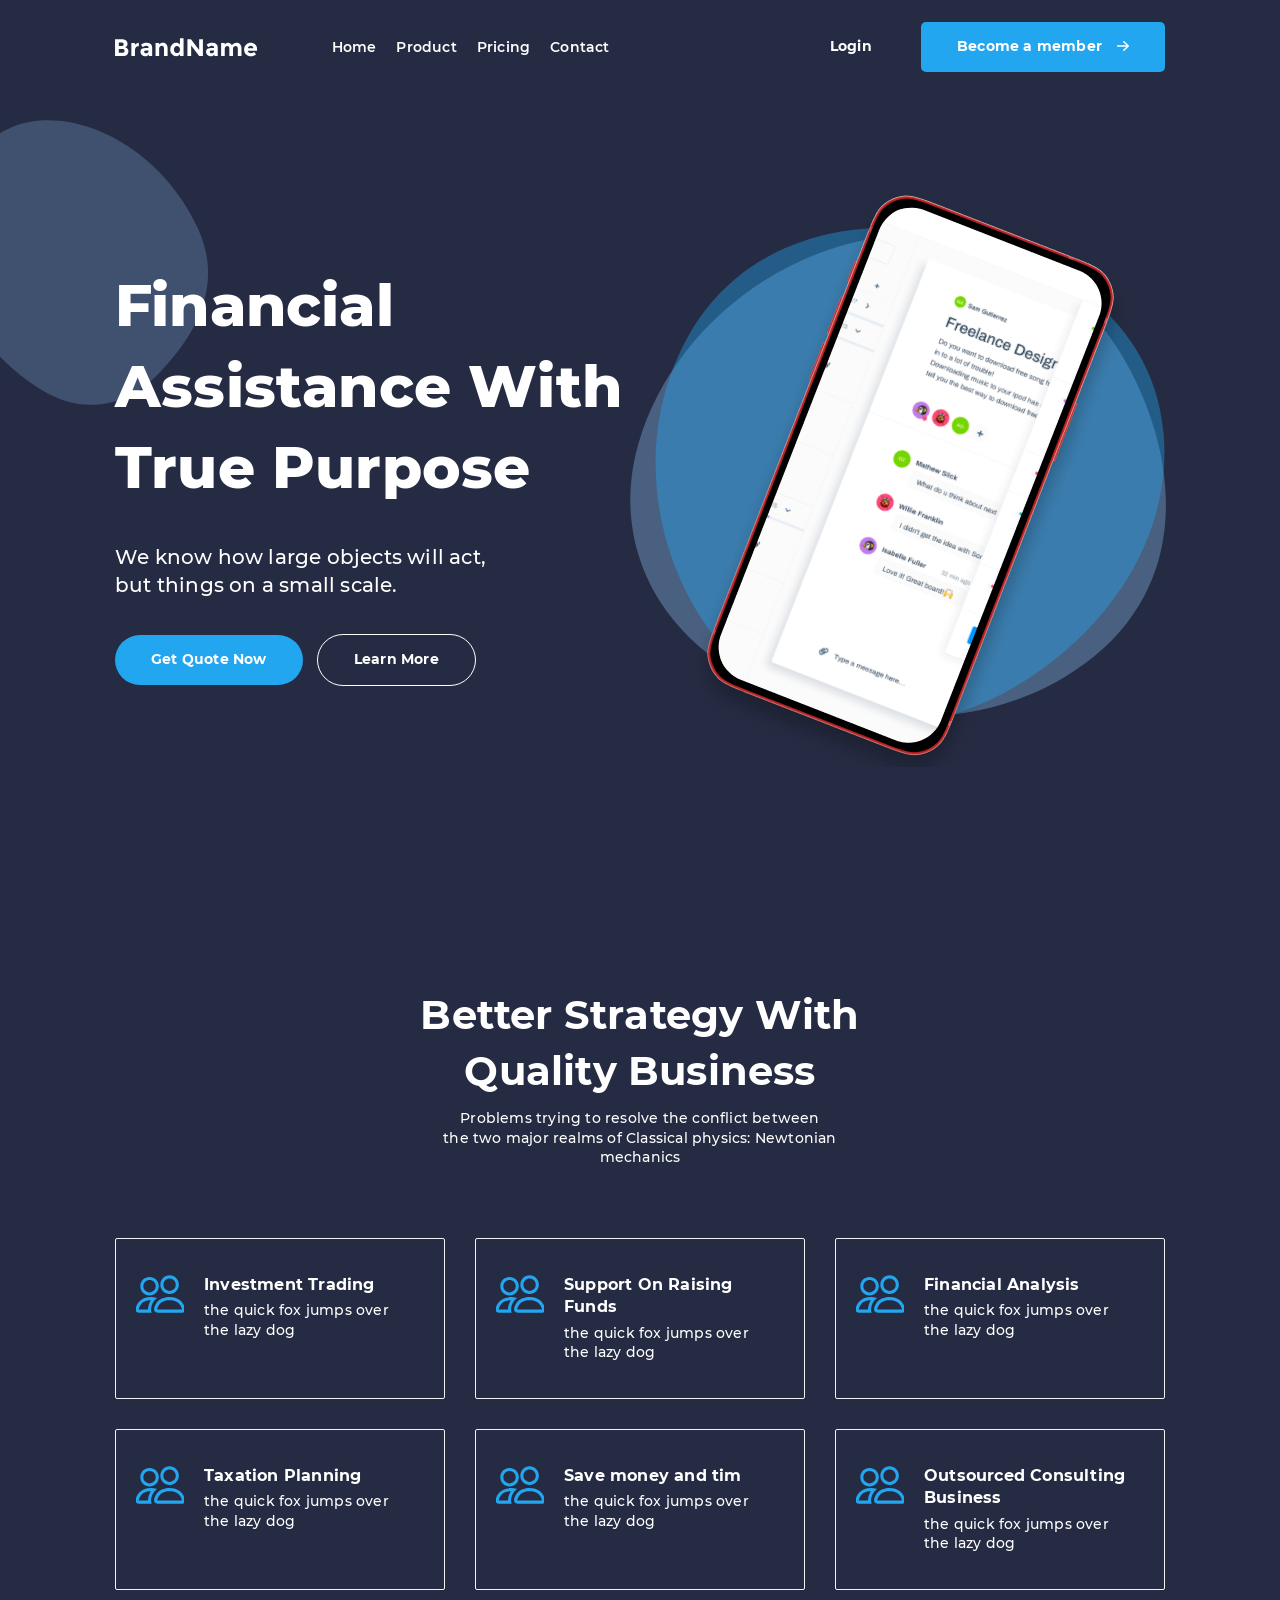
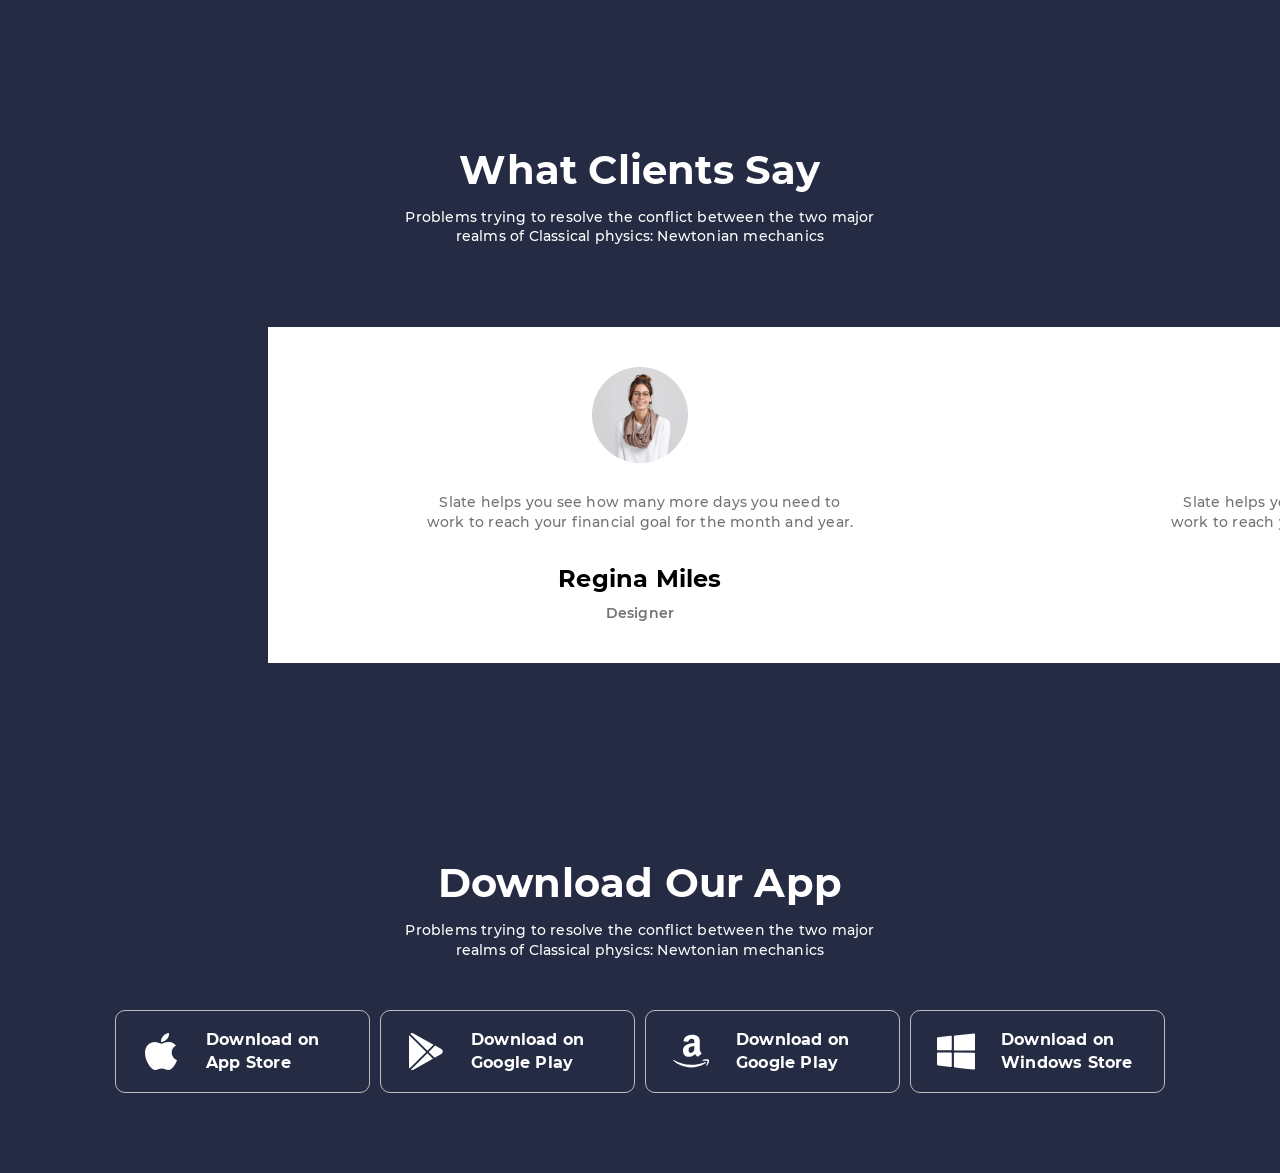
==== index.html @ 01661987 "add slider" ====
<!DOCTYPE html>
<html lang="en">

<head>
  <meta charset="UTF-8">
  <meta http-equiv="X-UA-Compatible" content="IE=edge">
  <meta name="viewport" content="width=device-width, initial-scale=1.0">
  <title>Test landing</title>
  <link rel="stylesheet" href="./assets/css/reset.min.css">
  <link rel="stylesheet" href="https://unpkg.com/swiper/swiper-bundle.min.css" />
  <link rel="stylesheet" href="./assets/css/style.css">
</head>

<body>

  <header class="header">
    <div class="container">
      <div class="header__inner">
        <div class="header__logo-wrap">
          <a href="#" class="header__logo-link">
            <img src="./assets/img/header/logo.svg" alt="logo" class="header__logo-img">
          </a>
        </div>
        <div class="header__menu-wrap">
          <nav class="header__nav">
            <ul class="header__menu">
              <li class="header__menu-item">
                <a href="#" class="header__item-link">Home</a>
              </li>
              <li class="header__menu-item">
                <a href="#" class="header__item-link">Product</a>
              </li>
              <li class="header__menu-item">
                <a href="#" class="header__item-link">Pricing</a>
              </li>
              <li class="header__menu-item">
                <a href="#" class="header__item-link">Contact</a>
              </li>
            </ul>
          </nav>
        </div>
        <div class="header__customer-area">
          <a href="#" class="header__login-link">Login</a>
          <a href="#" class="header__cta btn btn_prime btn_la">Become a member</a>
        </div>
        <div class="header__burger">
          <svg class="header__burger-img" width="24" height="14" viewBox="0 0 24 14" fill="none"
            xmlns="http://www.w3.org/2000/svg">
            <path
              d="M0.571289 0H23.4284V2.28571H0.571289V0ZM6.28557 5.71429H23.4284V8H6.28557V5.71429ZM13.4284 11.4286H23.4284V13.7143H13.4284V11.4286Z"
              fill="white" />
          </svg>
        </div>
      </div>
    </div>
  </header>

  <main class="main">

    <section class="promo">
      <div class="container">
        <div class="row">
          <div class="promo__info-block">
            <h1 class="promo__title">Financial Assistance With True Purpose</h1>
            <p class="promo__info-txt">We know how large objects will act,
              but things on a small scale.</p>
            <div class="promo__btns">
              <a href="#" class="promo__cta btn btn_prime btn_round">Get Quote Now</a>
              <a href="#" class="promo__learn-more btn btn_transparent">Learn More</a>
            </div>
          </div>
          <div class="promo__bg-block">
            <img src="./assets/img/promo/placeholder.png" alt="phone" class="promo__phone-img">
          </div>
        </div>
      </div>
    </section>

    <section class="pluses">
      <div class="container">
        <h2 class="pluses__title s-title">Better Strategy With
          Quality Business</h2>
        <p class="pluses__subtitle s-subtitle">Problems trying to resolve the conflict between
          the&nbsp;two&nbsp;major&nbsp;realms of Classical physics: Newtonian mechanics </p>
        <div class="row">
          <div class="pluses__card plus-card">
            <img src="./assets/img/pluses/icon.svg" alt="Investment Trading" class="plus-card__ico">
            <p class="plus-card__title">Investment Trading</p>
            <p class="plus-card__subtitle">the quick fox jumps over the
              lazy dog</p>
          </div>
          <div class="pluses__card plus-card">
            <img src="./assets/img/pluses/icon.svg" alt="Support On Raising Funds" class="plus-card__ico">
            <p class="plus-card__title">Support On Raising Funds</p>
            <p class="plus-card__subtitle">the quick fox jumps over the
              lazy dog</p>
          </div>
          <div class="pluses__card plus-card">
            <img src="./assets/img/pluses/icon.svg" alt="Financial Analysis" class="plus-card__ico">
            <p class="plus-card__title">Financial Analysis</p>
            <p class="plus-card__subtitle">the quick fox jumps over the
              lazy dog</p>
          </div>
          <div class="pluses__card plus-card">
            <img src="./assets/img/pluses/icon.svg" alt="the quick fox jumps over the " class="plus-card__ico">
            <p class="plus-card__title">Taxation Planning</p>
            <p class="plus-card__subtitle">the quick fox jumps over the
              lazy dog</p>
          </div>
          <div class="pluses__card plus-card">
            <img src="./assets/img/pluses/icon.svg" alt="" class="plus-card__ico">
            <p class="plus-card__title">Save money and tim</p>
            <p class="plus-card__subtitle">the quick fox jumps over the
              lazy dog</p>
          </div>
          <div class="pluses__card plus-card">
            <img src="./assets/img/pluses/icon.svg" alt="" class="plus-card__ico">
            <p class="plus-card__title">Outsourced Consulting Business</p>
            <p class="plus-card__subtitle">the quick fox jumps over the
              lazy&nbsp;dog</p>
          </div>
        </div>
      </div>
    </section>

    <section class="reviews">
      <div class="container">
        <h2 class="reviews__title s-title">What Clients Say</h2>
        <p class="reviews__subtitle s-subtitle">Problems trying to resolve the conflict between 
          the two major realms of Classical physics: Newtonian mechanics </p>

        <div class="reviews__slider swiper-container">
          <div class="swiper-wrapper">
            <div class="reviews__slide review-card swiper-slide">
              <div class="review-card__inner">
                <img src="./assets/img/reviews/user1.png" alt="user" class="review-card__img">
                <p class="review-card__desc">Slate helps you see how many more days you need
                  to work to reach your financial goal for the month and year.</p>
                <div class="review-card__rate"></div>
                <p class="review-card__name">Regina Miles</p>
                <p class="review-card__position">Designer</p>
              </div>
            </div>
            <div class="reviews__slide review-card swiper-slide">
              <div class="review-card__inner">
                <img src="./assets/img/reviews/user1.png" alt="user" class="review-card__img">
                <p class="review-card__desc">Slate helps you see how many more days you need
                  to work to reach your financial goal for the month and year.</p>
                <div class="review-card__rate"></div>
                <p class="review-card__name">Regina Miles</p>
                <p class="review-card__position">Designer</p>
              </div>
            </div>
            <div class="reviews__slide review-card swiper-slide">
              <div class="review-card__inner">
                <img src="./assets/img/reviews/user1.png" alt="user" class="review-card__img">
                <p class="review-card__desc">Slate helps you see how many more days you need
                  to work to reach your financial goal for the month and year.</p>
                <div class="review-card__rate"></div>
                <p class="review-card__name">Regina Miles</p>
                <p class="review-card__position">Designer</p>
              </div>
            </div>
          </div>
        </div>

      </div>
    </section>

    <div class="app">
      <div class="container">
        <h2 class="app__title s-title">Download Our App</h2>
        <p class="app__subtitle s-subtitle">Problems trying to resolve the conflict between 
          the two major realms of Classical physics: Newtonian mechanics </p>
        <div class="app__row">
          <div class="app__card app__card_apple">
            <p class="app__card-txt">Download on <br>
              App Store
            </p>
            <a href="#" class="app__card-link"></a>
          </div>
          <div class="app__card app__card_google">
            <p class="app__card-txt">Download on <br>
              Google Play
            </p>
            <a href="#" class="app__card-link"></a>
          </div>
          <div class="app__card app__card_amazon">
            <p class="app__card-txt">Download on <br>
              Google Play
            </p>
            <a href="#" class="app__card-link"></a>
          </div>
          <div class="app__card app__card_windows">
            <p class="app__card-txt">Download on <br>
              Windows Store
            </p>
            <a href="#" class="app__card-link"></a>
          </div>
        </div>
      </div>
    </div>

    <section class="contacts">
      <div class="container">

      </div>
    </section>

  </main>

  <footer class="footer">
    <div class="container"></div>
  </footer>

  <script src="https://unpkg.com/swiper/swiper-bundle.min.js"></script>
  <script src="./assets/js/script.js"></script>

</body>

</html>
---- assets/css/style.css ----
/* montserrat-regular - latin */
@font-face {
  font-family: "Montserrat";
  font-style: normal;
  font-weight: 400;
  font-display: swap;
  src: local(""),
    url("../fonts/montserrat/montserrat-v15-latin-regular.woff2")
      format("woff2"),
    /* Chrome 26+, Opera 23+, Firefox 39+ */
      url("../fonts/montserrat/montserrat-v15-latin-regular.woff")
      format("woff"); /* Chrome 6+, Firefox 3.6+, IE 9+, Safari 5.1+ */
}
/* montserrat-500 - latin */
@font-face {
  font-family: "Montserrat";
  font-style: normal;
  font-weight: 500;
  font-display: swap;
  src: local(""),
    url("../fonts/montserrat/montserrat-v15-latin-500.woff2") format("woff2"),
    /* Chrome 26+, Opera 23+, Firefox 39+ */
      url("../fonts/montserrat/montserrat-v15-latin-500.woff") format("woff"); /* Chrome 6+, Firefox 3.6+, IE 9+, Safari 5.1+ */
}
/* montserrat-600 - latin */
@font-face {
  font-family: "Montserrat";
  font-style: normal;
  font-weight: 600;
  font-display: swap;
  src: local(""),
    url("../fonts/montserrat/montserrat-v15-latin-600.woff2") format("woff2"),
    /* Chrome 26+, Opera 23+, Firefox 39+ */
      url("../fonts/montserrat/montserrat-v15-latin-600.woff") format("woff"); /* Chrome 6+, Firefox 3.6+, IE 9+, Safari 5.1+ */
}
/* montserrat-700 - latin */
@font-face {
  font-family: "Montserrat";
  font-style: normal;
  font-weight: 700;
  font-display: swap;
  src: local(""),
    url("../fonts/montserrat/montserrat-v15-latin-700.woff2") format("woff2"),
    /* Chrome 26+, Opera 23+, Firefox 39+ */
      url("../fonts/montserrat/montserrat-v15-latin-700.woff") format("woff"); /* Chrome 6+, Firefox 3.6+, IE 9+, Safari 5.1+ */
}
/* montserrat-800 - latin */
@font-face {
  font-family: "Montserrat";
  font-style: normal;
  font-weight: 800;
  font-display: swap;
  src: local(""),
    url("../fonts/montserrat/montserrat-v15-latin-800.woff2") format("woff2"),
    /* Chrome 26+, Opera 23+, Firefox 39+ */
      url("../fonts/montserrat/montserrat-v15-latin-800.woff") format("woff"); /* Chrome 6+, Firefox 3.6+, IE 9+, Safari 5.1+ */
}

/* default */

:root {
  --content-width: 1050px;
  --mob-padding: 20px;
  --gutter: 15px;
  --dark-background-color: #252b42;
  --primary-color: #23a6f0;
  --grey: #737373;
}

body {
  font-family: "Montserrat";
  font-size: 16px;
  margin: 0;
  line-height: 1.4;
  letter-spacing: 0.2px;
}

ul {
  padding-left: 0;
}

/* components */

.container {
  max-width: calc(var(--content-width) + var(--mob-padding) * 2);
  padding-left: var(--mob-padding);
  padding-right: var(--mob-padding);
  margin-left: auto;
  margin-right: auto;
}

.row {
  display: flex;
  flex-wrap: wrap;
  margin-right: calc(var(--gutter) * -1);
  margin-left: calc(var(--gutter) * -1);
}

.btn {
  display: inline-block;
  padding: 15px 36px;
  text-align: center;
  font-weight: bold;
  font-size: 14px;
  color: #fff;
  text-decoration: none;
  border-radius: 5px;
  border: none;
  appearance: none;
}

.btn_prime {
  background-color: var(--primary-color);
}

.btn_round {
  border-radius: 999px;
}

.btn_la::after {
  content: url("data:image/svg+xml,%3Csvg width='12' height='10' viewBox='0 0 12 10' fill='none' xmlns='http://www.w3.org/2000/svg'%3E%3Cpath fill-rule='evenodd' clip-rule='evenodd' d='M0 5C0 4.81059 0.079009 4.62895 0.219646 4.49502C0.360282 4.36108 0.551026 4.28584 0.749916 4.28584H9.43845L6.21831 1.22068C6.07749 1.08658 5.99838 0.904705 5.99838 0.715059C5.99838 0.525414 6.07749 0.343536 6.21831 0.209436C6.35912 0.0753365 6.5501 0 6.74925 0C6.94839 0 7.13937 0.0753365 7.28019 0.209436L11.7797 4.49438C11.8495 4.56072 11.9049 4.63952 11.9427 4.72629C11.9805 4.81305 12 4.90606 12 5C12 5.09394 11.9805 5.18695 11.9427 5.27371C11.9049 5.36048 11.8495 5.43928 11.7797 5.50562L7.28019 9.79056C7.13937 9.92466 6.94839 10 6.74925 10C6.5501 10 6.35912 9.92466 6.21831 9.79056C6.07749 9.65646 5.99838 9.47459 5.99838 9.28494C5.99838 9.0953 6.07749 8.91342 6.21831 8.77932L9.43845 5.71416H0.749916C0.551026 5.71416 0.360282 5.63892 0.219646 5.50499C0.079009 5.37106 0 5.18941 0 5Z' fill='white'/%3E%3C/svg%3E%0A");
  display: inline-block;
  margin-left: 15px;
  transition: 0.3s;
}

.btn_la:hover::after {
  transform: translate(3px, 0);
}

.btn_transparent {
  border-radius: 999px;
  border: 1px solid #fff;
}

.s-title {
  font-weight: bold;
  font-size: 40px;
  color: #fff;
  max-width: 455px;
  text-align: center;
}

.s-subtitle {
  font-weight: 500;
  font-size: 14px;
  max-width: 470px;
  color: #fff;
  text-align: center;
}

@media (max-width: 560px) {
  .s-subtitle {
    max-width: 262px;
  }
}

/* header */
.header {
  position: fixed;
  top: 0;
  left: 0;
  width: 100%;
  padding-top: 20px;
  padding-bottom: 20px;
  background-color: var(--dark-background-color);
  z-index: 9;
}

@media (max-width: 920px) {
  .header {
    padding-top: 36px;
    padding-bottom: 36px;
  }
}

.header__inner {
  display: flex;
  flex-wrap: wrap;
  justify-content: space-between;
  align-items: center;
}

.header__logo-wrap {
}

.header__logo-link {
}

.header__logo-img {
}

.header__menu-wrap {
  margin-right: auto;
  margin-left: 10%;
  margin-left: 7%;
}

@media (max-width: 920px) {
  .header__menu-wrap {
    display: none;
    margin-left: 0;
  }
}

.header__menu-wrap_visible {
  display: block;
  width: 100%;
  padding-top: 30px;
  order: 3;
}

.header__nav {
}

.header__menu {
  display: flex;
  list-style-type: none;
}

@media (max-width: 920px) {
  .header__menu {
    flex-direction: column;
    align-items: center;
  }
}

.header__menu-item {
  margin-right: 20px;
}

@media (max-width: 920px) {
  .header__menu-item {
    margin-right: 0;
    margin-bottom: 15px;
  }
}

.header__menu-item:last-child {
  margin-right: 0;
}

@media (max-width: 920px) {
  .header__menu-item:last-child {
    margin-bottom: 0;
  }
}

.header__item-link {
  color: #fff;
  font-weight: 600;
  font-size: 14px;
  text-decoration: none;
}

.header__customer-area {
}

@media (max-width: 920px) {
  .header__customer-area {
    margin-left: auto;
  }
}

.header__login-link {
  font-weight: bold;
  font-size: 14px;
  color: #fff;
  text-decoration: none;
  margin-right: 45px;
}

.header__cta {
}

@media (max-width: 920px) {
  .header__cta {
    display: none;
  }
}

.header__burger {
  display: none;
}

@media (max-width: 920px) {
  .header__burger {
    display: block;
  }
}

/* promo */
.promo {
  padding-top: 184px;
  padding-bottom: 80px;
  background-color: var(--dark-background-color);
  background-image: url(../img/promo/bg-el.svg);
  background-size: auto;
  background-repeat: no-repeat;
  background-position: left 0 top 120px;
  overflow: hidden;
  color: #fff;
}

@media (max-width: 560px) {
  .promo {
    padding-top: 140px;
    padding-bottom: 35px;
  }
}

.promo__info-block {
  display: flex;
  flex-direction: column;
  justify-content: center;
  width: calc(100% / 12 * 6 - var(--gutter) * 2);
  margin-right: var(--gutter);
  margin-left: var(--gutter);
}

@media (max-width: 920px) {
  .promo__info-block {
    width: calc(100% - var(--gutter) * 2);
  }
}

.promo__title {
  font-weight: 800;
  font-size: 58px;
  margin-bottom: 35px;
}

@media (max-width: 560px) {
  .promo__title {
    font-size: 11vw;
    text-align: center;
  }
}

.promo__info-txt {
  font-weight: 500;
  font-size: 20px;
  max-width: 376px;
  margin-bottom: 35px;
}

@media (max-width: 560px) {
  .promo__info-txt {
    text-align: center;
    max-width: 280px;
    margin-left: auto;
    margin-right: auto;
  }
}

.promo__btns {
}

@media (max-width: 560px) {
  .promo__btns {
    display: flex;
    flex-direction: column;
    align-items: center;
  }
}

.promo__cta {
  margin-right: 10px;
}

@media (max-width: 560px) {
  .promo__cta {
    margin-right: 0;
    margin-bottom: 20px;
  }
}

.promo__learn-more {
}

.promo__bg-block {
  position: relative;
  display: flex;
  align-items: center;
  justify-content: center;
  width: calc(100% / 12 * 6 - var(--gutter) * 2);
  margin-right: var(--gutter);
  margin-left: var(--gutter);
}

@media (max-width: 920px) {
  .promo__bg-block {
    padding-top: 50px;
    padding-bottom: 50px;
    width: calc(100% - var(--gutter) * 2);
  }
}

@media (max-width: 560px) {
  .promo__bg-block {
    padding-top: 30px;
    padding-bottom: 10px;
  }
}

.promo__bg-block::after,
.promo__bg-block::before {
  content: "";
  position: absolute;
  width: 100%;
  padding-top: 100%;
  left: 0;
  top: 50%;
  transform: translate(0, -50%);
  background-size: contain;
  background-position: center;
  background-repeat: no-repeat;
}

.promo__bg-block::before {
  background-image: url(../img/promo/part1.svg);
  width: 105%;
  left: -25px;
  animation-name: rotating1;
  animation-iteration-count: infinite;
  animation-duration: 40s;
}

.promo__bg-block::after {
  background-image: url(../img/promo/part2.svg);
  animation-name: rotating2;
  animation-iteration-count: infinite;
  animation-duration: 30s;
}

.promo__phone-img {
  position: relative;
  z-index: 2;
  animation-name: slidein;
  animation-duration: 2.5s;
}

@keyframes rotating1 {
  0% {
    transform: translate(0, -50%);
  }

  50% {
    transform: translate(0, -50%) rotate(1turn) scale(1.2);
  }

  100% {
    transform: translate(0, -50%);
  }
}

@keyframes rotating2 {
  0% {
    transform: translate(0, -50%);
  }

  50% {
    transform: translate(0, -50%) rotate(1turn);
  }

  100% {
    transform: translate(0, -50%);
  }
}

@keyframes slidein {
  from {
    transform: translate(0, -20%);
    opacity: 0;
  }

  to {
    transform: translate(0, 0);
    opacity: 1;
  }
}

/* pluses */
.pluses {
  background: var(--dark-background-color);
  padding-top: 140px;
  padding-bottom: 10px;
  color: #fff;
}

@media (max-width: 920px) {
  .pluses {
    padding-top: 75px;
  }
}

.pluses__title {
  /* max-width: 435px; */
  margin-left: auto;
  margin-right: auto;
  margin-bottom: 10px;
}

@media (max-width: 560px) {
  .pluses__title br {
    display: block;
  }
}

.pluses__subtitle {
  margin-left: auto;
  margin-right: auto;
  margin-bottom: 70px;
}

@media (max-width: 920px) {
  .pluses__subtitle {
    margin-bottom: 45px;
  }
}

.pluses__card {
  margin-left: var(--gutter);
  margin-right: var(--gutter);
  margin-bottom: 30px;
}

@media (max-width: 560px) {
  .pluses__card:last-child {
    margin-bottom: 0;
  }
}

.plus-card {
  position: relative;
  width: calc(100% / 12 * 4 - var(--gutter) * 2);
  color: #fff;
  border: 1px solid #f2f2f2;
  padding-top: 35px;
  padding-bottom: 35px;
  padding-right: 27px;
  padding-left: 88px;
  border-radius: 2px;
  word-break: break-word;
}

@media (max-width: 560px) {
  .plus-card {
    border-color: transparent;
  }
}

@media (max-width: 920px) {
  .plus-card {
    width: calc(100% / 12 * 6 - var(--gutter) * 2);
  }
}

@media (max-width: 560px) {
  .plus-card {
    width: calc(100% - var(--gutter) * 2);
  }
}

.plus-card__ico {
  position: absolute;
  top: 35px;
  left: 20px;
  max-width: 50px;
}

.plus-card__title {
  font-weight: bold;
  font-size: 16px;
  margin-bottom: 5px;
}

.plus-card__subtitle {
  font-weight: 500;
  font-size: 14px;
}

/* reviews */
.reviews {
  background: var(--dark-background-color);
  padding-top: 112px;
  padding-bottom: 112px;
}

@media (max-width: 560px) {
  .reviews {
    padding-top: 75px;
    padding-bottom: 85px;
  }
}

.reviews__title {
  margin-left: auto;
  margin-right: auto;
  margin-bottom: 10px;
}

.reviews__subtitle {
  margin-left: auto;
  margin-right: auto;
  margin-bottom: 80px;
}

@media (max-width: 560px) {
  .reviews__subtitle {
    margin-bottom: 60px;
  }
}

.reviews__slider {
  max-width: 744px;
  margin-left: auto;
  margin-right: auto;
  border-radius: 8px;
}

/* review-card  */

.review-card {
  background: #fff;
  padding: 40px;
  text-align: center;
}

.review-card__inner {
  display: flex;
  flex-direction: column;
  align-items: center;
  max-width: 435px;
  margin-left: auto;
  margin-right: auto;
}

.review-card__img {
  margin-bottom: 30px;
}

.review-card__desc {
  margin-bottom: 15px;
  font-weight: 500;
  font-size: 14px;
  color: var(--grey);
}

.review-card__rate {
  margin-bottom: 15px;
}

.review-card__name {
  font-weight: bold;
  font-size: 24px;
  margin-bottom: 8px;
}

.review-card__position {
  font-weight: 600;
  font-size: 14px;
  color: var(--grey);
}

/* app */
.app {
  padding-top: 80px;
  padding-bottom: 80px;
  background: var(--dark-background-color);
}

.app__title {
  margin-left: auto;
  margin-right: auto;
  margin-bottom: 10px;
}

.app__subtitle {
  margin-left: auto;
  margin-right: auto;
  margin-bottom: 50px;
}

.app__row {
  display: grid;
  grid-template-columns: repeat(4, 1fr);
  column-gap: 10px;
  row-gap: 10px;
}

@media (max-width: 920px) {
  .app__row {
    grid-template-columns: repeat(2, 1fr);
  }
}

@media (max-width: 560px) {
  .app__row {
    grid-template-columns: repeat(1, 1fr);
    row-gap: 20px;
  }
}

.app__card {
  position: relative;
  border: 1px solid #bdbdbd;
  padding-top: 18px;
  padding-right: 28px;
  padding-bottom: 18px;
  color: #fff;
  border-radius: 10px;
  background: var(--dark-background-color);
}

@media (max-width: 560px) {
  .app__card {
    background-color: #fff;
    color: var(--dark-background-color);
  }
}

.app__card::before {
  content: "";
  position: absolute;
  top: 50%;
  left: 26px;
  width: 38px;
  height: 38px;
  background-color: #fff;
  -webkit-mask-repeat: no-repeat;
  mask-repeat: no-repeat;
  -webkit-mask-position: center;
  mask-position: center;
  -webkit-mask-size: contain;
  mask-size: contain;
  transform: translate(0, -50%);
}

@media (max-width: 560px) {
  .app__card::before {
    background-color: var(--dark-background-color);
  }
}

.app__card_apple::before {
  -webkit-mask-image: url(../img/app/apple.svg);
  mask-image: url(../img/app/apple.svg);
}

.app__card-txt {
  font-weight: bold;
  font-size: 16px;
  width: 60%;
  margin-left: auto;
}

.app__card-link {
  position: absolute;
  top: 0;
  left: 0;
  bottom: 0;
  right: 0;
}

.app__card_google::before {
  -webkit-mask-image: url(../img/app/google.svg);
  mask-image: url(../img/app/google.svg);
}

.app__card_amazon::before {
  -webkit-mask-image: url(../img/app/amazon.svg);
  mask-image: url(../img/app/amazon.svg);
}

.app__card_windows::before {
  -webkit-mask-image: url(../img/app/wind.svg);
  mask-image: url(../img/app/wind.svg);
}
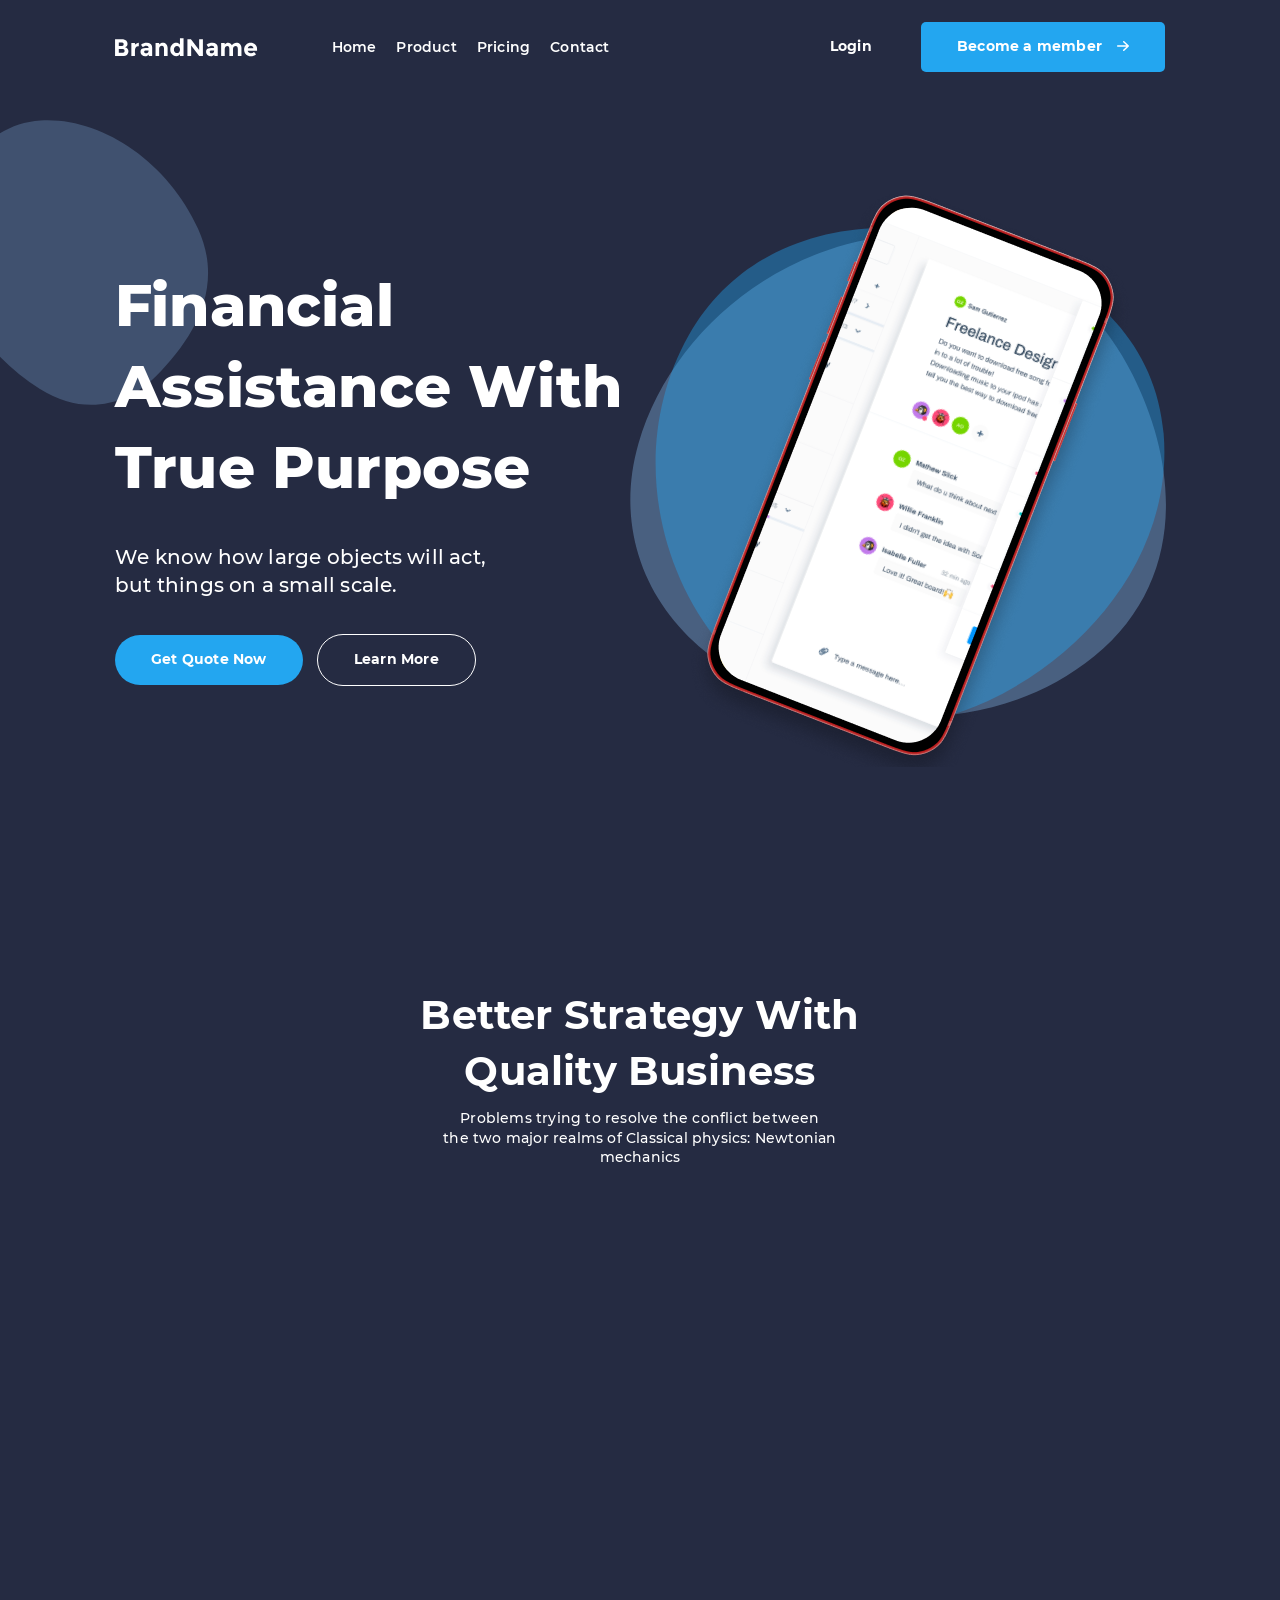
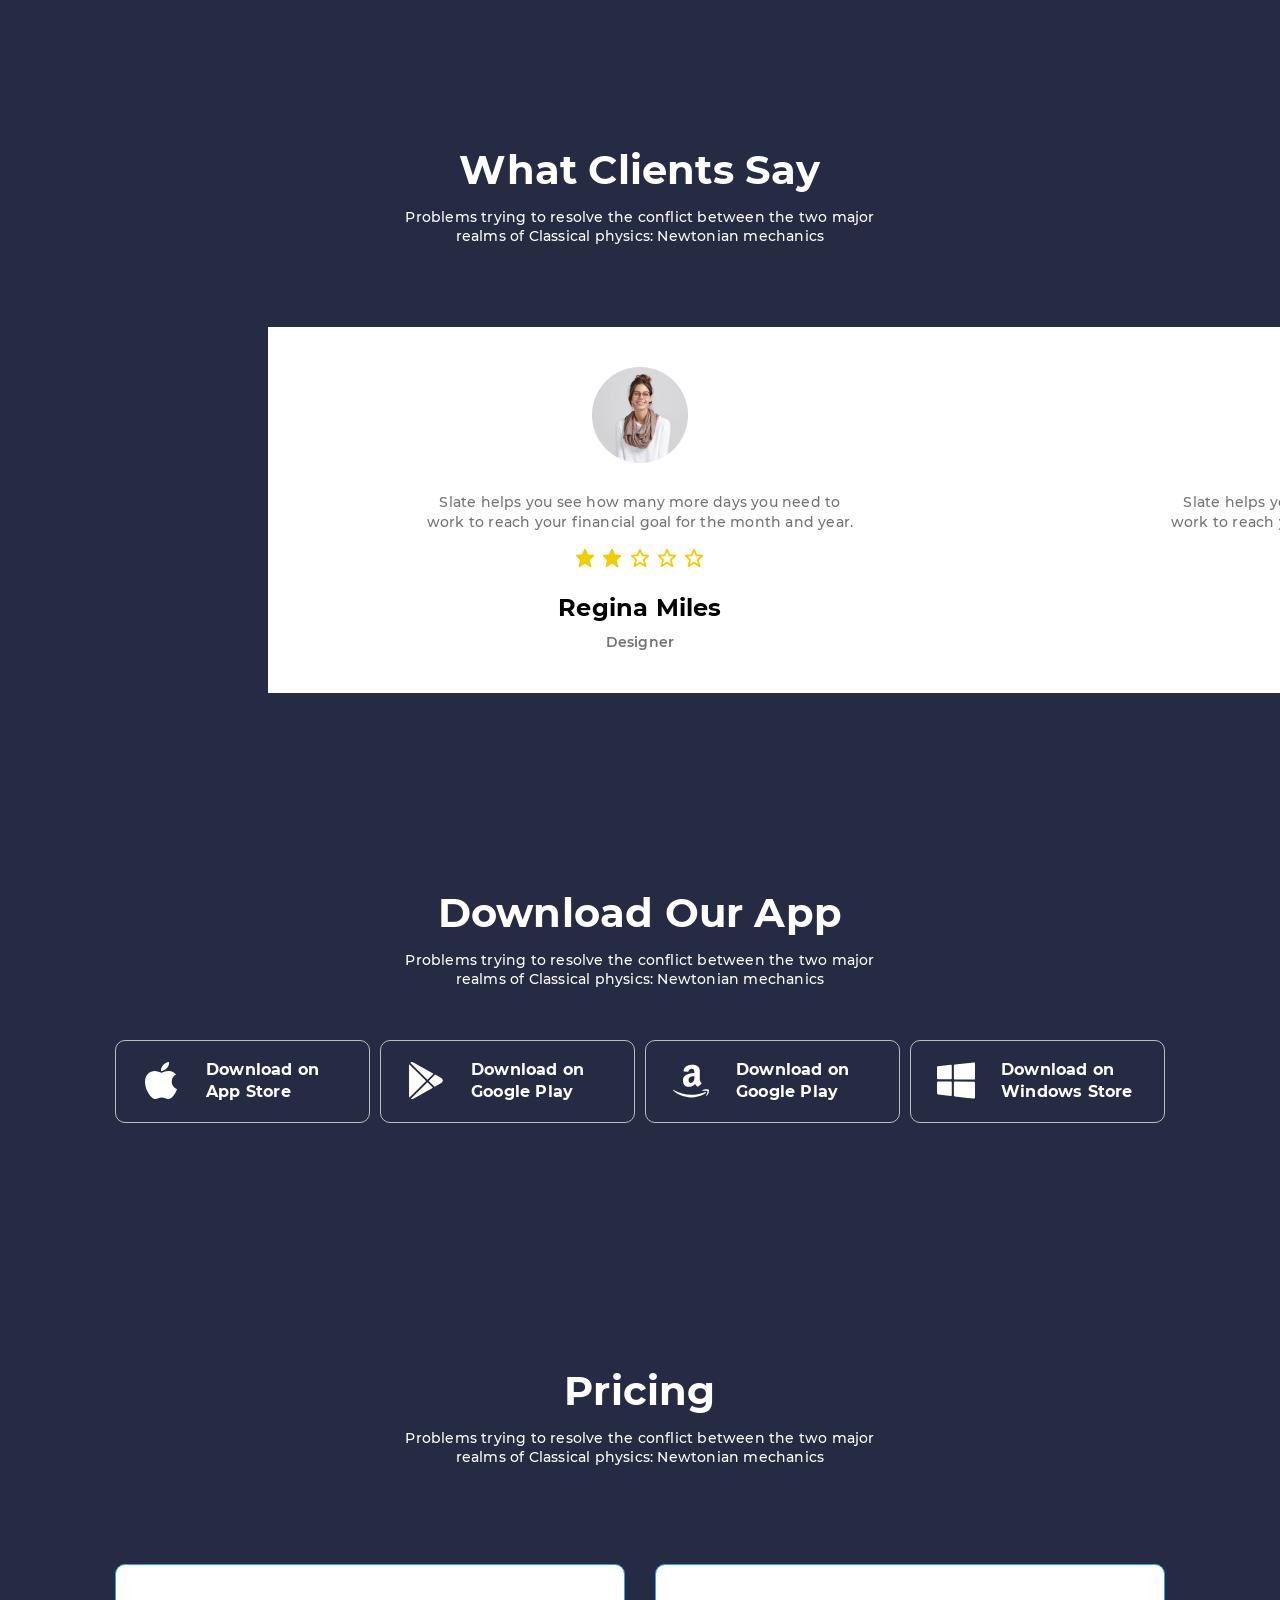
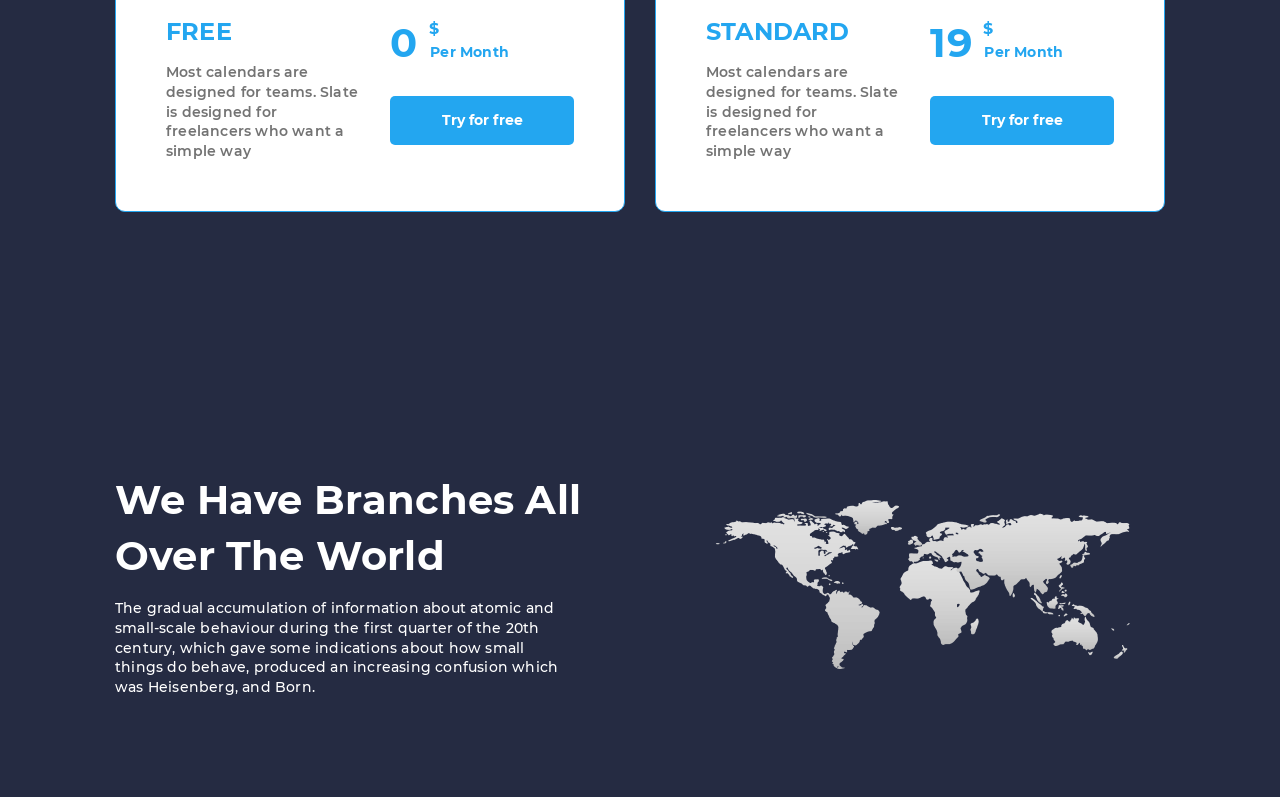
==== commit 7a1369a4: "new blocks" ====
--- a/index.html
+++ b/index.html
@@ -8,6 +8,7 @@
   <title>Test landing</title>
   <link rel="stylesheet" href="./assets/css/reset.min.css">
   <link rel="stylesheet" href="https://unpkg.com/swiper/swiper-bundle.min.css" />
+  <link rel="stylesheet" href="https://unpkg.com/aos@next/dist/aos.css" />
   <link rel="stylesheet" href="./assets/css/style.css">
 </head>
 
@@ -61,7 +62,7 @@
       <div class="container">
         <div class="row">
           <div class="promo__info-block">
-            <h1 class="promo__title">Financial Assistance With True Purpose</h1>
+            <h1 class="promo__title" data-aos="fade-right">Financial Assistance With True Purpose</h1>
             <p class="promo__info-txt">We know how large objects will act,
               but things on a small scale.</p>
             <div class="promo__btns">
@@ -83,37 +84,37 @@
         <p class="pluses__subtitle s-subtitle">Problems trying to resolve the conflict between
           the&nbsp;two&nbsp;major&nbsp;realms of Classical physics: Newtonian mechanics </p>
         <div class="row">
-          <div class="pluses__card plus-card">
+          <div class="pluses__card plus-card" data-aos="flip-left" data-aos-duration="500">
             <img src="./assets/img/pluses/icon.svg" alt="Investment Trading" class="plus-card__ico">
             <p class="plus-card__title">Investment Trading</p>
             <p class="plus-card__subtitle">the quick fox jumps over the
               lazy dog</p>
           </div>
-          <div class="pluses__card plus-card">
+          <div class="pluses__card plus-card" data-aos="flip-left" data-aos-duration="400">
             <img src="./assets/img/pluses/icon.svg" alt="Support On Raising Funds" class="plus-card__ico">
             <p class="plus-card__title">Support On Raising Funds</p>
             <p class="plus-card__subtitle">the quick fox jumps over the
               lazy dog</p>
           </div>
-          <div class="pluses__card plus-card">
+          <div class="pluses__card plus-card" data-aos="flip-left" data-aos-duration="300">
             <img src="./assets/img/pluses/icon.svg" alt="Financial Analysis" class="plus-card__ico">
             <p class="plus-card__title">Financial Analysis</p>
             <p class="plus-card__subtitle">the quick fox jumps over the
               lazy dog</p>
           </div>
-          <div class="pluses__card plus-card">
+          <div class="pluses__card plus-card" data-aos="flip-left" data-aos-duration="500">
             <img src="./assets/img/pluses/icon.svg" alt="the quick fox jumps over the " class="plus-card__ico">
             <p class="plus-card__title">Taxation Planning</p>
             <p class="plus-card__subtitle">the quick fox jumps over the
               lazy dog</p>
           </div>
-          <div class="pluses__card plus-card">
+          <div class="pluses__card plus-card" data-aos="flip-left" data-aos-duration="550">
             <img src="./assets/img/pluses/icon.svg" alt="" class="plus-card__ico">
             <p class="plus-card__title">Save money and tim</p>
             <p class="plus-card__subtitle">the quick fox jumps over the
               lazy dog</p>
           </div>
-          <div class="pluses__card plus-card">
+          <div class="pluses__card plus-card" data-aos="flip-left" data-aos-duration="400">
             <img src="./assets/img/pluses/icon.svg" alt="" class="plus-card__ico">
             <p class="plus-card__title">Outsourced Consulting Business</p>
             <p class="plus-card__subtitle">the quick fox jumps over the
@@ -126,7 +127,7 @@
     <section class="reviews">
       <div class="container">
         <h2 class="reviews__title s-title">What Clients Say</h2>
-        <p class="reviews__subtitle s-subtitle">Problems trying to resolve the conflict between 
+        <p class="reviews__subtitle s-subtitle">Problems trying to resolve the conflict between
           the two major realms of Classical physics: Newtonian mechanics </p>
 
         <div class="reviews__slider swiper-container">
@@ -136,7 +137,13 @@
                 <img src="./assets/img/reviews/user1.png" alt="user" class="review-card__img">
                 <p class="review-card__desc">Slate helps you see how many more days you need
                   to work to reach your financial goal for the month and year.</p>
-                <div class="review-card__rate"></div>
+                <div class="review-card__rate rate" data-mark="2">
+                  <span class="rate__star"></span>
+                  <span class="rate__star"></span>
+                  <span class="rate__star"></span>
+                  <span class="rate__star"></span>
+                  <span class="rate__star"></span>
+                </div>
                 <p class="review-card__name">Regina Miles</p>
                 <p class="review-card__position">Designer</p>
               </div>
@@ -146,7 +153,13 @@
                 <img src="./assets/img/reviews/user1.png" alt="user" class="review-card__img">
                 <p class="review-card__desc">Slate helps you see how many more days you need
                   to work to reach your financial goal for the month and year.</p>
-                <div class="review-card__rate"></div>
+                <div class="review-card__rate rate" data-mark="4">
+                  <span class="rate__star"></span>
+                  <span class="rate__star"></span>
+                  <span class="rate__star"></span>
+                  <span class="rate__star"></span>
+                  <span class="rate__star"></span>
+                </div>
                 <p class="review-card__name">Regina Miles</p>
                 <p class="review-card__position">Designer</p>
               </div>
@@ -156,7 +169,13 @@
                 <img src="./assets/img/reviews/user1.png" alt="user" class="review-card__img">
                 <p class="review-card__desc">Slate helps you see how many more days you need
                   to work to reach your financial goal for the month and year.</p>
-                <div class="review-card__rate"></div>
+                <div class="review-card__rate rate" data-mark="5">
+                  <span class="rate__star"></span>
+                  <span class="rate__star"></span>
+                  <span class="rate__star"></span>
+                  <span class="rate__star"></span>
+                  <span class="rate__star"></span>
+                </div>
                 <p class="review-card__name">Regina Miles</p>
                 <p class="review-card__position">Designer</p>
               </div>
@@ -170,28 +189,28 @@
     <div class="app">
       <div class="container">
         <h2 class="app__title s-title">Download Our App</h2>
-        <p class="app__subtitle s-subtitle">Problems trying to resolve the conflict between 
+        <p class="app__subtitle s-subtitle">Problems trying to resolve the conflict between
           the two major realms of Classical physics: Newtonian mechanics </p>
         <div class="app__row">
-          <div class="app__card app__card_apple">
+          <div class="app__card app__card_apple" data-aos="zoom-in">
             <p class="app__card-txt">Download on <br>
               App Store
             </p>
             <a href="#" class="app__card-link"></a>
           </div>
-          <div class="app__card app__card_google">
+          <div class="app__card app__card_google" data-aos="zoom-in">
             <p class="app__card-txt">Download on <br>
               Google Play
             </p>
             <a href="#" class="app__card-link"></a>
           </div>
-          <div class="app__card app__card_amazon">
+          <div class="app__card app__card_amazon" data-aos="zoom-in">
             <p class="app__card-txt">Download on <br>
               Google Play
             </p>
             <a href="#" class="app__card-link"></a>
           </div>
-          <div class="app__card app__card_windows">
+          <div class="app__card app__card_windows" data-aos="zoom-in">
             <p class="app__card-txt">Download on <br>
               Windows Store
             </p>
@@ -200,6 +219,61 @@
         </div>
       </div>
     </div>
+
+    <section class="price">
+      <div class="container">
+        <h2 class="price__title s-title">Pricing</h2>
+        <p class="price__subtitle s-subtitle">Problems trying to resolve the conflict between
+          the two major realms of Classical physics: Newtonian mechanics </p>
+        <div class="row">
+          <div class="price__card price-card">
+            <div class="price-card__info-block">
+              <p class="price-card__title">free</p>
+              <p class="price-card__txt">Most calendars are designed
+                for teams. Slate is designed
+                for freelancers who want
+                a simple way </p>
+            </div>
+            <div class="price-card__price-block">
+              <span class="price-card__price">0 <sup>$</sup> </span>
+              <button class="price-card__get-btn btn btn_prime">Try for free</button>
+            </div>
+          </div>
+          <div class="price__card price-card">
+            <div class="price-card__info-block">
+              <p class="price-card__title">standard </p>
+              <p class="price-card__txt">Most calendars are designed
+                for teams. Slate is designed
+                for freelancers who want
+                a simple way </p>
+            </div>
+            <div class="price-card__price-block">
+              <span class="price-card__price">19 <sup>$</sup> </span>
+              <button class="price-card__get-btn btn btn_prime">Try for free</button>
+            </div>
+          </div>
+        </div>
+      </div>
+    </section>
+
+    <section class="spread">
+      <div class="container">
+        <div class="spread__row row">
+          <div class="spread__info-block" data-aos="fade-right" data-aos-duration="1000">
+            <h2 class="spread__title s-title">We Have Branches All
+              Over The World</h2>
+            <p class="spread__subtitle s-subtitle">The gradual accumulation of information about atomic and
+              small-scale behaviour during the first quarter of the 20th
+              century, which gave some indications about how small things
+              do behave, produced an increasing confusion which was
+              Heisenberg, and Born.</p>
+          </div>
+          <div class="spread__bg-block" data-aos="fade-left" data-aos-duration="1000">
+            <img class="spread__bg-img" src="./assets/img/spread/pngwing 1.png" alt="World">
+          </div>
+        </div>
+      </div>
+    </section>
 
     <section class="contacts">
       <div class="container">
@@ -214,6 +288,7 @@
   </footer>
 
   <script src="https://unpkg.com/swiper/swiper-bundle.min.js"></script>
+  <script src="https://unpkg.com/aos@next/dist/aos.js"></script>
   <script src="./assets/js/script.js"></script>
 
 </body>
--- a/assets/css/style.css
+++ b/assets/css/style.css
@@ -663,6 +663,23 @@
   color: var(--grey);
 }
 
+/* rate */
+.rate {
+
+}
+
+.rate__star {
+  content: url("data:image/svg+xml,%3Csvg width='23' height='23' viewBox='0 0 23 23' fill='none' xmlns='http://www.w3.org/2000/svg'%3E%3Cpath d='M5.99772 13.1377L4.63104 19.0557C4.58872 19.2349 4.60143 19.4227 4.6675 19.5945C4.73357 19.7664 4.84993 19.9143 5.00139 20.0191C5.15286 20.1238 5.33237 20.1804 5.5165 20.1814C5.70062 20.1825 5.8808 20.1281 6.03349 20.0252L11.0278 16.6956L16.0222 20.0252C16.1784 20.1289 16.3627 20.1823 16.5502 20.1782C16.7377 20.1741 16.9194 20.1127 17.0709 20.0022C17.2225 19.8917 17.3365 19.7375 17.3978 19.5602C17.4591 19.383 17.4646 19.1912 17.4136 19.0107L15.736 13.1404L19.8966 9.39628C20.0298 9.27629 20.125 9.11988 20.1703 8.94638C20.2156 8.77289 20.209 8.58992 20.1515 8.4201C20.0939 8.25029 19.9878 8.10107 19.8463 7.99091C19.7048 7.88075 19.5342 7.81448 19.3554 7.80029L14.1263 7.38386L11.8634 2.37485C11.7913 2.21356 11.674 2.0766 11.5257 1.98049C11.3774 1.88439 11.2045 1.83325 11.0278 1.83325C10.8511 1.83325 10.6782 1.88439 10.53 1.98049C10.3817 2.0766 10.2644 2.21356 10.1922 2.37485L7.92942 7.38386L2.70027 7.79937C2.52457 7.81329 2.35661 7.87753 2.21647 7.98441C2.07634 8.09128 1.96996 8.23627 1.91006 8.40202C1.85017 8.56777 1.83929 8.74727 1.87874 8.91904C1.91819 9.09081 2.00629 9.24758 2.1325 9.37059L5.99772 13.1377ZM8.61459 9.16972C8.77831 9.15682 8.93555 9.10012 9.06982 9.00555C9.20409 8.91098 9.31044 8.78203 9.37773 8.63222L11.0278 4.98071L12.6779 8.63222C12.7452 8.78203 12.8516 8.91098 12.9859 9.00555C13.1201 9.10012 13.2774 9.15682 13.4411 9.16972L17.0843 9.45865L14.0841 12.159C13.8236 12.3938 13.7199 12.7552 13.8153 13.0927L14.9646 17.1148L11.5378 14.83C11.3874 14.729 11.2104 14.6751 11.0292 14.6751C10.8481 14.6751 10.671 14.729 10.5206 14.83L6.93972 17.2175L7.90282 13.0478C7.93813 12.8944 7.93339 12.7346 7.88906 12.5836C7.84472 12.4326 7.76228 12.2955 7.64966 12.1856L4.8631 9.46874L8.61459 9.16972Z' fill='%23F3CD03'/%3E%3C/svg%3E%0A");
+}
+
+.rate[data-mark="5"] .rate__star:nth-child(-n+5),
+.rate[data-mark="4"] .rate__star:nth-child(-n+4),
+.rate[data-mark="3"] .rate__star:nth-child(-n+3),
+.rate[data-mark="2"] .rate__star:nth-child(-n+2),
+.rate[data-mark="1"] .rate__star:nth-child(-n+1) {
+  content: url("data:image/svg+xml,%3Csvg width='23' height='23' viewBox='0 0 23 23' fill='none' xmlns='http://www.w3.org/2000/svg'%3E%3Cpath d='M20.1369 8.41927C20.0793 8.24946 19.9731 8.10025 19.8317 7.99006C19.6902 7.87987 19.5195 7.81353 19.3408 7.79922L14.1116 7.38371L11.8488 2.3747C11.7767 2.21337 11.6595 2.07634 11.5113 1.98016C11.3631 1.88397 11.1902 1.83274 11.0135 1.83264C10.8368 1.83254 10.6638 1.88359 10.5155 1.97961C10.3672 2.07563 10.2498 2.21253 10.1776 2.37378L7.91477 7.38371L2.68562 7.79922C2.50993 7.81314 2.34196 7.87738 2.20183 7.98425C2.06169 8.09113 1.95531 8.23612 1.89541 8.40187C1.83552 8.56762 1.82464 8.74712 1.86409 8.91889C1.90354 9.09066 1.99164 9.24743 2.11785 9.37044L5.98216 13.1375L4.61548 19.0555C4.57398 19.2347 4.58728 19.4221 4.65365 19.5936C4.72003 19.7651 4.83641 19.9127 4.98769 20.0172C5.13898 20.1217 5.31819 20.1783 5.50206 20.1797C5.68593 20.1811 5.86598 20.1272 6.01885 20.025L11.0132 16.6955L16.0075 20.025C16.1638 20.1288 16.348 20.1822 16.5355 20.1781C16.723 20.1739 16.9047 20.1125 17.0563 20.002C17.2078 19.8916 17.3219 19.7373 17.3832 19.5601C17.4444 19.3828 17.4499 19.1911 17.399 19.0106L15.7213 13.1403L19.8819 9.39612C20.1543 9.15031 20.2543 8.7669 20.1369 8.41927Z' fill='%23F3CD03'/%3E%3C/svg%3E%0A");
+}
+
 /* app */
 .app {
   padding-top: 80px;
@@ -687,6 +704,8 @@
   grid-template-columns: repeat(4, 1fr);
   column-gap: 10px;
   row-gap: 10px;
+  /* padding-left: 60px; */
+  /* padding-right: 60px; */
 }
 
 @media (max-width: 920px) {
@@ -777,3 +796,186 @@
   -webkit-mask-image: url(../img/app/wind.svg);
   mask-image: url(../img/app/wind.svg);
 }
+
+/* price */
+.price {
+  padding-top: 160px;
+  padding-bottom: 160px;
+  background: var(--dark-background-color);
+}
+
+@media (max-width: 560px) {
+  .price {
+    padding-top: 75px;
+    padding-bottom: 120px;
+  }
+}
+
+.price__title {
+  margin-bottom: 10px;
+  margin-left: auto;
+  margin-right: auto;
+}
+
+.price__subtitle {
+  margin-bottom: 96px;
+  margin-left: auto;
+  margin-right: auto;
+}
+
+.price__card {
+  margin-left: var(--gutter);
+  margin-right: var(--gutter);
+}
+
+@media (max-width: 920px) {
+  .price__card {
+    margin-bottom: 30px;
+  }
+}
+
+.price-card {
+  display: flex;
+  width: calc(100% / 12 * 6 - var(--gutter) * 2);
+  border: 1px solid #23a6f0;
+  box-sizing: border-box;
+  border-radius: 10px;
+  background: #fff;
+  padding: 50px;
+}
+
+@media (max-width: 920px) {
+  .price-card {
+    width: calc(100% - var(--gutter) * 2);
+  }
+}
+
+@media (max-width: 560px) {
+  .price-card {
+    flex-direction: column;
+  }
+}
+
+.price-card__info-block {
+  width: 55%;
+  padding-right: 30px;
+}
+
+@media (max-width: 560px) {
+  .price-card__info-block {
+    width: 100%;
+  }
+}
+
+.price-card__title {
+  font-weight: bold;
+  font-size: 24px;
+  color: var(--primary-color);
+  text-transform: uppercase;
+  margin-bottom: 15px;
+}
+
+.price-card__txt {
+  font-weight: 600;
+  font-size: 14px;
+  color: var(--grey);
+}
+
+.price-card__price-block {
+  width: 45%;
+}
+
+@media (max-width: 560px) {
+  .price-card__price-block {
+    padding-top: 30px;
+    width: 100%;
+  }
+}
+
+.price-card__price {
+  display: block;
+  font-weight: bold;
+  font-size: 40px;
+  margin-bottom: 25px;
+  color: var(--primary-color);
+}
+
+.price-card__price::after {
+  content: "Per Month";
+  display: inline-block;
+  position: relative;
+  left: -20px;
+  font-size: 14px;
+}
+
+.price-card__price sup {
+  font-size: 16px;
+  vertical-align: text-top;
+}
+
+.price-card__get-btn {
+  width: 100%;
+}
+
+/* spread */
+.spread {
+  padding-top: 100px;
+  padding-bottom: 100px;
+  background: var(--dark-background-color);
+}
+
+@media (max-width: 560px) {
+  .spread {
+    padding-top: 125px;
+    padding-bottom: 110px;
+  }
+}
+
+.spread__row {
+  align-items: center;
+}
+
+.spread__info-block {
+  margin-left: var(--gutter);
+  margin-right: var(--gutter);
+  width: calc(100% / 12 * 6 - var(--gutter) * 2);
+}
+
+@media (max-width: 560px) {
+  .spread__info-block {
+    width: calc(100% - var(--gutter) * 2);
+    padding-left: 22px;
+    padding-right: 22px;
+  }
+}
+
+.spread__title {
+  margin-bottom: 15px;
+  text-align: left;
+  max-width: 100%;
+}
+
+.spread__subtitle {
+  text-align: left;
+  max-width: 455px;
+}
+
+.spread__bg-block {
+  margin-right: var(--gutter);
+  margin-left: calc(100% / 12 - var(--gutter));
+  width: calc(100% / 12 * 5 - var(--gutter) * 2);
+}
+
+@media (max-width: 560px) {
+  .spread__bg-block {
+    padding-top: 130px;
+    margin-left: var(--gutter);
+    width: calc(100% - var(--gutter) * 2);
+    padding-left: 22px;
+    padding-right: 22px;
+  }
+}
+
+.spread__bg-img {
+  
+}
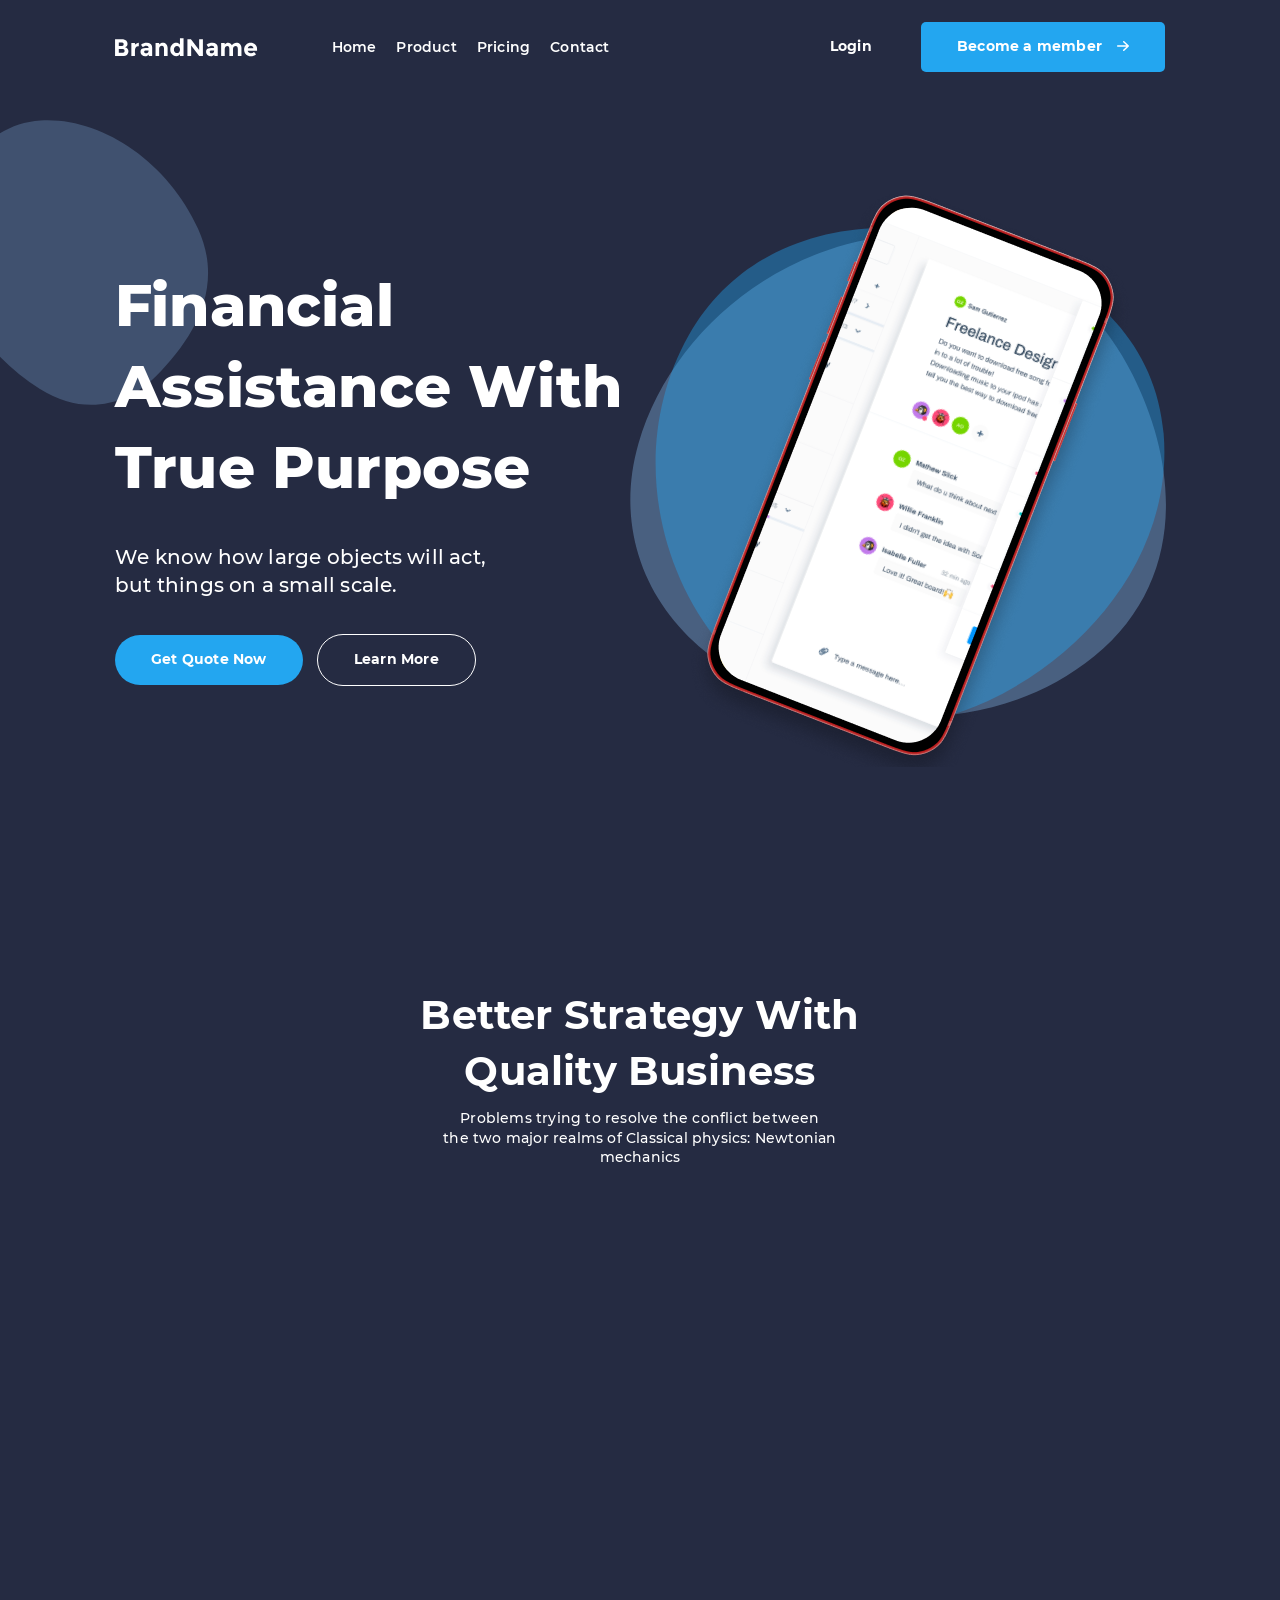
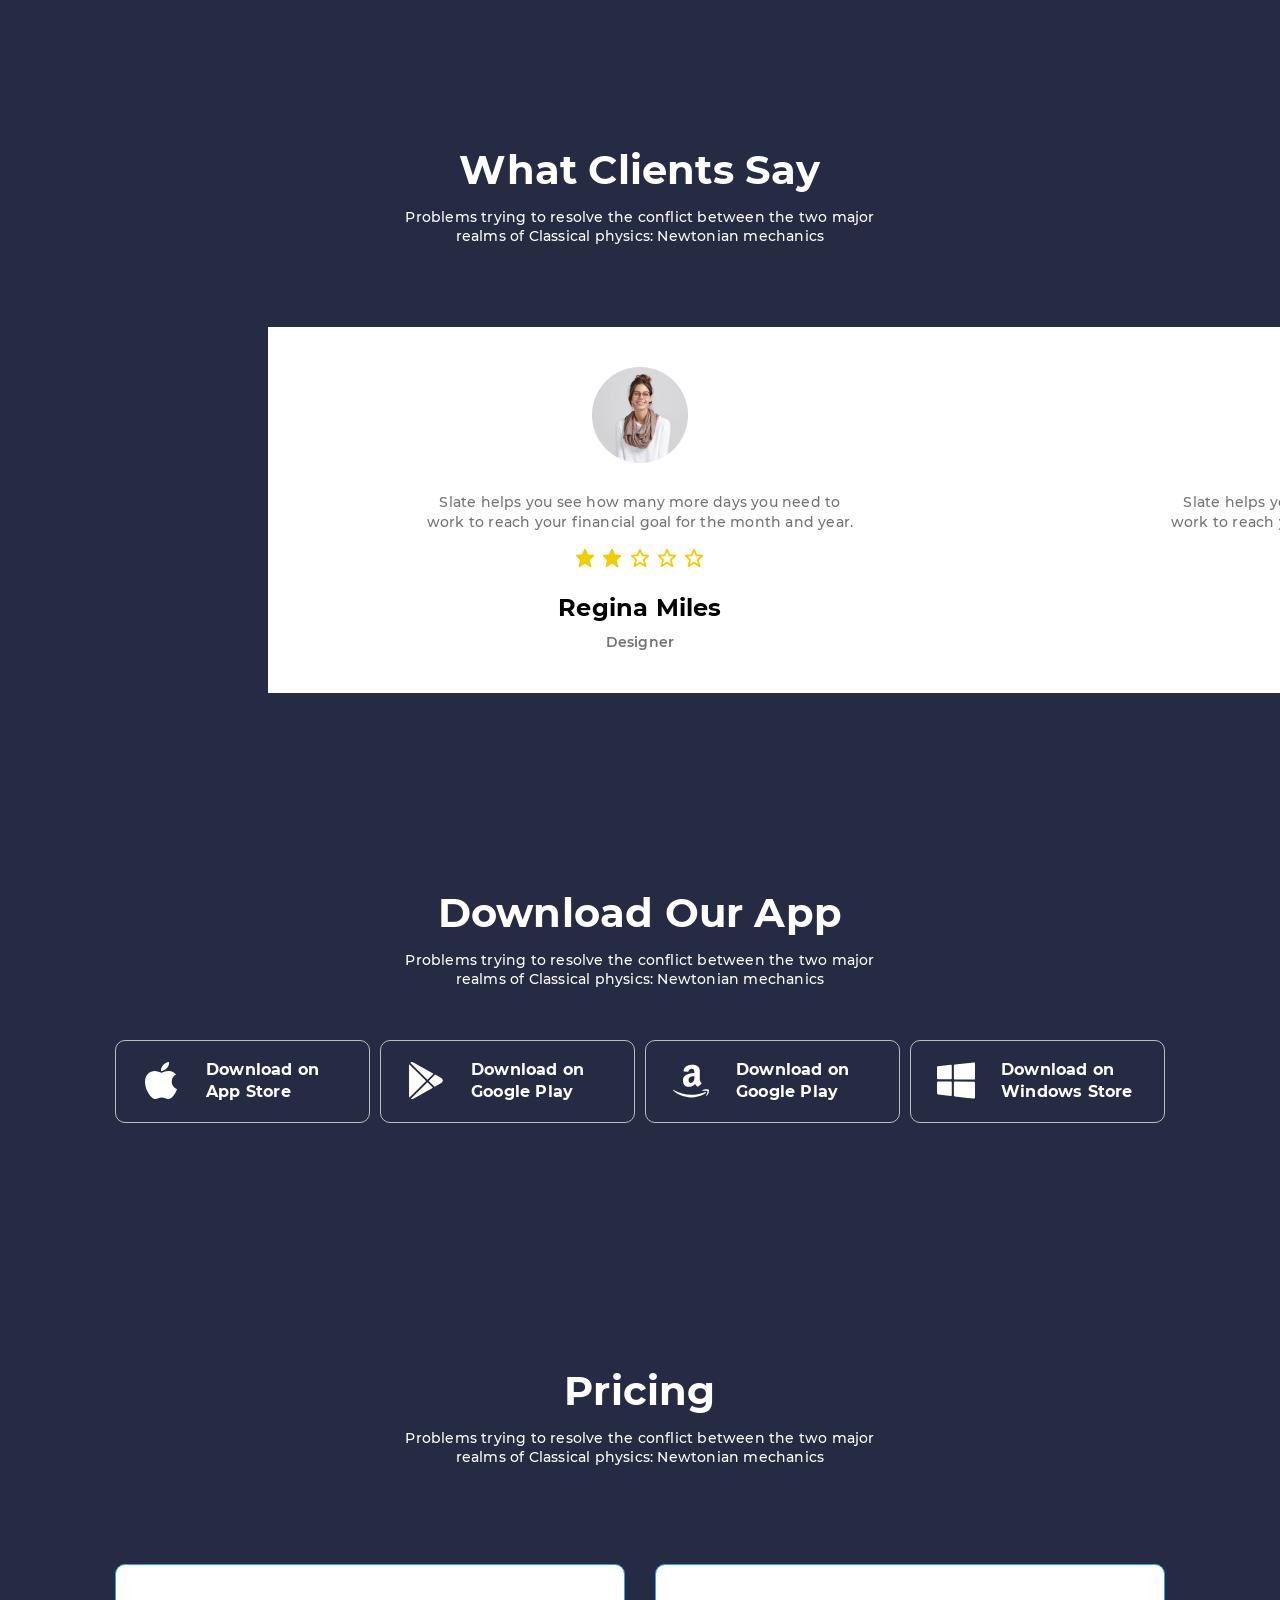
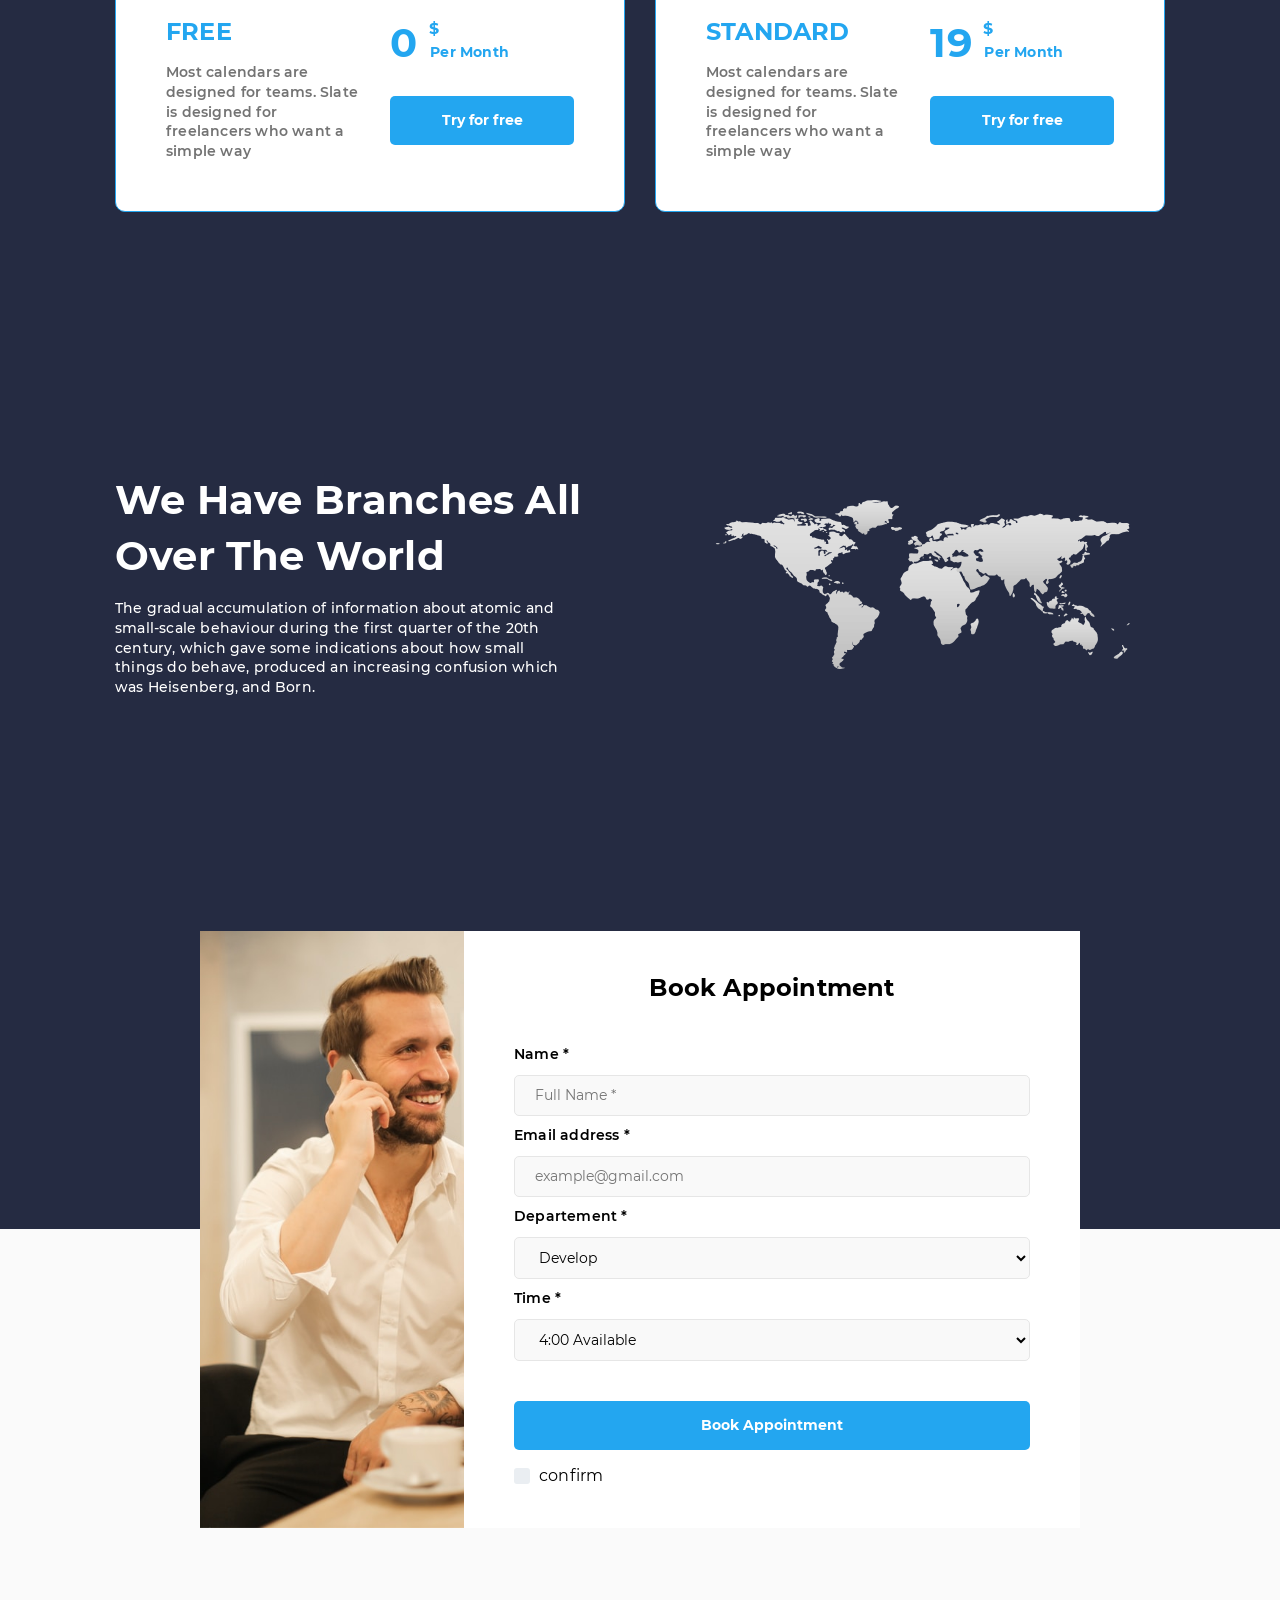
==== commit 933731b3: "add form section" ====
--- a/index.html
+++ b/index.html
@@ -9,7 +9,7 @@
   <link rel="stylesheet" href="./assets/css/reset.min.css">
   <link rel="stylesheet" href="https://unpkg.com/swiper/swiper-bundle.min.css" />
   <link rel="stylesheet" href="https://unpkg.com/aos@next/dist/aos.css" />
-  <link rel="stylesheet" href="./assets/css/style.css">
+  <link rel="stylesheet" href="./assets/css/style.css?ver=14.04.21">
 </head>
 
 <body>
@@ -276,8 +276,50 @@
     </section>
 
     <section class="contacts">
-      <div class="container">
-
+      <div class="contacts__container container">
+        <div class="contacts__inner">
+          <form action="" class="contacts__form">
+            <div class="contacts__bg-block">
+              <img src="./assets/img/contacts/bg-f.jpeg" alt="contacts" class="contacts__bg">
+            </div>
+            <div class="contacts__info-block">
+              <h2 class="contacts__form-title">Book Appointment</h2>
+              <div class="contacts__input form-el">
+                <p class="form-el__title">Name *</p>
+                <input type="text" class="form-el__input" placeholder="Full Name *">
+              </div>
+              <div class="contacts__input form-el">
+                <p class="form-el__title">Email address *</p>
+                <input type="text" class="form-el__input" placeholder="example@gmail.com">
+              </div>
+              <div class="contacts__input form-el">
+                <p class="form-el__title">Departement *</p>
+                <select name="" id="" class="form-el__select form-el__input">
+                  <option value="develop">Develop</option>
+                  <option value="manager">Manager</option>
+                  <option value="devops">DevOps</option>
+                </select>
+              </div>
+              <div class="contacts__input form-el">
+                <p class="form-el__title">Time *</p>
+                <select name="" id="" class="form-el__select form-el__input">
+                  <option value="4:00">4:00 Available</option>
+                  <option value="6:00">6:00 Available</option>
+                  <option value="8:00">8:00 Available</option>
+                </select>
+              </div>
+
+              <input class="contacts__submit btn btn_prime" type="submit" value="Book Appointment">
+              <div class="contacts__confirm-wrap">
+                <label class="styled-checkbox">
+                  <input type="checkbox" name="" id="">
+                  <span>confirm</span>
+                </label>
+              </div>
+              
+            </div>
+          </form>
+        </div>
       </div>
     </section>
 
--- a/assets/css/style.css
+++ b/assets/css/style.css
@@ -665,18 +665,17 @@
 
 /* rate */
 .rate {
-
 }
 
 .rate__star {
   content: url("data:image/svg+xml,%3Csvg width='23' height='23' viewBox='0 0 23 23' fill='none' xmlns='http://www.w3.org/2000/svg'%3E%3Cpath d='M5.99772 13.1377L4.63104 19.0557C4.58872 19.2349 4.60143 19.4227 4.6675 19.5945C4.73357 19.7664 4.84993 19.9143 5.00139 20.0191C5.15286 20.1238 5.33237 20.1804 5.5165 20.1814C5.70062 20.1825 5.8808 20.1281 6.03349 20.0252L11.0278 16.6956L16.0222 20.0252C16.1784 20.1289 16.3627 20.1823 16.5502 20.1782C16.7377 20.1741 16.9194 20.1127 17.0709 20.0022C17.2225 19.8917 17.3365 19.7375 17.3978 19.5602C17.4591 19.383 17.4646 19.1912 17.4136 19.0107L15.736 13.1404L19.8966 9.39628C20.0298 9.27629 20.125 9.11988 20.1703 8.94638C20.2156 8.77289 20.209 8.58992 20.1515 8.4201C20.0939 8.25029 19.9878 8.10107 19.8463 7.99091C19.7048 7.88075 19.5342 7.81448 19.3554 7.80029L14.1263 7.38386L11.8634 2.37485C11.7913 2.21356 11.674 2.0766 11.5257 1.98049C11.3774 1.88439 11.2045 1.83325 11.0278 1.83325C10.8511 1.83325 10.6782 1.88439 10.53 1.98049C10.3817 2.0766 10.2644 2.21356 10.1922 2.37485L7.92942 7.38386L2.70027 7.79937C2.52457 7.81329 2.35661 7.87753 2.21647 7.98441C2.07634 8.09128 1.96996 8.23627 1.91006 8.40202C1.85017 8.56777 1.83929 8.74727 1.87874 8.91904C1.91819 9.09081 2.00629 9.24758 2.1325 9.37059L5.99772 13.1377ZM8.61459 9.16972C8.77831 9.15682 8.93555 9.10012 9.06982 9.00555C9.20409 8.91098 9.31044 8.78203 9.37773 8.63222L11.0278 4.98071L12.6779 8.63222C12.7452 8.78203 12.8516 8.91098 12.9859 9.00555C13.1201 9.10012 13.2774 9.15682 13.4411 9.16972L17.0843 9.45865L14.0841 12.159C13.8236 12.3938 13.7199 12.7552 13.8153 13.0927L14.9646 17.1148L11.5378 14.83C11.3874 14.729 11.2104 14.6751 11.0292 14.6751C10.8481 14.6751 10.671 14.729 10.5206 14.83L6.93972 17.2175L7.90282 13.0478C7.93813 12.8944 7.93339 12.7346 7.88906 12.5836C7.84472 12.4326 7.76228 12.2955 7.64966 12.1856L4.8631 9.46874L8.61459 9.16972Z' fill='%23F3CD03'/%3E%3C/svg%3E%0A");
 }
 
-.rate[data-mark="5"] .rate__star:nth-child(-n+5),
-.rate[data-mark="4"] .rate__star:nth-child(-n+4),
-.rate[data-mark="3"] .rate__star:nth-child(-n+3),
-.rate[data-mark="2"] .rate__star:nth-child(-n+2),
-.rate[data-mark="1"] .rate__star:nth-child(-n+1) {
+.rate[data-mark="5"] .rate__star:nth-child(-n + 5),
+.rate[data-mark="4"] .rate__star:nth-child(-n + 4),
+.rate[data-mark="3"] .rate__star:nth-child(-n + 3),
+.rate[data-mark="2"] .rate__star:nth-child(-n + 2),
+.rate[data-mark="1"] .rate__star:nth-child(-n + 1) {
   content: url("data:image/svg+xml,%3Csvg width='23' height='23' viewBox='0 0 23 23' fill='none' xmlns='http://www.w3.org/2000/svg'%3E%3Cpath d='M20.1369 8.41927C20.0793 8.24946 19.9731 8.10025 19.8317 7.99006C19.6902 7.87987 19.5195 7.81353 19.3408 7.79922L14.1116 7.38371L11.8488 2.3747C11.7767 2.21337 11.6595 2.07634 11.5113 1.98016C11.3631 1.88397 11.1902 1.83274 11.0135 1.83264C10.8368 1.83254 10.6638 1.88359 10.5155 1.97961C10.3672 2.07563 10.2498 2.21253 10.1776 2.37378L7.91477 7.38371L2.68562 7.79922C2.50993 7.81314 2.34196 7.87738 2.20183 7.98425C2.06169 8.09113 1.95531 8.23612 1.89541 8.40187C1.83552 8.56762 1.82464 8.74712 1.86409 8.91889C1.90354 9.09066 1.99164 9.24743 2.11785 9.37044L5.98216 13.1375L4.61548 19.0555C4.57398 19.2347 4.58728 19.4221 4.65365 19.5936C4.72003 19.7651 4.83641 19.9127 4.98769 20.0172C5.13898 20.1217 5.31819 20.1783 5.50206 20.1797C5.68593 20.1811 5.86598 20.1272 6.01885 20.025L11.0132 16.6955L16.0075 20.025C16.1638 20.1288 16.348 20.1822 16.5355 20.1781C16.723 20.1739 16.9047 20.1125 17.0563 20.002C17.2078 19.8916 17.3219 19.7373 17.3832 19.5601C17.4444 19.3828 17.4499 19.1911 17.399 19.0106L15.7213 13.1403L19.8819 9.39612C20.1543 9.15031 20.2543 8.7669 20.1369 8.41927Z' fill='%23F3CD03'/%3E%3C/svg%3E%0A");
 }
 
@@ -977,5 +976,195 @@
 }
 
 .spread__bg-img {
-  
-}
+}
+
+/* contacts */
+.contacts {
+  position: relative;
+  padding-top: 134px;
+  padding-bottom: 134px;
+  background: #fafafa;
+}
+
+@media (max-width: 560px) {
+  .contacts {
+    padding-top: 0;
+    padding-bottom: 0;
+  }
+}
+
+.contacts::before {
+  content: "";
+  position: absolute;
+  height: 50%;
+  top: 0;
+  left: 0;
+  right: 0;
+  background-color: var(--dark-background-color);
+}
+
+@media (max-width: 560px) {
+  .contacts__container {
+    padding-left: 0;
+    padding-right: 0;
+  }
+}
+
+.contacts__form {
+  position: relative;
+  max-width: 880px;
+  margin-left: auto;
+  margin-right: auto;
+  display: flex;
+  background: #fff;
+  z-index: 1;
+}
+
+@media (max-width: 560px) {
+  .contacts__form {
+    flex-direction: column;
+  }
+}
+
+.contacts__bg-block {
+  position: relative;
+  overflow: hidden;
+  width: 30%;
+}
+
+@media (max-width: 560px) {
+  .contacts__bg-block {
+    width: 100%;
+  }
+}
+
+.contacts__bg {
+  position: absolute;
+  height: 100%;
+  max-width: unset;
+  left: 50%;
+  top: 50%;
+  transform: translate(-50%, -50%);
+  /* width: auto; */
+  /* object-fit: cover;
+  object-position: center;
+  height: 100%; */
+}
+
+@media (max-width: 560px) {
+  .contacts__bg {
+    position: static;
+    max-width: 100%;
+    transform: none;
+    height: unset;
+  }
+}
+
+.contacts__info-block {
+  width: 70%;
+  padding-top: 40px;
+  padding-right: 50px;
+  padding-bottom: 40px;
+  padding-left: 50px;
+}
+
+@media (max-width: 560px) {
+  .contacts__info-block {
+    width: 100%;
+  }
+}
+
+.contacts__form-title {
+  font-weight: bold;
+  font-size: 24px;
+  margin-bottom: 40px;
+  text-align: center;
+}
+
+.contacts__input {
+  margin-bottom: 10px;
+}
+
+.contacts__submit {
+  margin-top: 30px;
+  width: 100%;
+}
+
+.contacts__confirm-wrap {
+  margin-top: 15px;
+}
+
+.form-el {
+}
+
+.form-el__title {
+  font-weight: 600;
+  font-size: 14px;
+  margin-bottom: 10px;
+}
+
+.form-el__input {
+  display: inline-block;
+  width: 100%;
+  font-weight: normal;
+  font-size: 14px;
+  padding: 10px 20px;
+  background: #f9f9f9;
+  border: 1px solid #e6e6e6;
+  border-radius: 5px;
+  -moz-appearance: none;
+  -webkit-appearance: none;
+  appearance: none;
+  outline: none;
+  transition: 0.3s;
+}
+
+.form-el__input:focus {
+  border-color: #777171;
+}
+
+.form-el__select {
+  appearance: auto;
+}
+
+.styled-checkbox {
+  position: relative;
+  display: inline-block;
+  user-select: none;
+  padding-left: 25px;
+  cursor: pointer;
+}
+
+.styled-checkbox:hover span::before {
+  background-color: #abbaca;
+}
+
+.styled-checkbox input {
+  position: absolute;
+  opacity: 0;
+  visibility: hidden;
+}
+
+.styled-checkbox input:checked ~ span::before {
+  background-position: center;
+  background-color: #436488;
+}
+
+.styled-checkbox span {
+}
+
+.styled-checkbox span::before {
+  content: "";
+  position: absolute;
+  background-image: url("data:image/svg+xml,%3Csvg width='11' height='9' viewBox='0 0 11 9' fill='none' xmlns='http://www.w3.org/2000/svg'%3E%3Cpath d='M10.3915 1.84644L10.5329 1.70502L10.3915 1.56359L9.68648 0.858594L9.54513 0.717239L9.40371 0.858527L4.24995 6.00741L2.34631 4.10842L2.20489 3.96735L2.06364 4.10859L1.35864 4.81359L1.21722 4.95502L1.35864 5.09644L4.10864 7.84644L4.25006 7.98786L4.39148 7.84644L10.3915 1.84644Z' fill='white' stroke='white' stroke-width='0.4'/%3E%3C/svg%3E%0A");
+  background-repeat: no-repeat;
+  background-size: 90%;
+  background-position: center -300%;
+  top: 3px;
+  left: 0;
+  width: 16px;
+  height: 16px;
+  background-color: #eaeef2;
+  border-radius: 3px;
+  transition: background-color 0.3s, background-position 0.3s;
+}
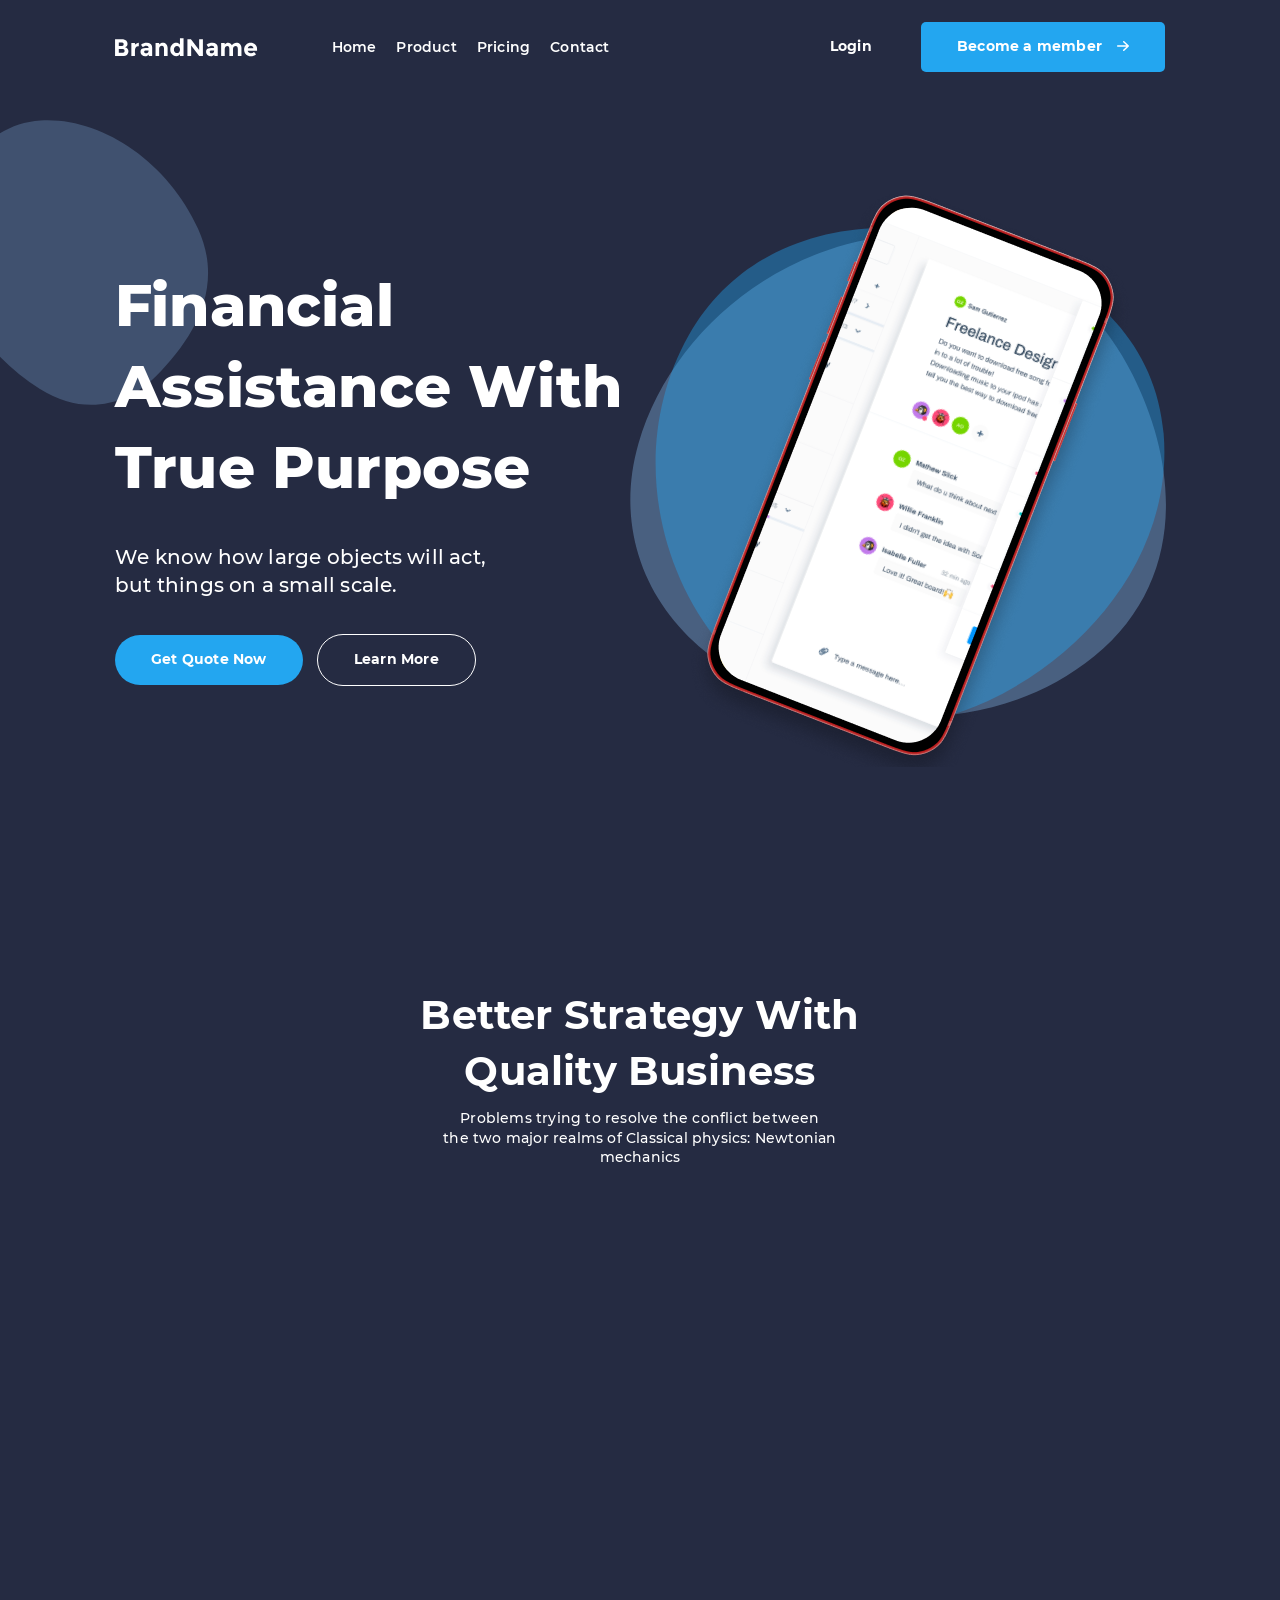
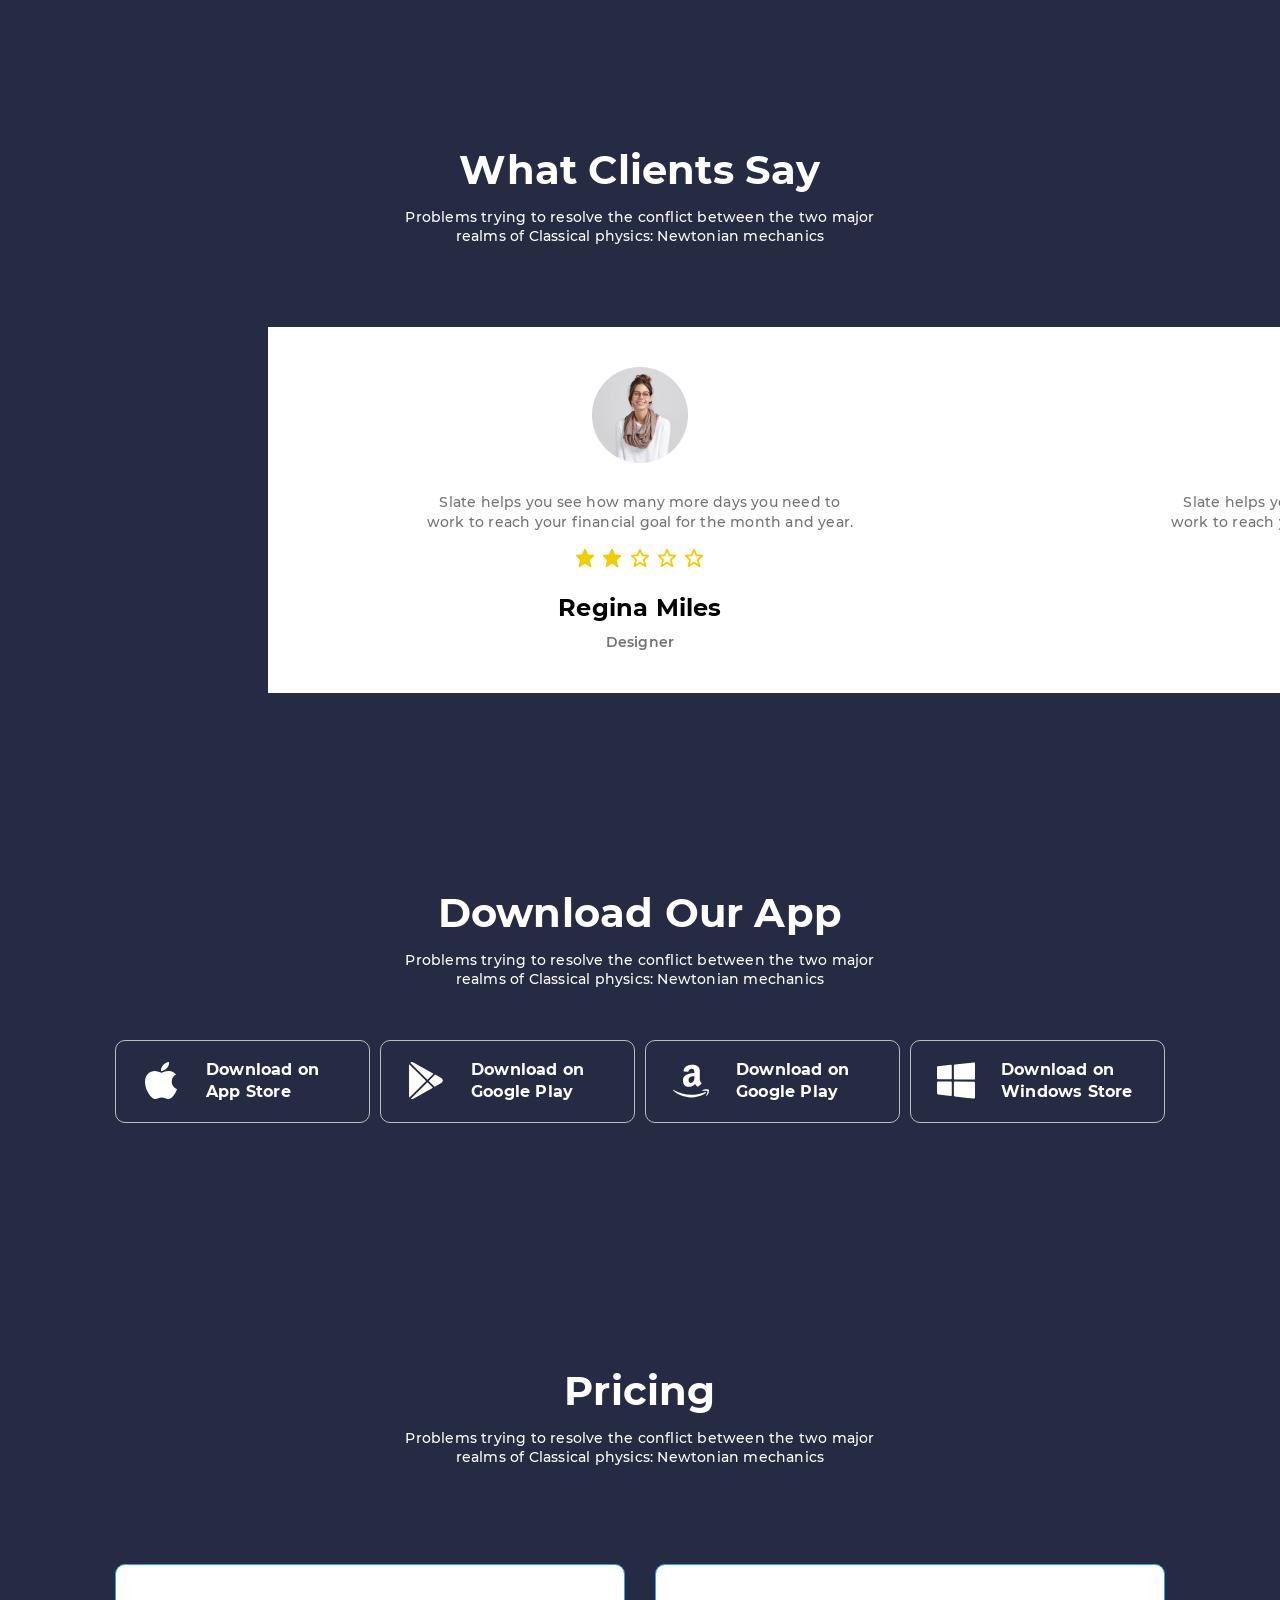
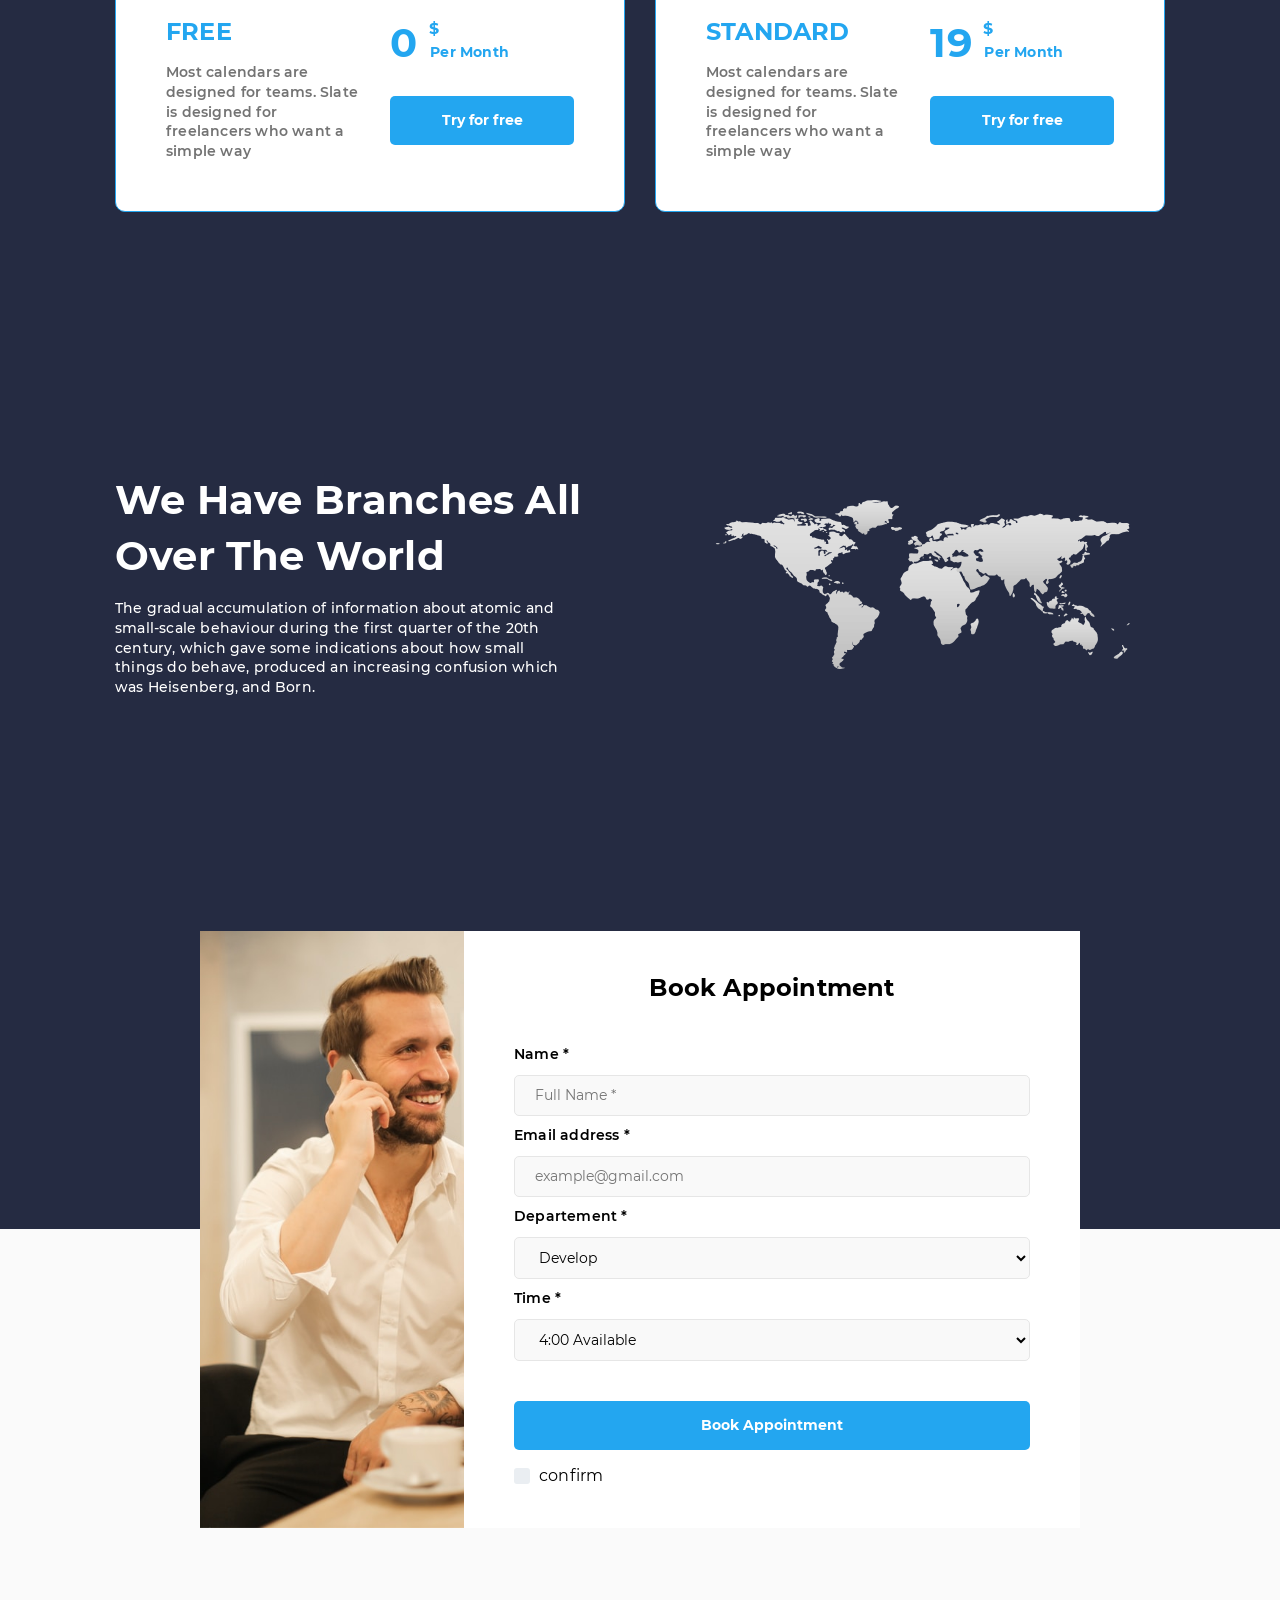
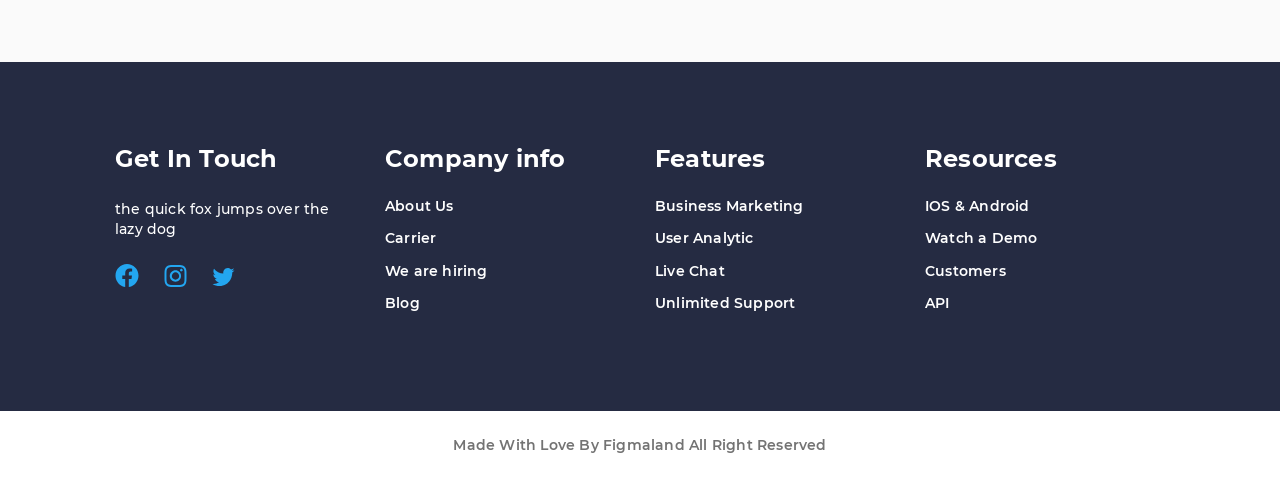
==== commit 33e888fe: "add footer" ====
--- a/index.html
+++ b/index.html
@@ -19,7 +19,7 @@
       <div class="header__inner">
         <div class="header__logo-wrap">
           <a href="#" class="header__logo-link">
-            <img src="./assets/img/header/logo.svg" alt="logo" class="header__logo-img">
+            <img src="./assets/img/header/logo.svg" alt="logo" class="header__logo-img" loading="lazy">
           </a>
         </div>
         <div class="header__menu-wrap">
@@ -71,7 +71,7 @@
             </div>
           </div>
           <div class="promo__bg-block">
-            <img src="./assets/img/promo/placeholder.png" alt="phone" class="promo__phone-img">
+            <img src="./assets/img/promo/placeholder.png" alt="phone" class="promo__phone-img" loading="lazy">
           </div>
         </div>
       </div>
@@ -85,37 +85,37 @@
           the&nbsp;two&nbsp;major&nbsp;realms of Classical physics: Newtonian mechanics </p>
         <div class="row">
           <div class="pluses__card plus-card" data-aos="flip-left" data-aos-duration="500">
-            <img src="./assets/img/pluses/icon.svg" alt="Investment Trading" class="plus-card__ico">
+            <img src="./assets/img/pluses/icon.svg" alt="Investment Trading" class="plus-card__ico" loading="lazy">
             <p class="plus-card__title">Investment Trading</p>
             <p class="plus-card__subtitle">the quick fox jumps over the
               lazy dog</p>
           </div>
           <div class="pluses__card plus-card" data-aos="flip-left" data-aos-duration="400">
-            <img src="./assets/img/pluses/icon.svg" alt="Support On Raising Funds" class="plus-card__ico">
+            <img src="./assets/img/pluses/icon.svg" alt="Support On Raising Funds" class="plus-card__ico" loading="lazy">
             <p class="plus-card__title">Support On Raising Funds</p>
             <p class="plus-card__subtitle">the quick fox jumps over the
               lazy dog</p>
           </div>
           <div class="pluses__card plus-card" data-aos="flip-left" data-aos-duration="300">
-            <img src="./assets/img/pluses/icon.svg" alt="Financial Analysis" class="plus-card__ico">
+            <img src="./assets/img/pluses/icon.svg" alt="Financial Analysis" class="plus-card__ico" loading="lazy">
             <p class="plus-card__title">Financial Analysis</p>
             <p class="plus-card__subtitle">the quick fox jumps over the
               lazy dog</p>
           </div>
           <div class="pluses__card plus-card" data-aos="flip-left" data-aos-duration="500">
-            <img src="./assets/img/pluses/icon.svg" alt="the quick fox jumps over the " class="plus-card__ico">
+            <img src="./assets/img/pluses/icon.svg" alt="the quick fox jumps over the " class="plus-card__ico" loading="lazy">
             <p class="plus-card__title">Taxation Planning</p>
             <p class="plus-card__subtitle">the quick fox jumps over the
               lazy dog</p>
           </div>
           <div class="pluses__card plus-card" data-aos="flip-left" data-aos-duration="550">
-            <img src="./assets/img/pluses/icon.svg" alt="" class="plus-card__ico">
+            <img src="./assets/img/pluses/icon.svg" alt="" class="plus-card__ico" loading="lazy">
             <p class="plus-card__title">Save money and tim</p>
             <p class="plus-card__subtitle">the quick fox jumps over the
               lazy dog</p>
           </div>
           <div class="pluses__card plus-card" data-aos="flip-left" data-aos-duration="400">
-            <img src="./assets/img/pluses/icon.svg" alt="" class="plus-card__ico">
+            <img src="./assets/img/pluses/icon.svg" alt="" class="plus-card__ico" loading="lazy">
             <p class="plus-card__title">Outsourced Consulting Business</p>
             <p class="plus-card__subtitle">the quick fox jumps over the
               lazy&nbsp;dog</p>
@@ -134,7 +134,7 @@
           <div class="swiper-wrapper">
             <div class="reviews__slide review-card swiper-slide">
               <div class="review-card__inner">
-                <img src="./assets/img/reviews/user1.png" alt="user" class="review-card__img">
+                <img src="./assets/img/reviews/user1.png" alt="user" class="review-card__img" loading="lazy">
                 <p class="review-card__desc">Slate helps you see how many more days you need
                   to work to reach your financial goal for the month and year.</p>
                 <div class="review-card__rate rate" data-mark="2">
@@ -150,7 +150,7 @@
             </div>
             <div class="reviews__slide review-card swiper-slide">
               <div class="review-card__inner">
-                <img src="./assets/img/reviews/user1.png" alt="user" class="review-card__img">
+                <img src="./assets/img/reviews/user1.png" alt="user" class="review-card__img" loading="lazy">
                 <p class="review-card__desc">Slate helps you see how many more days you need
                   to work to reach your financial goal for the month and year.</p>
                 <div class="review-card__rate rate" data-mark="4">
@@ -166,7 +166,7 @@
             </div>
             <div class="reviews__slide review-card swiper-slide">
               <div class="review-card__inner">
-                <img src="./assets/img/reviews/user1.png" alt="user" class="review-card__img">
+                <img src="./assets/img/reviews/user1.png" alt="user" class="review-card__img" loading="lazy">
                 <p class="review-card__desc">Slate helps you see how many more days you need
                   to work to reach your financial goal for the month and year.</p>
                 <div class="review-card__rate rate" data-mark="5">
@@ -269,7 +269,7 @@
               Heisenberg, and Born.</p>
           </div>
           <div class="spread__bg-block" data-aos="fade-left" data-aos-duration="1000">
-            <img class="spread__bg-img" src="./assets/img/spread/pngwing 1.png" alt="World">
+            <img class="spread__bg-img" src="./assets/img/spread/pngwing 1.png" alt="World" loading="lazy">
           </div>
         </div>
       </div>
@@ -280,7 +280,7 @@
         <div class="contacts__inner">
           <form action="" class="contacts__form">
             <div class="contacts__bg-block">
-              <img src="./assets/img/contacts/bg-f.jpeg" alt="contacts" class="contacts__bg">
+              <img src="./assets/img/contacts/bg-f.jpeg" alt="contacts" class="contacts__bg" loading="lazy">
             </div>
             <div class="contacts__info-block">
               <h2 class="contacts__form-title">Book Appointment</h2>
@@ -316,7 +316,7 @@
                   <span>confirm</span>
                 </label>
               </div>
-              
+
             </div>
           </form>
         </div>
@@ -326,7 +326,97 @@
   </main>
 
   <footer class="footer">
-    <div class="container"></div>
+    <div class="footer__info-block">
+      <div class="container">
+        <div class="row">
+          <div class="footer__column">
+            <p class="footer__column-title">Get In Touch</p>
+            <p class="footer__col-text">
+              the quick fox jumps over the
+              lazy dog
+            </p>
+            <div class="footer__socials">
+              <a href="/" class="footer__social-link">
+                <svg class="footer__social-img" width="24" height="25" viewBox="0 0 24 25" fill="none"
+                  xmlns="http://www.w3.org/2000/svg">
+                  <g clip-path="url(#clip0)">
+                    <path fill-rule="evenodd" clip-rule="evenodd"
+                      d="M23.5 11.5841C23.5 5.19378 18.3515 0.0136719 12.0014 0.0136719C5.64848 0.0151092 0.5 5.19378 0.5 11.5855C0.5 17.3593 4.7056 22.1455 10.2019 23.0137V14.9287H7.28415V11.5855H10.2048V9.0343C10.2048 6.13522 11.9224 4.53404 14.5484 4.53404C15.8075 4.53404 17.1226 4.7597 17.1226 4.7597V7.6056H15.6724C14.2451 7.6056 13.7995 8.49817 13.7995 9.41375V11.5841H16.9875L16.4787 14.9273H13.7981V23.0122C19.2944 22.1441 23.5 17.3578 23.5 11.5841Z"
+                      fill="#23A6F0" />
+                  </g>
+                  <defs>
+                    <clipPath id="clip0">
+                      <rect width="24" height="24" fill="white" transform="translate(0 0.0136719)" />
+                    </clipPath>
+                  </defs>
+                </svg>
+              </a>
+              <a href="/" class="footer__social-link">
+                <svg class="footer__social-img" width="24" height="25" viewBox="0 0 24 25" fill="none"
+                  xmlns="http://www.w3.org/2000/svg">
+                  <path
+                    d="M12.5 1.01367C9.51488 1.01367 9.1395 1.02742 7.96663 1.07967C6.79375 1.13467 5.99487 1.31892 5.295 1.59117C4.56088 1.8673 3.89593 2.30043 3.34663 2.8603C2.7871 3.40988 2.35402 4.07475 2.0775 4.80867C1.80525 5.50717 1.61963 6.30742 1.566 7.47617C1.51375 8.6518 1.5 9.0258 1.5 12.015C1.5 15.0015 1.51375 15.3755 1.566 16.5484C1.621 17.7199 1.80525 18.5188 2.0775 19.2187C2.35938 19.9419 2.73475 20.5552 3.34663 21.167C3.95713 21.7789 4.57037 22.1557 5.29363 22.4362C5.99487 22.7084 6.79238 22.894 7.96388 22.9477C9.13813 22.9999 9.51213 23.0137 12.5 23.0137C15.4879 23.0137 15.8605 22.9999 17.0347 22.9477C18.2049 22.8927 19.0065 22.7084 19.7064 22.4362C20.44 22.1599 21.1045 21.7268 21.6534 21.167C22.2652 20.5552 22.6406 19.9419 22.9225 19.2187C23.1934 18.5188 23.379 17.7199 23.434 16.5484C23.4862 15.3755 23.5 15.0015 23.5 12.0137C23.5 9.0258 23.4862 8.6518 23.434 7.47755C23.379 6.30742 23.1934 5.50717 22.9225 4.80867C22.646 4.07473 22.2129 3.40985 21.6534 2.8603C21.1042 2.30023 20.4392 1.86706 19.705 1.59117C19.0037 1.31892 18.2035 1.1333 17.0334 1.07967C15.8591 1.02742 15.4865 1.01367 12.4973 1.01367H12.5014H12.5ZM11.5141 2.99642H12.5014C15.4384 2.99642 15.7863 3.00605 16.9454 3.05967C18.0179 3.1078 18.6009 3.28792 18.9886 3.4378C19.5015 3.63717 19.8686 3.87642 20.2536 4.26142C20.6386 4.64642 20.8765 5.01217 21.0759 5.52642C21.2271 5.9128 21.4059 6.4958 21.454 7.5683C21.5076 8.72742 21.5186 9.0753 21.5186 12.0109C21.5186 14.9465 21.5076 15.2958 21.454 16.4549C21.4059 17.5274 21.2257 18.109 21.0759 18.4968C20.8995 18.9744 20.618 19.4063 20.2522 19.7604C19.8672 20.1454 19.5015 20.3833 18.9873 20.5827C18.6023 20.7339 18.0192 20.9127 16.9454 20.9622C15.7863 21.0144 15.4384 21.0268 12.5014 21.0268C9.56438 21.0268 9.21513 21.0144 8.056 20.9622C6.9835 20.9127 6.40188 20.7339 6.01412 20.5827C5.53631 20.4066 5.10405 20.1256 4.74913 19.7604C4.38303 19.4057 4.10112 18.9734 3.92412 18.4954C3.77425 18.109 3.59413 17.526 3.546 16.4535C3.49375 15.2944 3.48275 14.9465 3.48275 12.0082C3.48275 9.07117 3.49375 8.72467 3.546 7.56555C3.5955 6.49305 3.77425 5.91005 3.9255 5.5223C4.12488 5.00942 4.36412 4.6423 4.74913 4.2573C5.13412 3.8723 5.49988 3.63442 6.01412 3.43505C6.40188 3.2838 6.9835 3.10505 8.056 3.05555C9.07075 3.0088 9.464 2.99505 11.5141 2.99367V2.99642ZM18.3726 4.82242C18.1993 4.82242 18.0276 4.85656 17.8675 4.9229C17.7073 4.98924 17.5618 5.08647 17.4392 5.20904C17.3167 5.33161 17.2194 5.47713 17.1531 5.63728C17.0868 5.79743 17.0526 5.96908 17.0526 6.14242C17.0526 6.31577 17.0868 6.48741 17.1531 6.64756C17.2194 6.80771 17.3167 6.95323 17.4392 7.0758C17.5618 7.19838 17.7073 7.29561 17.8675 7.36194C18.0276 7.42828 18.1993 7.46242 18.3726 7.46242C18.7227 7.46242 19.0585 7.32335 19.306 7.0758C19.5536 6.82825 19.6926 6.49251 19.6926 6.14242C19.6926 5.79234 19.5536 5.45659 19.306 5.20904C19.0585 4.96149 18.7227 4.82242 18.3726 4.82242ZM12.5014 6.36517C11.7521 6.35348 11.008 6.49096 10.3123 6.76962C9.61671 7.04827 8.98346 7.46252 8.44946 7.98825C7.91546 8.51399 7.49138 9.1407 7.20191 9.8319C6.91244 10.5231 6.76336 11.265 6.76336 12.0144C6.76336 12.7637 6.91244 13.5056 7.20191 14.1968C7.49138 14.888 7.91546 15.5147 8.44946 16.0405C8.98346 16.5662 9.61671 16.9805 10.3123 17.2591C11.008 17.5378 11.7521 17.6752 12.5014 17.6635C13.9844 17.6404 15.3988 17.0351 16.4393 15.9781C17.4799 14.9212 18.0631 13.4975 18.0631 12.0144C18.0631 10.5312 17.4799 9.10749 16.4393 8.05058C15.3988 6.99367 13.9844 6.38831 12.5014 6.36517ZM12.5014 8.34655C13.474 8.34655 14.4067 8.7329 15.0944 9.42062C15.7821 10.1083 16.1685 11.0411 16.1685 12.0137C16.1685 12.9863 15.7821 13.919 15.0944 14.6067C14.4067 15.2944 13.474 15.6808 12.5014 15.6808C11.5288 15.6808 10.596 15.2944 9.90833 14.6067C9.22061 13.919 8.83425 12.9863 8.83425 12.0137C8.83425 11.0411 9.22061 10.1083 9.90833 9.42062C10.596 8.7329 11.5288 8.34655 12.5014 8.34655Z"
+                    fill="#23A6F0" />
+                </svg>
+              </a>
+              <a href="/" class="footer__social-link">
+                <svg class="footer__social-img" width="24" height="20" viewBox="0 0 24 20" fill="none" xmlns="http://www.w3.org/2000/svg">
+                  <g clip-path="url(#clip0)">
+                    <path
+                      d="M8.41075 19.0137C16.713 19.0137 21.2546 12.0868 21.2546 6.09036C21.2546 5.89652 21.2546 5.69992 21.2464 5.50608C22.1306 4.86156 22.8937 4.0636 23.5 3.14959C22.6741 3.51629 21.7988 3.75797 20.9026 3.86679C21.8466 3.29862 22.5536 2.40467 22.8923 1.35108C22.0054 1.88014 21.0346 2.25154 20.0226 2.44902C19.3423 1.7194 18.4419 1.23604 17.4611 1.07383C16.4803 0.911618 15.4737 1.0796 14.5973 1.55175C13.7209 2.0239 13.0236 2.77387 12.6134 3.6855C12.2031 4.59712 12.1029 5.61952 12.3281 6.59433C10.5334 6.50372 8.77762 6.03424 7.17468 5.21636C5.57175 4.39848 4.15744 3.25045 3.0235 1.84674C2.44784 2.84788 2.27216 4.0321 2.53214 5.15893C2.79211 6.28576 3.46825 7.27072 4.42325 7.9138C3.70762 7.88932 3.00772 7.69582 2.38 7.34891V7.41121C2.38123 8.45998 2.74205 9.47615 3.40145 10.288C4.06086 11.0998 4.9784 11.6574 5.999 11.8667C5.61161 11.9741 5.21144 12.0277 4.80963 12.0259C4.52635 12.0268 4.24365 12.0003 3.96537 11.947C4.25383 12.8498 4.8155 13.6391 5.57171 14.2044C6.32793 14.7698 7.24081 15.0828 8.1825 15.0996C6.58276 16.3648 4.60668 17.051 2.5725 17.0476C2.21407 17.0491 1.85588 17.0283 1.5 16.9853C3.56458 18.3107 5.96228 19.0144 8.41075 19.0137Z"
+                      fill="#23A6F0" />
+                  </g>
+                  <defs>
+                    <clipPath id="clip0">
+                      <rect width="24" height="19.7647" fill="white" transform="translate(0 0.131348)" />
+                    </clipPath>
+                  </defs>
+                </svg>
+              </a>
+            </div>
+          </div>
+          <div class="footer__column">
+            <p class="footer__column-title">Company info</p>
+            <nav class="footer__nav">
+              <ul class="footer__menu">
+                <li class="footer__menu-item"><a href="/" class="footer__menu-link">About Us</a></li>
+                <li class="footer__menu-item"><a href="/" class="footer__menu-link">Carrier</a></li>
+                <li class="footer__menu-item"><a href="/" class="footer__menu-link">We are hiring</a></li>
+                <li class="footer__menu-item"><a href="/" class="footer__menu-link">Blog</a></li>
+              </ul>
+            </nav>
+          </div>
+          <div class="footer__column">
+            <p class="footer__column-title">Features</p>
+            <nav class="footer__nav">
+              <ul class="footer__menu">
+                <li class="footer__menu-item"><a href="/" class="footer__menu-link">Business Marketing</a></li>
+                <li class="footer__menu-item"><a href="/" class="footer__menu-link">User Analytic</a></li>
+                <li class="footer__menu-item"><a href="/" class="footer__menu-link">Live Chat</a></li>
+                <li class="footer__menu-item"><a href="/" class="footer__menu-link">Unlimited Support</a></li>
+              </ul>
+            </nav>
+          </div>
+          <div class="footer__column">
+            <p class="footer__column-title">Resources</p>
+            <nav class="footer__nav">
+              <ul class="footer__menu">
+                <li class="footer__menu-item"><a href="/" class="footer__menu-link">IOS & Android</a></li>
+                <li class="footer__menu-item"><a href="/" class="footer__menu-link">Watch a Demo</a></li>
+                <li class="footer__menu-item"><a href="/" class="footer__menu-link">Customers</a></li>
+                <li class="footer__menu-item"><a href="/" class="footer__menu-link">API</a></li>
+              </ul>
+            </nav>
+          </div>
+        </div>
+      </div>
+    </div>
+
+    <div class="footer__copyright-block">
+      <div class="container">
+        <p class="footer__copyright">Made With Love By <br> Figmaland All Right Reserved </p>
+      </div>
+    </div>
   </footer>
 
   <script src="https://unpkg.com/swiper/swiper-bundle.min.js"></script>
--- a/assets/css/style.css
+++ b/assets/css/style.css
@@ -288,6 +288,14 @@
     display: block;
   }
 }
+
+/* 
+*
+*
+* index page
+*
+*
+*/
 
 /* promo */
 .promo {
@@ -1168,3 +1176,113 @@
   border-radius: 3px;
   transition: background-color 0.3s, background-position 0.3s;
 }
+
+/* footer */
+.footer {
+}
+.footer__info-block {
+  padding-top: 80px;
+  padding-bottom: 80px;
+  background: var(--dark-background-color);
+}
+@media (max-width: 768px) {
+  .footer__info-block {
+    padding-bottom: 40px;
+  }
+}
+.footer__column {
+  margin-left: var(--gutter);
+  margin-right: var(--gutter);
+  width: calc(100% / 12 * 3 - var(--gutter) * 2);
+  color: #fff;
+}
+@media (max-width: 768px) {
+  .footer__column {
+    width: calc(100% / 12 * 4 - var(--gutter) * 2);
+    margin-bottom: 30px;
+  }
+}
+@media (max-width: 560px) {
+  .footer__column {
+    width: calc(100% / 12 * 8 - var(--gutter) * 2);
+    margin-left: calc(100% / 12 * 3 - var(--gutter));
+  }
+}
+.footer__column-title {
+  font-weight: bold;
+  font-size: 24px;
+  margin-bottom: 20px;
+}
+.footer__col-text {
+  font-weight: 500;
+  font-size: 14px;
+  margin-top: 25px;
+  margin-bottom: 25px;
+}
+.footer__socials {
+}
+.footer__social-link {
+  display: inline-block;
+  margin-right: 20px;
+  margin-bottom: 10px;
+  vertical-align: middle;
+}
+.footer__social-link:last-child {
+  margin-right: 0;
+}
+.footer__social-link:hover .footer__social-img path {
+  fill: tomato;
+}
+.footer__social-img {
+  width: 24px;
+}
+.footer__nav {
+}
+.footer__menu {
+  list-style: none;
+}
+.footer__menu-item {
+  margin-bottom: 10px;
+}
+
+.footer__menu-item:last-child {
+  margin-bottom: 0;
+}
+.footer__menu-link {
+  color: #fff;
+  font-weight: 600;
+  font-size: 14px;
+  text-decoration: none;
+}
+.footer__copyright-block {
+  padding-top: 25px;
+  padding-bottom: 25px;
+}
+.footer__copyright {
+  text-align: center;
+  font-weight: 600;
+  font-size: 14px;
+  color: var(--grey);
+}
+
+.footer__copyright br {
+  display: none;
+}
+
+@media (max-width: 560px) {
+  .footer__copyright br {
+    display: block;
+  }
+}
+
+
+/* 
+*
+*
+*contacts page
+*
+*
+*/
+.ip-contacts {
+  
+}
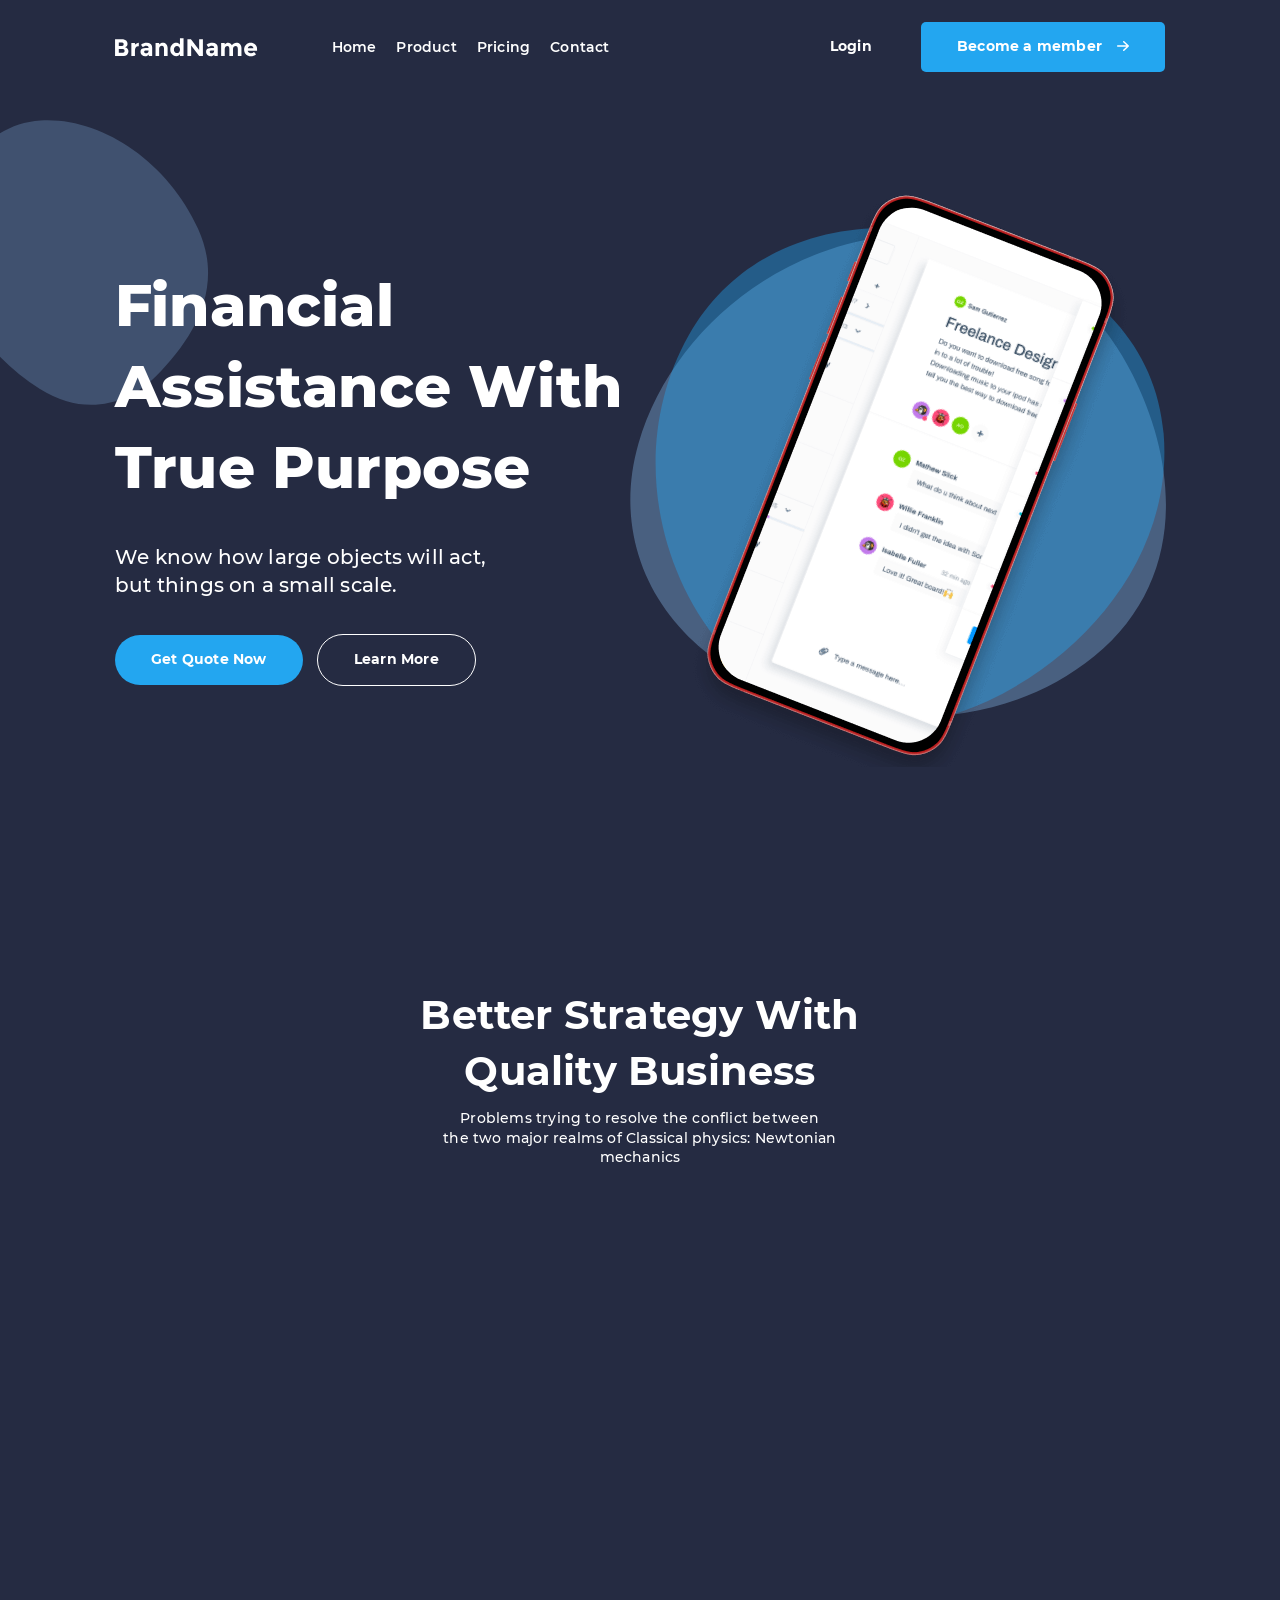
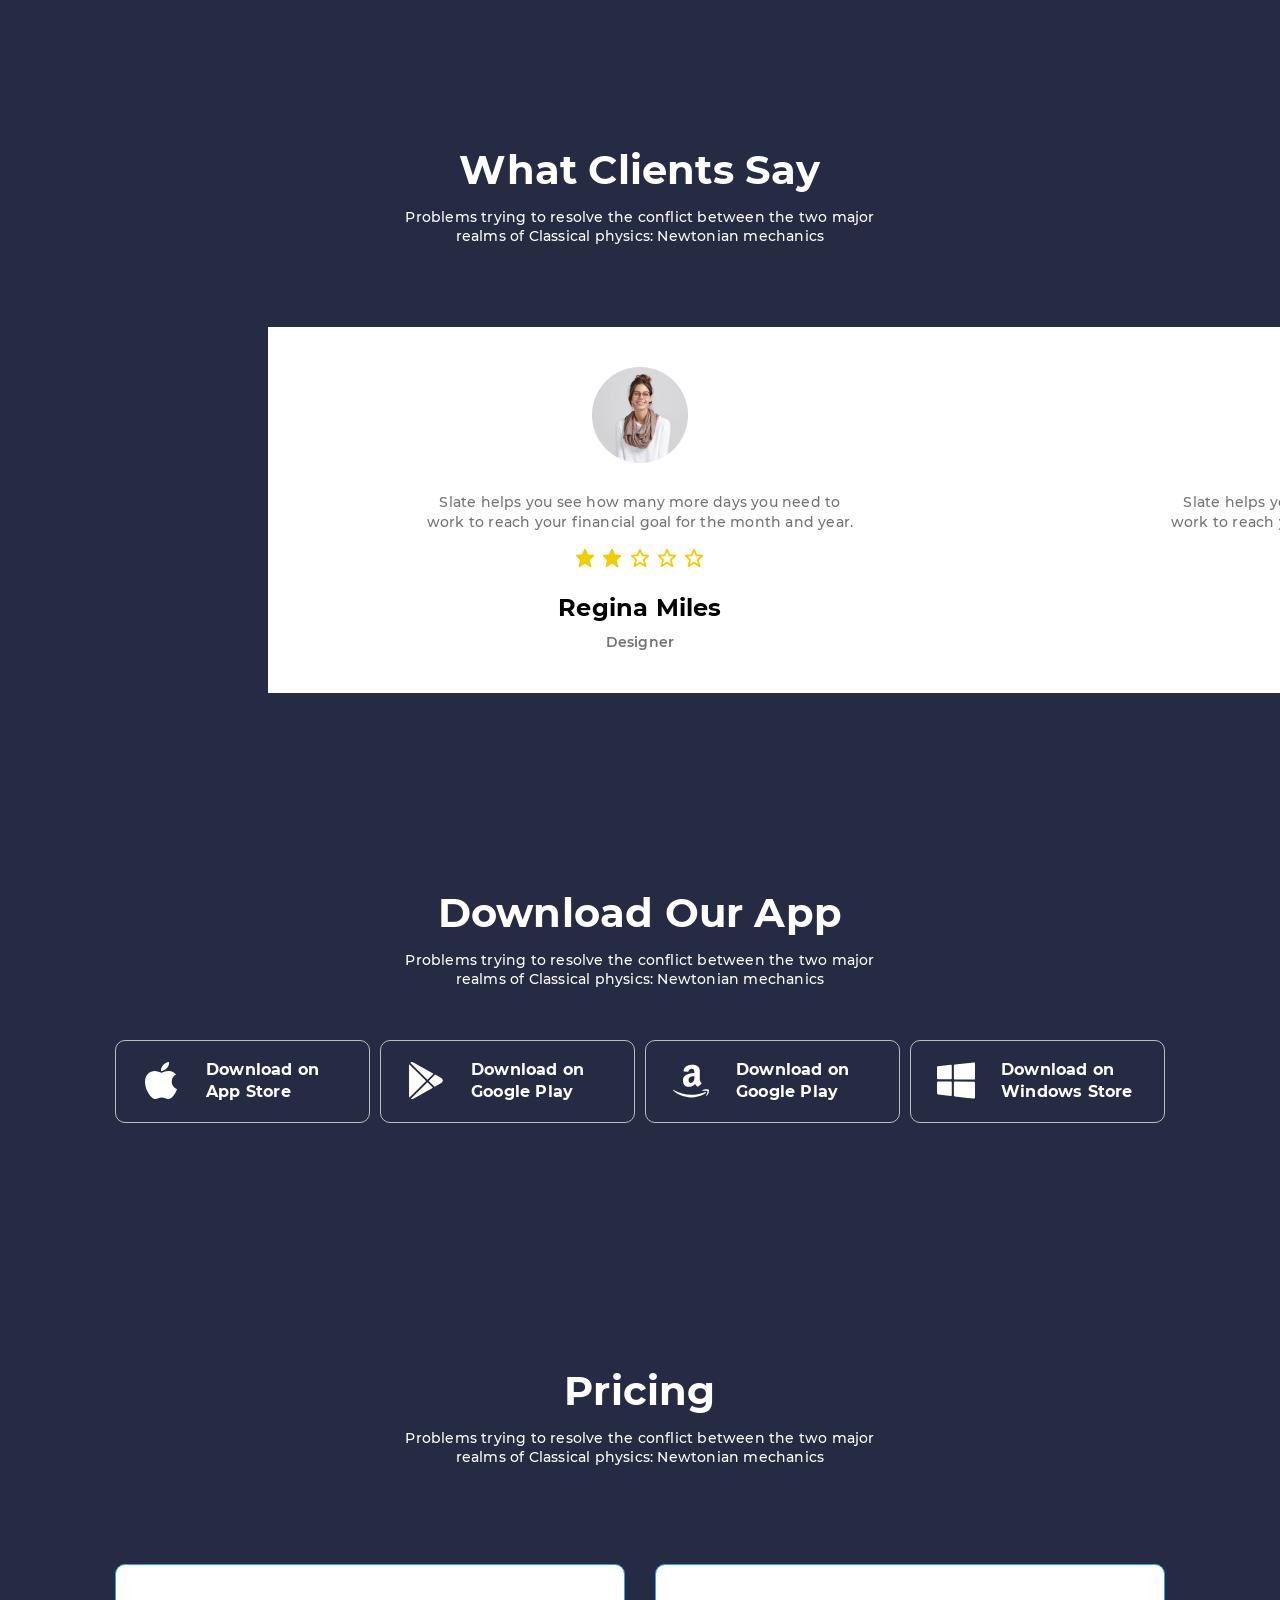
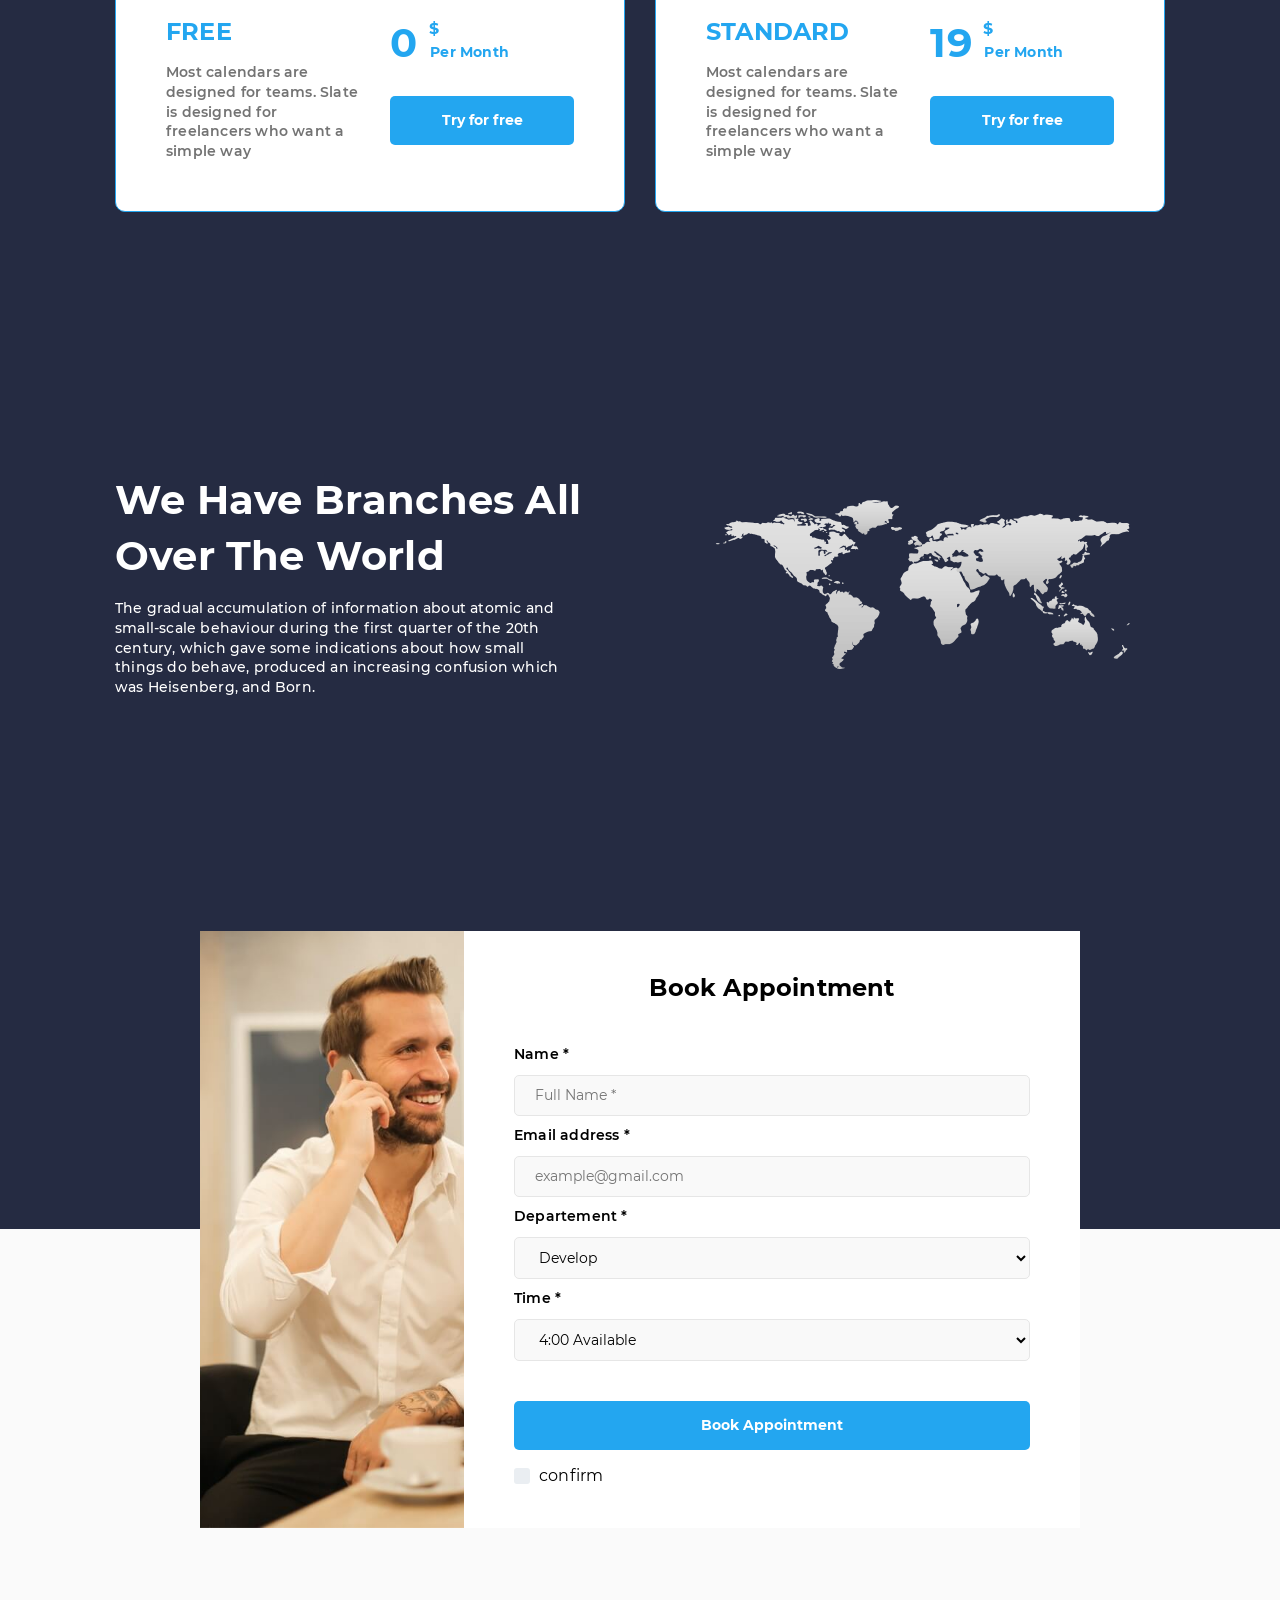
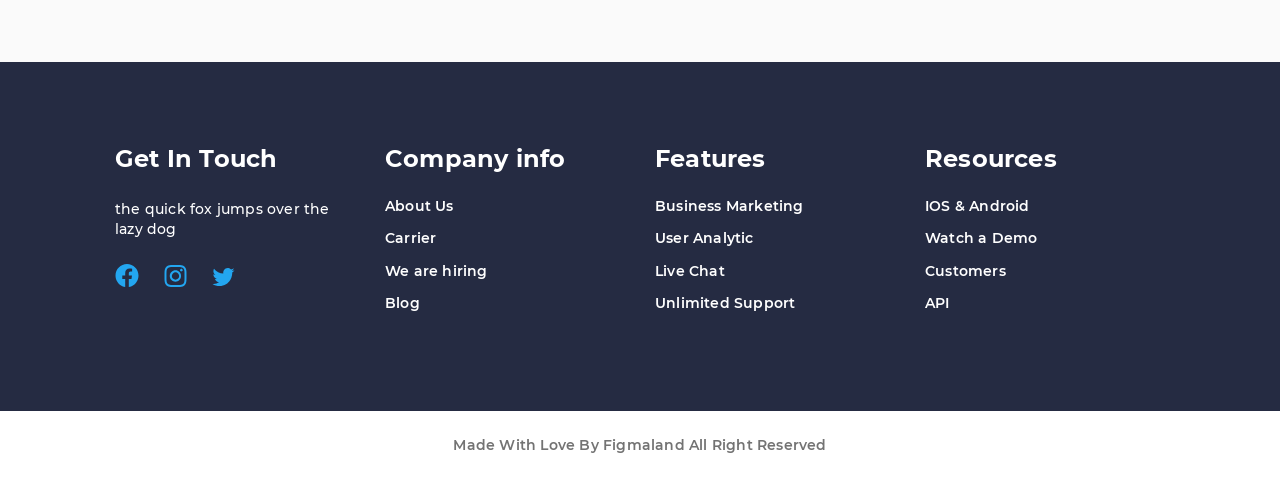
==== commit ad9a85b2: "do optimize" ====
--- a/index.html
+++ b/index.html
@@ -9,7 +9,8 @@
   <link rel="stylesheet" href="./assets/css/reset.min.css">
   <link rel="stylesheet" href="https://unpkg.com/swiper/swiper-bundle.min.css" />
   <link rel="stylesheet" href="https://unpkg.com/aos@next/dist/aos.css" />
-  <link rel="stylesheet" href="./assets/css/style.css?ver=14.04.21">
+  <link rel="stylesheet" href="./assets/css/style.min.css?ver=14.04.21">
+
 </head>
 
 <body>
@@ -421,7 +422,7 @@
 
   <script src="https://unpkg.com/swiper/swiper-bundle.min.js"></script>
   <script src="https://unpkg.com/aos@next/dist/aos.js"></script>
-  <script src="./assets/js/script.js"></script>
+  <script src="./assets/js/script.min.js"></script>
 
 </body>
 
--- a/assets/css/style.min.css
+++ b/assets/css/style.min.css
@@ -0,0 +1 @@
+@font-face{font-family:Montserrat;font-style:normal;font-weight:400;font-display:swap;src:local(""),url(../fonts/montserrat/montserrat-v15-latin-regular.woff2) format("woff2"),url(../fonts/montserrat/montserrat-v15-latin-regular.woff) format("woff")}@font-face{font-family:Montserrat;font-style:normal;font-weight:500;font-display:swap;src:local(""),url(../fonts/montserrat/montserrat-v15-latin-500.woff2) format("woff2"),url(../fonts/montserrat/montserrat-v15-latin-500.woff) format("woff")}@font-face{font-family:Montserrat;font-style:normal;font-weight:600;font-display:swap;src:local(""),url(../fonts/montserrat/montserrat-v15-latin-600.woff2) format("woff2"),url(../fonts/montserrat/montserrat-v15-latin-600.woff) format("woff")}@font-face{font-family:Montserrat;font-style:normal;font-weight:700;font-display:swap;src:local(""),url(../fonts/montserrat/montserrat-v15-latin-700.woff2) format("woff2"),url(../fonts/montserrat/montserrat-v15-latin-700.woff) format("woff")}@font-face{font-family:Montserrat;font-style:normal;font-weight:800;font-display:swap;src:local(""),url(../fonts/montserrat/montserrat-v15-latin-800.woff2) format("woff2"),url(../fonts/montserrat/montserrat-v15-latin-800.woff) format("woff")}:root{--content-width:1050px;--mob-padding:20px;--gutter:15px;--dark-background-color:#252b42;--primary-color:#23a6f0;--grey:#737373}body{font-family:Montserrat;font-size:16px;margin:0;line-height:1.4;letter-spacing:.2px}ul{padding-left:0}.container{max-width:calc(var(--content-width) + var(--mob-padding) * 2);padding-left:var(--mob-padding);padding-right:var(--mob-padding);margin-left:auto;margin-right:auto}.row{display:-webkit-box;display:-ms-flexbox;display:flex;-ms-flex-wrap:wrap;flex-wrap:wrap;margin-right:calc(var(--gutter) * -1);margin-left:calc(var(--gutter) * -1)}.btn{display:inline-block;padding:15px 36px;text-align:center;font-weight:700;font-size:14px;color:#fff;text-decoration:none;border-radius:5px;border:none;-webkit-appearance:none;-moz-appearance:none;appearance:none}.btn_prime{background-color:var(--primary-color)}.btn_round{border-radius:999px}.btn_la::after{content:url("data:image/svg+xml,%3Csvg width='12' height='10' viewBox='0 0 12 10' fill='none' xmlns='http://www.w3.org/2000/svg'%3E%3Cpath fill-rule='evenodd' clip-rule='evenodd' d='M0 5C0 4.81059 0.079009 4.62895 0.219646 4.49502C0.360282 4.36108 0.551026 4.28584 0.749916 4.28584H9.43845L6.21831 1.22068C6.07749 1.08658 5.99838 0.904705 5.99838 0.715059C5.99838 0.525414 6.07749 0.343536 6.21831 0.209436C6.35912 0.0753365 6.5501 0 6.74925 0C6.94839 0 7.13937 0.0753365 7.28019 0.209436L11.7797 4.49438C11.8495 4.56072 11.9049 4.63952 11.9427 4.72629C11.9805 4.81305 12 4.90606 12 5C12 5.09394 11.9805 5.18695 11.9427 5.27371C11.9049 5.36048 11.8495 5.43928 11.7797 5.50562L7.28019 9.79056C7.13937 9.92466 6.94839 10 6.74925 10C6.5501 10 6.35912 9.92466 6.21831 9.79056C6.07749 9.65646 5.99838 9.47459 5.99838 9.28494C5.99838 9.0953 6.07749 8.91342 6.21831 8.77932L9.43845 5.71416H0.749916C0.551026 5.71416 0.360282 5.63892 0.219646 5.50499C0.079009 5.37106 0 5.18941 0 5Z' fill='white'/%3E%3C/svg%3E%0A");display:inline-block;margin-left:15px;-webkit-transition:.3s;transition:.3s}.btn_la:hover::after{-webkit-transform:translate(3px,0);transform:translate(3px,0)}.btn_transparent{border-radius:999px;border:1px solid #fff}.s-title{font-weight:700;font-size:40px;color:#fff;max-width:455px;text-align:center}.s-subtitle{font-weight:500;font-size:14px;max-width:470px;color:#fff;text-align:center}@media (max-width:560px){.s-subtitle{max-width:262px}}.header{position:fixed;top:0;left:0;width:100%;padding-top:20px;padding-bottom:20px;background-color:var(--dark-background-color);z-index:9}@media (max-width:920px){.header{padding-top:36px;padding-bottom:36px}}.header__inner{display:-webkit-box;display:-ms-flexbox;display:flex;-ms-flex-wrap:wrap;flex-wrap:wrap;-webkit-box-pack:justify;-ms-flex-pack:justify;justify-content:space-between;-webkit-box-align:center;-ms-flex-align:center;align-items:center}.header__menu-wrap{margin-right:auto;margin-left:10%;margin-left:7%}@media (max-width:920px){.header__menu-wrap{display:none;margin-left:0}}.header__menu-wrap_visible{display:block;width:100%;padding-top:30px;-webkit-box-ordinal-group:4;-ms-flex-order:3;order:3}.header__menu{display:-webkit-box;display:-ms-flexbox;display:flex;list-style-type:none}@media (max-width:920px){.header__menu{-webkit-box-orient:vertical;-webkit-box-direction:normal;-ms-flex-direction:column;flex-direction:column;-webkit-box-align:center;-ms-flex-align:center;align-items:center}}.header__menu-item{margin-right:20px}@media (max-width:920px){.header__menu-item{margin-right:0;margin-bottom:15px}}.header__menu-item:last-child{margin-right:0}@media (max-width:920px){.header__menu-item:last-child{margin-bottom:0}}.header__item-link{color:#fff;font-weight:600;font-size:14px;text-decoration:none}@media (max-width:920px){.header__customer-area{margin-left:auto}}.header__login-link{font-weight:700;font-size:14px;color:#fff;text-decoration:none;margin-right:45px}@media (max-width:920px){.header__cta{display:none}}.header__burger{display:none}@media (max-width:920px){.header__burger{display:block}}.promo{padding-top:184px;padding-bottom:80px;background-color:var(--dark-background-color);background-image:url(../img/promo/bg-el.svg);background-size:auto;background-repeat:no-repeat;background-position:left 0 top 120px;overflow:hidden;color:#fff}@media (max-width:560px){.promo{padding-top:140px;padding-bottom:35px}}.promo__info-block{display:-webkit-box;display:-ms-flexbox;display:flex;-webkit-box-orient:vertical;-webkit-box-direction:normal;-ms-flex-direction:column;flex-direction:column;-webkit-box-pack:center;-ms-flex-pack:center;justify-content:center;width:calc(100% / 12 * 6 - var(--gutter) * 2);margin-right:var(--gutter);margin-left:var(--gutter)}@media (max-width:920px){.promo__info-block{width:calc(100% - var(--gutter) * 2)}}.promo__title{font-weight:800;font-size:58px;margin-bottom:35px}@media (max-width:560px){.promo__title{font-size:11vw;text-align:center}}.promo__info-txt{font-weight:500;font-size:20px;max-width:376px;margin-bottom:35px}@media (max-width:560px){.promo__info-txt{text-align:center;max-width:280px;margin-left:auto;margin-right:auto}}@media (max-width:560px){.promo__btns{display:-webkit-box;display:-ms-flexbox;display:flex;-webkit-box-orient:vertical;-webkit-box-direction:normal;-ms-flex-direction:column;flex-direction:column;-webkit-box-align:center;-ms-flex-align:center;align-items:center}}.promo__cta{margin-right:10px}@media (max-width:560px){.promo__cta{margin-right:0;margin-bottom:20px}}.promo__bg-block{position:relative;display:-webkit-box;display:-ms-flexbox;display:flex;-webkit-box-align:center;-ms-flex-align:center;align-items:center;-webkit-box-pack:center;-ms-flex-pack:center;justify-content:center;width:calc(100% / 12 * 6 - var(--gutter) * 2);margin-right:var(--gutter);margin-left:var(--gutter)}@media (max-width:920px){.promo__bg-block{padding-top:50px;padding-bottom:50px;width:calc(100% - var(--gutter) * 2)}}@media (max-width:560px){.promo__bg-block{padding-top:30px;padding-bottom:10px}}.promo__bg-block::after,.promo__bg-block::before{content:"";position:absolute;width:100%;padding-top:100%;left:0;top:50%;-webkit-transform:translate(0,-50%);transform:translate(0,-50%);background-size:contain;background-position:center;background-repeat:no-repeat}.promo__bg-block::before{background-image:url(../img/promo/part1.svg);width:105%;left:-25px;-webkit-animation-name:rotating1;animation-name:rotating1;-webkit-animation-iteration-count:infinite;animation-iteration-count:infinite;-webkit-animation-duration:40s;animation-duration:40s}.promo__bg-block::after{background-image:url(../img/promo/part2.svg);-webkit-animation-name:rotating2;animation-name:rotating2;-webkit-animation-iteration-count:infinite;animation-iteration-count:infinite;-webkit-animation-duration:30s;animation-duration:30s}.promo__phone-img{position:relative;z-index:2;-webkit-animation-name:slidein;animation-name:slidein;-webkit-animation-duration:2.5s;animation-duration:2.5s}@-webkit-keyframes rotating1{0%{-webkit-transform:translate(0,-50%);transform:translate(0,-50%)}50%{-webkit-transform:translate(0,-50%) rotate(1turn) scale(1.2);transform:translate(0,-50%) rotate(1turn) scale(1.2)}100%{-webkit-transform:translate(0,-50%);transform:translate(0,-50%)}}@keyframes rotating1{0%{-webkit-transform:translate(0,-50%);transform:translate(0,-50%)}50%{-webkit-transform:translate(0,-50%) rotate(1turn) scale(1.2);transform:translate(0,-50%) rotate(1turn) scale(1.2)}100%{-webkit-transform:translate(0,-50%);transform:translate(0,-50%)}}@-webkit-keyframes rotating2{0%{-webkit-transform:translate(0,-50%);transform:translate(0,-50%)}50%{-webkit-transform:translate(0,-50%) rotate(1turn);transform:translate(0,-50%) rotate(1turn)}100%{-webkit-transform:translate(0,-50%);transform:translate(0,-50%)}}@keyframes rotating2{0%{-webkit-transform:translate(0,-50%);transform:translate(0,-50%)}50%{-webkit-transform:translate(0,-50%) rotate(1turn);transform:translate(0,-50%) rotate(1turn)}100%{-webkit-transform:translate(0,-50%);transform:translate(0,-50%)}}@-webkit-keyframes slidein{from{-webkit-transform:translate(0,-20%);transform:translate(0,-20%);opacity:0}to{-webkit-transform:translate(0,0);transform:translate(0,0);opacity:1}}@keyframes slidein{from{-webkit-transform:translate(0,-20%);transform:translate(0,-20%);opacity:0}to{-webkit-transform:translate(0,0);transform:translate(0,0);opacity:1}}.pluses{background:var(--dark-background-color);padding-top:140px;padding-bottom:10px;color:#fff}@media (max-width:920px){.pluses{padding-top:75px}}.pluses__title{margin-left:auto;margin-right:auto;margin-bottom:10px}@media (max-width:560px){.pluses__title br{display:block}}.pluses__subtitle{margin-left:auto;margin-right:auto;margin-bottom:70px}@media (max-width:920px){.pluses__subtitle{margin-bottom:45px}}.pluses__card{margin-left:var(--gutter);margin-right:var(--gutter);margin-bottom:30px}@media (max-width:560px){.pluses__card:last-child{margin-bottom:0}}.plus-card{position:relative;width:calc(100% / 12 * 4 - var(--gutter) * 2);color:#fff;border:1px solid #f2f2f2;padding-top:35px;padding-bottom:35px;padding-right:27px;padding-left:88px;border-radius:2px;word-break:break-word}@media (max-width:560px){.plus-card{border-color:transparent}}@media (max-width:920px){.plus-card{width:calc(100% / 12 * 6 - var(--gutter) * 2)}}@media (max-width:560px){.plus-card{width:calc(100% - var(--gutter) * 2)}}.plus-card__ico{position:absolute;top:35px;left:20px;max-width:50px}.plus-card__title{font-weight:700;font-size:16px;margin-bottom:5px}.plus-card__subtitle{font-weight:500;font-size:14px}.reviews{background:var(--dark-background-color);padding-top:112px;padding-bottom:112px}@media (max-width:560px){.reviews{padding-top:75px;padding-bottom:85px}}.reviews__title{margin-left:auto;margin-right:auto;margin-bottom:10px}.reviews__subtitle{margin-left:auto;margin-right:auto;margin-bottom:80px}@media (max-width:560px){.reviews__subtitle{margin-bottom:60px}}.reviews__slider{max-width:744px;margin-left:auto;margin-right:auto;border-radius:8px}.review-card{background:#fff;padding:40px;text-align:center}.review-card__inner{display:-webkit-box;display:-ms-flexbox;display:flex;-webkit-box-orient:vertical;-webkit-box-direction:normal;-ms-flex-direction:column;flex-direction:column;-webkit-box-align:center;-ms-flex-align:center;align-items:center;max-width:435px;margin-left:auto;margin-right:auto}.review-card__img{margin-bottom:30px}.review-card__desc{margin-bottom:15px;font-weight:500;font-size:14px;color:var(--grey)}.review-card__rate{margin-bottom:15px}.review-card__name{font-weight:700;font-size:24px;margin-bottom:8px}.review-card__position{font-weight:600;font-size:14px;color:var(--grey)}.rate__star{content:url("data:image/svg+xml,%3Csvg width='23' height='23' viewBox='0 0 23 23' fill='none' xmlns='http://www.w3.org/2000/svg'%3E%3Cpath d='M5.99772 13.1377L4.63104 19.0557C4.58872 19.2349 4.60143 19.4227 4.6675 19.5945C4.73357 19.7664 4.84993 19.9143 5.00139 20.0191C5.15286 20.1238 5.33237 20.1804 5.5165 20.1814C5.70062 20.1825 5.8808 20.1281 6.03349 20.0252L11.0278 16.6956L16.0222 20.0252C16.1784 20.1289 16.3627 20.1823 16.5502 20.1782C16.7377 20.1741 16.9194 20.1127 17.0709 20.0022C17.2225 19.8917 17.3365 19.7375 17.3978 19.5602C17.4591 19.383 17.4646 19.1912 17.4136 19.0107L15.736 13.1404L19.8966 9.39628C20.0298 9.27629 20.125 9.11988 20.1703 8.94638C20.2156 8.77289 20.209 8.58992 20.1515 8.4201C20.0939 8.25029 19.9878 8.10107 19.8463 7.99091C19.7048 7.88075 19.5342 7.81448 19.3554 7.80029L14.1263 7.38386L11.8634 2.37485C11.7913 2.21356 11.674 2.0766 11.5257 1.98049C11.3774 1.88439 11.2045 1.83325 11.0278 1.83325C10.8511 1.83325 10.6782 1.88439 10.53 1.98049C10.3817 2.0766 10.2644 2.21356 10.1922 2.37485L7.92942 7.38386L2.70027 7.79937C2.52457 7.81329 2.35661 7.87753 2.21647 7.98441C2.07634 8.09128 1.96996 8.23627 1.91006 8.40202C1.85017 8.56777 1.83929 8.74727 1.87874 8.91904C1.91819 9.09081 2.00629 9.24758 2.1325 9.37059L5.99772 13.1377ZM8.61459 9.16972C8.77831 9.15682 8.93555 9.10012 9.06982 9.00555C9.20409 8.91098 9.31044 8.78203 9.37773 8.63222L11.0278 4.98071L12.6779 8.63222C12.7452 8.78203 12.8516 8.91098 12.9859 9.00555C13.1201 9.10012 13.2774 9.15682 13.4411 9.16972L17.0843 9.45865L14.0841 12.159C13.8236 12.3938 13.7199 12.7552 13.8153 13.0927L14.9646 17.1148L11.5378 14.83C11.3874 14.729 11.2104 14.6751 11.0292 14.6751C10.8481 14.6751 10.671 14.729 10.5206 14.83L6.93972 17.2175L7.90282 13.0478C7.93813 12.8944 7.93339 12.7346 7.88906 12.5836C7.84472 12.4326 7.76228 12.2955 7.64966 12.1856L4.8631 9.46874L8.61459 9.16972Z' fill='%23F3CD03'/%3E%3C/svg%3E%0A")}.rate[data-mark="1"] .rate__star:nth-child(-n+1),.rate[data-mark="2"] .rate__star:nth-child(-n+2),.rate[data-mark="3"] .rate__star:nth-child(-n+3),.rate[data-mark="4"] .rate__star:nth-child(-n+4),.rate[data-mark="5"] .rate__star:nth-child(-n+5){content:url("data:image/svg+xml,%3Csvg width='23' height='23' viewBox='0 0 23 23' fill='none' xmlns='http://www.w3.org/2000/svg'%3E%3Cpath d='M20.1369 8.41927C20.0793 8.24946 19.9731 8.10025 19.8317 7.99006C19.6902 7.87987 19.5195 7.81353 19.3408 7.79922L14.1116 7.38371L11.8488 2.3747C11.7767 2.21337 11.6595 2.07634 11.5113 1.98016C11.3631 1.88397 11.1902 1.83274 11.0135 1.83264C10.8368 1.83254 10.6638 1.88359 10.5155 1.97961C10.3672 2.07563 10.2498 2.21253 10.1776 2.37378L7.91477 7.38371L2.68562 7.79922C2.50993 7.81314 2.34196 7.87738 2.20183 7.98425C2.06169 8.09113 1.95531 8.23612 1.89541 8.40187C1.83552 8.56762 1.82464 8.74712 1.86409 8.91889C1.90354 9.09066 1.99164 9.24743 2.11785 9.37044L5.98216 13.1375L4.61548 19.0555C4.57398 19.2347 4.58728 19.4221 4.65365 19.5936C4.72003 19.7651 4.83641 19.9127 4.98769 20.0172C5.13898 20.1217 5.31819 20.1783 5.50206 20.1797C5.68593 20.1811 5.86598 20.1272 6.01885 20.025L11.0132 16.6955L16.0075 20.025C16.1638 20.1288 16.348 20.1822 16.5355 20.1781C16.723 20.1739 16.9047 20.1125 17.0563 20.002C17.2078 19.8916 17.3219 19.7373 17.3832 19.5601C17.4444 19.3828 17.4499 19.1911 17.399 19.0106L15.7213 13.1403L19.8819 9.39612C20.1543 9.15031 20.2543 8.7669 20.1369 8.41927Z' fill='%23F3CD03'/%3E%3C/svg%3E%0A")}.app{padding-top:80px;padding-bottom:80px;background:var(--dark-background-color)}.app__title{margin-left:auto;margin-right:auto;margin-bottom:10px}.app__subtitle{margin-left:auto;margin-right:auto;margin-bottom:50px}.app__row{display:-ms-grid;display:grid;-ms-grid-columns:1fr 10px 1fr 10px 1fr 10px 1fr;grid-template-columns:repeat(4,1fr);-webkit-column-gap:10px;-moz-column-gap:10px;column-gap:10px;row-gap:10px}@media (max-width:920px){.app__row{-ms-grid-columns:(1fr)[2];grid-template-columns:repeat(2,1fr)}}@media (max-width:560px){.app__row{-ms-grid-columns:(1fr)[1];grid-template-columns:repeat(1,1fr);row-gap:20px}}.app__card{position:relative;border:1px solid #bdbdbd;padding-top:18px;padding-right:28px;padding-bottom:18px;color:#fff;border-radius:10px;background:var(--dark-background-color)}@media (max-width:560px){.app__card{background-color:#fff;color:var(--dark-background-color)}}.app__card::before{content:"";position:absolute;top:50%;left:26px;width:38px;height:38px;background-color:#fff;-webkit-mask-repeat:no-repeat;mask-repeat:no-repeat;-webkit-mask-position:center;mask-position:center;-webkit-mask-size:contain;mask-size:contain;-webkit-transform:translate(0,-50%);transform:translate(0,-50%)}@media (max-width:560px){.app__card::before{background-color:var(--dark-background-color)}}.app__card_apple::before{-webkit-mask-image:url(../img/app/apple.svg);mask-image:url(../img/app/apple.svg)}.app__card-txt{font-weight:700;font-size:16px;width:60%;margin-left:auto}.app__card-link{position:absolute;top:0;left:0;bottom:0;right:0}.app__card_google::before{-webkit-mask-image:url(../img/app/google.svg);mask-image:url(../img/app/google.svg)}.app__card_amazon::before{-webkit-mask-image:url(../img/app/amazon.svg);mask-image:url(../img/app/amazon.svg)}.app__card_windows::before{-webkit-mask-image:url(../img/app/wind.svg);mask-image:url(../img/app/wind.svg)}.price{padding-top:160px;padding-bottom:160px;background:var(--dark-background-color)}@media (max-width:560px){.price{padding-top:75px;padding-bottom:120px}}.price__title{margin-bottom:10px;margin-left:auto;margin-right:auto}.price__subtitle{margin-bottom:96px;margin-left:auto;margin-right:auto}.price__card{margin-left:var(--gutter);margin-right:var(--gutter)}@media (max-width:920px){.price__card{margin-bottom:30px}}.price-card{display:-webkit-box;display:-ms-flexbox;display:flex;width:calc(100% / 12 * 6 - var(--gutter) * 2);border:1px solid #23a6f0;-webkit-box-sizing:border-box;box-sizing:border-box;border-radius:10px;background:#fff;padding:50px}@media (max-width:920px){.price-card{width:calc(100% - var(--gutter) * 2)}}@media (max-width:560px){.price-card{-webkit-box-orient:vertical;-webkit-box-direction:normal;-ms-flex-direction:column;flex-direction:column}}.price-card__info-block{width:55%;padding-right:30px}@media (max-width:560px){.price-card__info-block{width:100%}}.price-card__title{font-weight:700;font-size:24px;color:var(--primary-color);text-transform:uppercase;margin-bottom:15px}.price-card__txt{font-weight:600;font-size:14px;color:var(--grey)}.price-card__price-block{width:45%}@media (max-width:560px){.price-card__price-block{padding-top:30px;width:100%}}.price-card__price{display:block;font-weight:700;font-size:40px;margin-bottom:25px;color:var(--primary-color)}.price-card__price::after{content:"Per Month";display:inline-block;position:relative;left:-20px;font-size:14px}.price-card__price sup{font-size:16px;vertical-align:text-top}.price-card__get-btn{width:100%}.spread{padding-top:100px;padding-bottom:100px;background:var(--dark-background-color)}@media (max-width:560px){.spread{padding-top:125px;padding-bottom:110px}}.spread__row{-webkit-box-align:center;-ms-flex-align:center;align-items:center}.spread__info-block{margin-left:var(--gutter);margin-right:var(--gutter);width:calc(100% / 12 * 6 - var(--gutter) * 2)}@media (max-width:560px){.spread__info-block{width:calc(100% - var(--gutter) * 2);padding-left:22px;padding-right:22px}}.spread__title{margin-bottom:15px;text-align:left;max-width:100%}.spread__subtitle{text-align:left;max-width:455px}.spread__bg-block{margin-right:var(--gutter);margin-left:calc(100% / 12 - var(--gutter));width:calc(100% / 12 * 5 - var(--gutter) * 2)}@media (max-width:560px){.spread__bg-block{padding-top:130px;margin-left:var(--gutter);width:calc(100% - var(--gutter) * 2);padding-left:22px;padding-right:22px}}.contacts{position:relative;padding-top:134px;padding-bottom:134px;background:#fafafa}@media (max-width:560px){.contacts{padding-top:0;padding-bottom:0}}.contacts::before{content:"";position:absolute;height:50%;top:0;left:0;right:0;background-color:var(--dark-background-color)}@media (max-width:560px){.contacts__container{padding-left:0;padding-right:0}}.contacts__form{position:relative;max-width:880px;margin-left:auto;margin-right:auto;display:-webkit-box;display:-ms-flexbox;display:flex;background:#fff;z-index:1}@media (max-width:560px){.contacts__form{-webkit-box-orient:vertical;-webkit-box-direction:normal;-ms-flex-direction:column;flex-direction:column}}.contacts__bg-block{position:relative;overflow:hidden;width:30%}@media (max-width:560px){.contacts__bg-block{width:100%}}.contacts__bg{position:absolute;height:100%;max-width:unset;left:50%;top:50%;-webkit-transform:translate(-50%,-50%);transform:translate(-50%,-50%)}@media (max-width:560px){.contacts__bg{position:static;max-width:100%;-webkit-transform:none;transform:none;height:unset}}.contacts__info-block{width:70%;padding-top:40px;padding-right:50px;padding-bottom:40px;padding-left:50px}@media (max-width:560px){.contacts__info-block{width:100%}}.contacts__form-title{font-weight:700;font-size:24px;margin-bottom:40px;text-align:center}.contacts__input{margin-bottom:10px}.contacts__submit{margin-top:30px;width:100%}.contacts__confirm-wrap{margin-top:15px}.form-el__title{font-weight:600;font-size:14px;margin-bottom:10px}.form-el__input{display:inline-block;width:100%;font-weight:400;font-size:14px;padding:10px 20px;background:#f9f9f9;border:1px solid #e6e6e6;border-radius:5px;-moz-appearance:none;-webkit-appearance:none;appearance:none;outline:0;-webkit-transition:.3s;transition:.3s}.form-el__input:focus{border-color:#777171}.form-el__select{-webkit-appearance:auto;-moz-appearance:auto;appearance:auto}.styled-checkbox{position:relative;display:inline-block;-webkit-user-select:none;-moz-user-select:none;-ms-user-select:none;user-select:none;padding-left:25px;cursor:pointer}.styled-checkbox:hover span::before{background-color:#abbaca}.styled-checkbox input{position:absolute;opacity:0;visibility:hidden}.styled-checkbox input:checked~span::before{background-position:center;background-color:#436488}.styled-checkbox span::before{content:"";position:absolute;background-image:url("data:image/svg+xml,%3Csvg width='11' height='9' viewBox='0 0 11 9' fill='none' xmlns='http://www.w3.org/2000/svg'%3E%3Cpath d='M10.3915 1.84644L10.5329 1.70502L10.3915 1.56359L9.68648 0.858594L9.54513 0.717239L9.40371 0.858527L4.24995 6.00741L2.34631 4.10842L2.20489 3.96735L2.06364 4.10859L1.35864 4.81359L1.21722 4.95502L1.35864 5.09644L4.10864 7.84644L4.25006 7.98786L4.39148 7.84644L10.3915 1.84644Z' fill='white' stroke='white' stroke-width='0.4'/%3E%3C/svg%3E%0A");background-repeat:no-repeat;background-size:90%;background-position:center -300%;top:3px;left:0;width:16px;height:16px;background-color:#eaeef2;border-radius:3px;-webkit-transition:background-color .3s,background-position .3s;transition:background-color .3s,background-position .3s}.footer__info-block{padding-top:80px;padding-bottom:80px;background:var(--dark-background-color)}@media (max-width:768px){.footer__info-block{padding-bottom:40px}}.footer__column{margin-left:var(--gutter);margin-right:var(--gutter);width:calc(100% / 12 * 3 - var(--gutter) * 2);color:#fff}@media (max-width:768px){.footer__column{width:calc(100% / 12 * 4 - var(--gutter) * 2);margin-bottom:30px}}@media (max-width:560px){.footer__column{width:calc(100% / 12 * 8 - var(--gutter) * 2);margin-left:calc(100% / 12 * 3 - var(--gutter))}}.footer__column-title{font-weight:700;font-size:24px;margin-bottom:20px}.footer__col-text{font-weight:500;font-size:14px;margin-top:25px;margin-bottom:25px}.footer__social-link{display:inline-block;margin-right:20px;margin-bottom:10px;vertical-align:middle}.footer__social-link:last-child{margin-right:0}.footer__social-link:hover .footer__social-img path{fill:tomato}.footer__social-img{width:24px}.footer__menu{list-style:none}.footer__menu-item{margin-bottom:10px}.footer__menu-item:last-child{margin-bottom:0}.footer__menu-link{color:#fff;font-weight:600;font-size:14px;text-decoration:none}.footer__copyright-block{padding-top:25px;padding-bottom:25px}.footer__copyright{text-align:center;font-weight:600;font-size:14px;color:var(--grey)}.footer__copyright br{display:none}@media (max-width:560px){.footer__copyright br{display:block}}
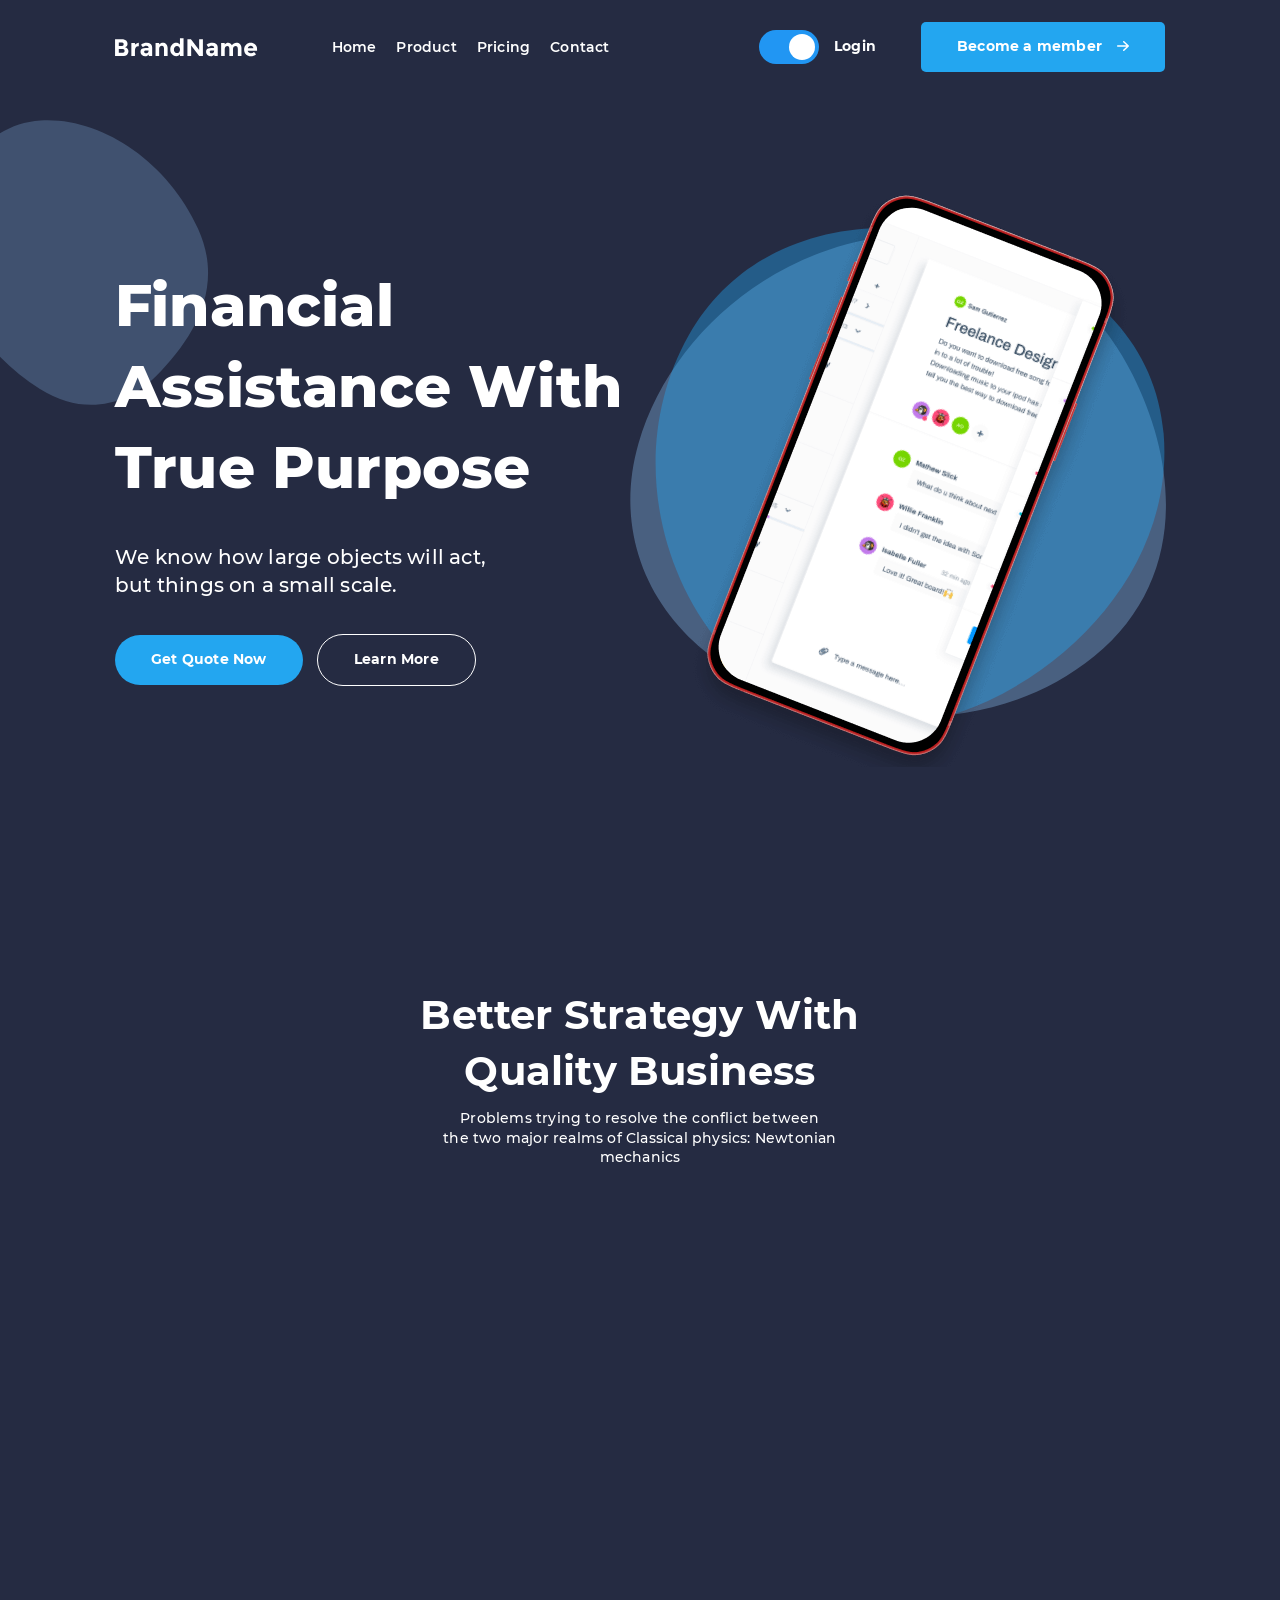
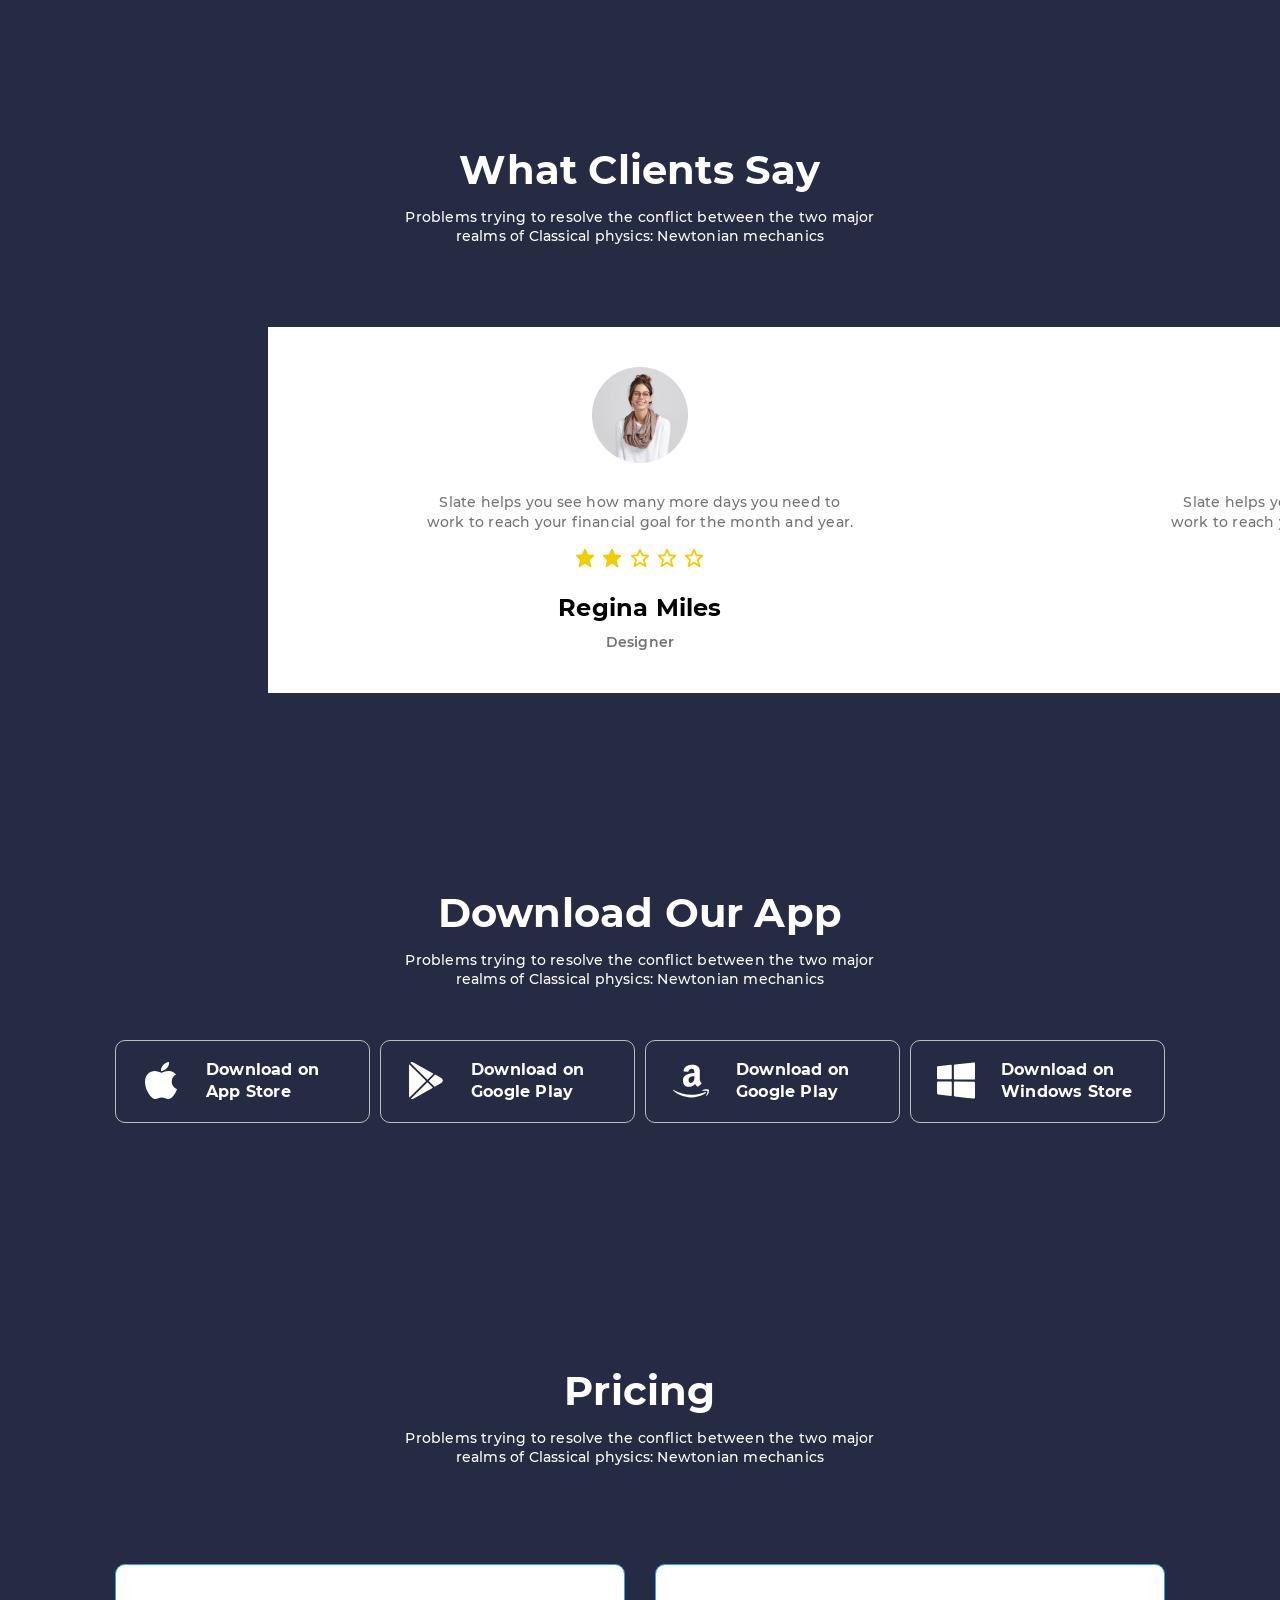
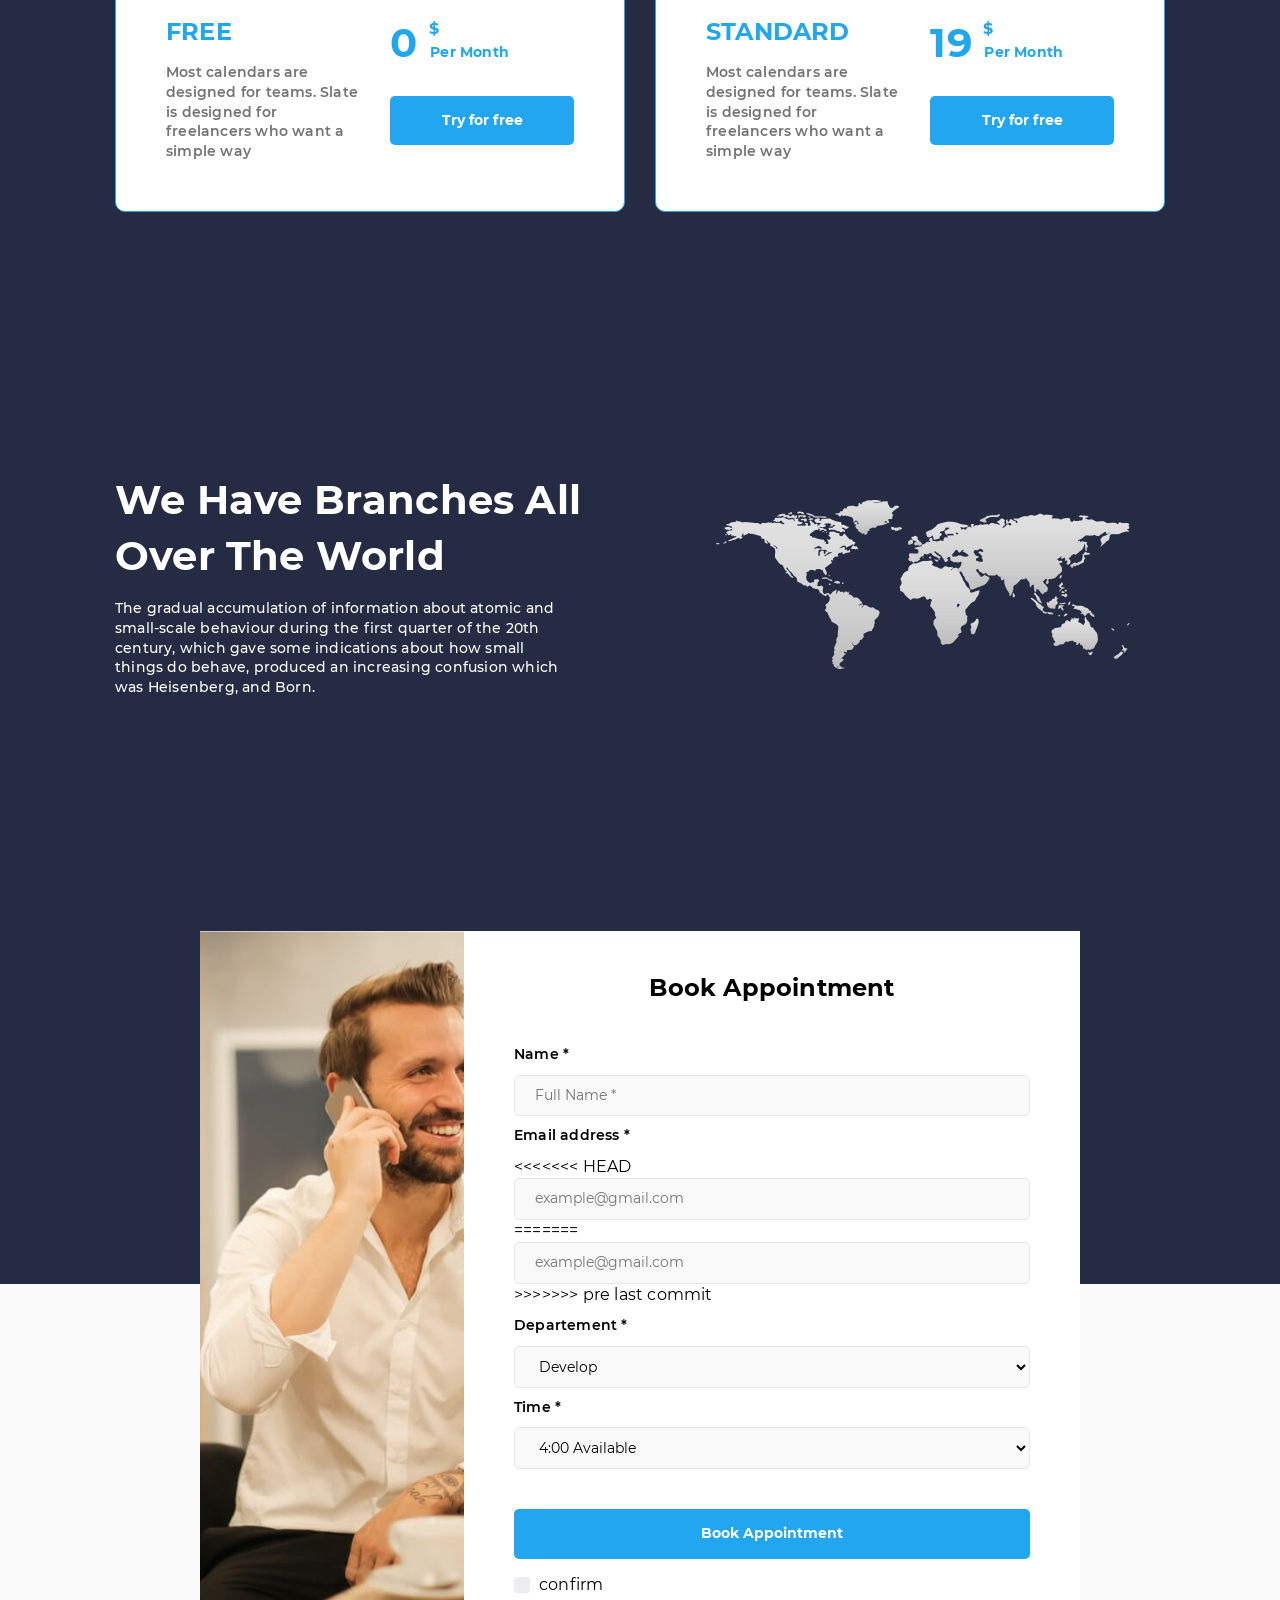
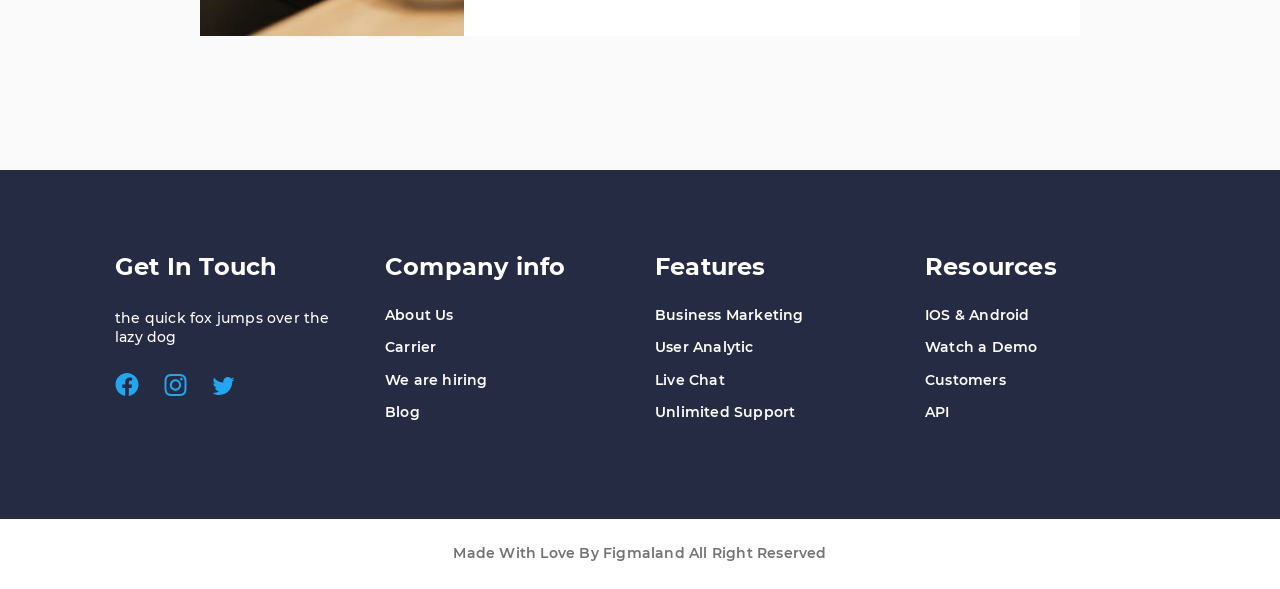
==== commit 4eb9a245: "pre last commit" ====
--- a/index.html
+++ b/index.html
@@ -9,7 +9,7 @@
   <link rel="stylesheet" href="./assets/css/reset.min.css">
   <link rel="stylesheet" href="https://unpkg.com/swiper/swiper-bundle.min.css" />
   <link rel="stylesheet" href="https://unpkg.com/aos@next/dist/aos.css" />
-  <link rel="stylesheet" href="./assets/css/style.min.css?ver=14.04.21">
+  <link rel="stylesheet" href="./assets/css/style.css?ver=14.04.21">
 
 </head>
 
@@ -42,6 +42,10 @@
           </nav>
         </div>
         <div class="header__customer-area">
+          <label class="header__theme-switch switch">
+            <input type="checkbox" checked>
+            <span class="slider round"></span>
+          </label>
           <a href="#" class="header__login-link">Login</a>
           <a href="#" class="header__cta btn btn_prime btn_la">Become a member</a>
         </div>
@@ -287,11 +291,15 @@
               <h2 class="contacts__form-title">Book Appointment</h2>
               <div class="contacts__input form-el">
                 <p class="form-el__title">Name *</p>
-                <input type="text" class="form-el__input" placeholder="Full Name *">
+                <input type="text" name="name" class="form-el__input" placeholder="Full Name *">
               </div>
               <div class="contacts__input form-el">
                 <p class="form-el__title">Email address *</p>
-                <input type="text" class="form-el__input" placeholder="example@gmail.com">
+<<<<<<< HEAD
+                <input type="text" name="email" class="form-el__input" placeholder="example@gmail.com">
+=======
+                <input type="email" name="email" class="form-el__input" placeholder="example@gmail.com">
+>>>>>>> pre last commit
               </div>
               <div class="contacts__input form-el">
                 <p class="form-el__title">Departement *</p>
@@ -422,7 +430,7 @@
 
   <script src="https://unpkg.com/swiper/swiper-bundle.min.js"></script>
   <script src="https://unpkg.com/aos@next/dist/aos.js"></script>
-  <script src="./assets/js/script.min.js"></script>
+  <script src="./assets/js/script.js"></script>
 
 </body>
 
--- a/assets/css/style.css
+++ b/assets/css/style.css
@@ -0,0 +1,1373 @@
+/* montserrat-regular - latin */
+@font-face {
+  font-family: "Montserrat";
+  font-style: normal;
+  font-weight: 400;
+  font-display: swap;
+  src: local(""),
+    url("../fonts/montserrat/montserrat-v15-latin-regular.woff2")
+      format("woff2"),
+    /* Chrome 26+, Opera 23+, Firefox 39+ */
+      url("../fonts/montserrat/montserrat-v15-latin-regular.woff")
+      format("woff"); /* Chrome 6+, Firefox 3.6+, IE 9+, Safari 5.1+ */
+}
+/* montserrat-500 - latin */
+@font-face {
+  font-family: "Montserrat";
+  font-style: normal;
+  font-weight: 500;
+  font-display: swap;
+  src: local(""),
+    url("../fonts/montserrat/montserrat-v15-latin-500.woff2") format("woff2"),
+    /* Chrome 26+, Opera 23+, Firefox 39+ */
+      url("../fonts/montserrat/montserrat-v15-latin-500.woff") format("woff"); /* Chrome 6+, Firefox 3.6+, IE 9+, Safari 5.1+ */
+}
+/* montserrat-600 - latin */
+@font-face {
+  font-family: "Montserrat";
+  font-style: normal;
+  font-weight: 600;
+  font-display: swap;
+  src: local(""),
+    url("../fonts/montserrat/montserrat-v15-latin-600.woff2") format("woff2"),
+    /* Chrome 26+, Opera 23+, Firefox 39+ */
+      url("../fonts/montserrat/montserrat-v15-latin-600.woff") format("woff"); /* Chrome 6+, Firefox 3.6+, IE 9+, Safari 5.1+ */
+}
+/* montserrat-700 - latin */
+@font-face {
+  font-family: "Montserrat";
+  font-style: normal;
+  font-weight: 700;
+  font-display: swap;
+  src: local(""),
+    url("../fonts/montserrat/montserrat-v15-latin-700.woff2") format("woff2"),
+    /* Chrome 26+, Opera 23+, Firefox 39+ */
+      url("../fonts/montserrat/montserrat-v15-latin-700.woff") format("woff"); /* Chrome 6+, Firefox 3.6+, IE 9+, Safari 5.1+ */
+}
+/* montserrat-800 - latin */
+@font-face {
+  font-family: "Montserrat";
+  font-style: normal;
+  font-weight: 800;
+  font-display: swap;
+  src: local(""),
+    url("../fonts/montserrat/montserrat-v15-latin-800.woff2") format("woff2"),
+    /* Chrome 26+, Opera 23+, Firefox 39+ */
+      url("../fonts/montserrat/montserrat-v15-latin-800.woff") format("woff"); /* Chrome 6+, Firefox 3.6+, IE 9+, Safari 5.1+ */
+}
+
+/* default */
+
+:root {
+  --content-width: 1050px;
+  --mob-padding: 20px;
+  --gutter: 15px;
+  --dark-background-color: #252b42;
+  --primary-color: #23a6f0;
+  --grey: #737373;
+  --text-color: #fff;
+}
+
+html[data-mode='light'] {
+  --dark-background-color: #f1f1f1;
+  --primary-color: #46b1f0;
+  --grey: #c4c4c4;
+  --text-color: #252b42;
+}
+
+html[data-mode='light'] img {
+  opacity: 0.7;
+}
+
+body {
+  font-family: "Montserrat";
+  font-size: 16px;
+  margin: 0;
+  line-height: 1.4;
+  letter-spacing: 0.2px;
+}
+
+ul {
+  padding-left: 0;
+}
+
+/* components */
+
+.container {
+  max-width: calc(var(--content-width) + var(--mob-padding) * 2);
+  padding-left: var(--mob-padding);
+  padding-right: var(--mob-padding);
+  margin-left: auto;
+  margin-right: auto;
+}
+
+.row {
+  display: flex;
+  flex-wrap: wrap;
+  margin-right: calc(var(--gutter) * -1);
+  margin-left: calc(var(--gutter) * -1);
+}
+
+.btn {
+  display: inline-block;
+  padding: 15px 36px;
+  text-align: center;
+  font-weight: bold;
+  font-size: 14px;
+  color: #fff;
+  text-decoration: none;
+  border-radius: 5px;
+  border: none;
+  appearance: none;
+  cursor: pointer;
+}
+
+.btn_prime {
+  background-color: var(--primary-color);
+}
+
+.btn_round {
+  border-radius: 999px;
+}
+
+.btn_la::after {
+  content: url("data:image/svg+xml,%3Csvg width='12' height='10' viewBox='0 0 12 10' fill='none' xmlns='http://www.w3.org/2000/svg'%3E%3Cpath fill-rule='evenodd' clip-rule='evenodd' d='M0 5C0 4.81059 0.079009 4.62895 0.219646 4.49502C0.360282 4.36108 0.551026 4.28584 0.749916 4.28584H9.43845L6.21831 1.22068C6.07749 1.08658 5.99838 0.904705 5.99838 0.715059C5.99838 0.525414 6.07749 0.343536 6.21831 0.209436C6.35912 0.0753365 6.5501 0 6.74925 0C6.94839 0 7.13937 0.0753365 7.28019 0.209436L11.7797 4.49438C11.8495 4.56072 11.9049 4.63952 11.9427 4.72629C11.9805 4.81305 12 4.90606 12 5C12 5.09394 11.9805 5.18695 11.9427 5.27371C11.9049 5.36048 11.8495 5.43928 11.7797 5.50562L7.28019 9.79056C7.13937 9.92466 6.94839 10 6.74925 10C6.5501 10 6.35912 9.92466 6.21831 9.79056C6.07749 9.65646 5.99838 9.47459 5.99838 9.28494C5.99838 9.0953 6.07749 8.91342 6.21831 8.77932L9.43845 5.71416H0.749916C0.551026 5.71416 0.360282 5.63892 0.219646 5.50499C0.079009 5.37106 0 5.18941 0 5Z' fill='white'/%3E%3C/svg%3E%0A");
+  display: inline-block;
+  margin-left: 15px;
+  transition: 0.3s;
+}
+
+.btn_la:hover::after {
+  transform: translate(3px, 0);
+}
+
+.btn_transparent {
+  border-radius: 999px;
+  border: 1px solid #fff;
+}
+
+.s-title {
+  font-weight: bold;
+  font-size: 40px;
+  color: var(--text-color);
+  max-width: 455px;
+  text-align: center;
+}
+
+.s-subtitle {
+  font-weight: 500;
+  font-size: 14px;
+  max-width: 470px;
+  color: var(--text-color);
+  text-align: center;
+}
+
+@media (max-width: 560px) {
+  .s-subtitle {
+    max-width: 262px;
+  }
+}
+
+/* header */
+.header {
+  position: fixed;
+  top: 0;
+  left: 0;
+  width: 100%;
+  padding-top: 20px;
+  padding-bottom: 20px;
+  background-color: var(--dark-background-color);
+  z-index: 9;
+}
+
+@media (max-width: 920px) {
+  .header {
+    padding-top: 36px;
+    padding-bottom: 36px;
+  }
+}
+
+.header__inner {
+  display: flex;
+  flex-wrap: wrap;
+  justify-content: space-between;
+  align-items: center;
+}
+
+.header__logo-wrap {
+}
+
+.header__logo-link {
+}
+
+.header__logo-img {
+}
+
+.header__menu-wrap {
+  margin-right: auto;
+  margin-left: 10%;
+  margin-left: 7%;
+}
+
+@media (max-width: 920px) {
+  .header__menu-wrap {
+    display: none;
+    margin-left: 0;
+  }
+}
+
+.header__menu-wrap_visible {
+  display: block;
+  width: 100%;
+  padding-top: 30px;
+  order: 3;
+}
+
+.header__nav {
+}
+
+.header__menu {
+  display: flex;
+  list-style-type: none;
+}
+
+@media (max-width: 920px) {
+  .header__menu {
+    flex-direction: column;
+    align-items: center;
+  }
+}
+
+.header__menu-item {
+  margin-right: 20px;
+}
+
+@media (max-width: 920px) {
+  .header__menu-item {
+    margin-right: 0;
+    margin-bottom: 15px;
+  }
+}
+
+.header__menu-item:last-child {
+  margin-right: 0;
+}
+
+@media (max-width: 920px) {
+  .header__menu-item:last-child {
+    margin-bottom: 0;
+  }
+}
+
+.header__item-link {
+  color: var(--text-color);
+  font-weight: 600;
+  font-size: 14px;
+  text-decoration: none;
+}
+
+.header__customer-area {
+  display: flex;
+  align-items: center;
+}
+
+@media (max-width: 920px) {
+  .header__customer-area {
+    margin-left: auto;
+  }
+}
+
+.header__theme-switch {
+  margin-right: 15px;
+}
+
+.header__login-link {
+  font-weight: bold;
+  font-size: 14px;
+  color: var(--text-color);
+  text-decoration: none;
+  margin-right: 45px;
+}
+
+.header__cta {
+}
+
+@media (max-width: 920px) {
+  .header__cta {
+    display: none;
+  }
+}
+
+.header__burger {
+  display: none;
+}
+
+@media (max-width: 920px) {
+  .header__burger {
+    display: block;
+  }
+}
+
+/* 
+*
+*
+* index page
+*
+*
+*/
+
+/* promo */
+.promo {
+  padding-top: 184px;
+  padding-bottom: 80px;
+  background-color: var(--dark-background-color);
+  background-image: url(../img/promo/bg-el.svg);
+  background-size: auto;
+  background-repeat: no-repeat;
+  background-position: left 0 top 120px;
+  overflow: hidden;
+  color: var(--text-color);
+}
+
+@media (max-width: 560px) {
+  .promo {
+    padding-top: 140px;
+    padding-bottom: 35px;
+  }
+}
+
+.promo__info-block {
+  display: flex;
+  flex-direction: column;
+  justify-content: center;
+  width: calc(100% / 12 * 6 - var(--gutter) * 2);
+  margin-right: var(--gutter);
+  margin-left: var(--gutter);
+}
+
+@media (max-width: 920px) {
+  .promo__info-block {
+    width: calc(100% - var(--gutter) * 2);
+  }
+}
+
+.promo__title {
+  font-weight: 800;
+  font-size: 58px;
+  margin-bottom: 35px;
+}
+
+@media (max-width: 560px) {
+  .promo__title {
+    font-size: 11vw;
+    text-align: center;
+  }
+}
+
+.promo__info-txt {
+  font-weight: 500;
+  font-size: 20px;
+  max-width: 376px;
+  margin-bottom: 35px;
+}
+
+@media (max-width: 560px) {
+  .promo__info-txt {
+    text-align: center;
+    max-width: 280px;
+    margin-left: auto;
+    margin-right: auto;
+  }
+}
+
+.promo__btns {
+}
+
+@media (max-width: 560px) {
+  .promo__btns {
+    display: flex;
+    flex-direction: column;
+    align-items: center;
+  }
+}
+
+.promo__cta {
+  margin-right: 10px;
+}
+
+@media (max-width: 560px) {
+  .promo__cta {
+    margin-right: 0;
+    margin-bottom: 20px;
+  }
+}
+
+.promo__learn-more {
+}
+
+.promo__bg-block {
+  position: relative;
+  display: flex;
+  align-items: center;
+  justify-content: center;
+  width: calc(100% / 12 * 6 - var(--gutter) * 2);
+  margin-right: var(--gutter);
+  margin-left: var(--gutter);
+}
+
+@media (max-width: 920px) {
+  .promo__bg-block {
+    padding-top: 50px;
+    padding-bottom: 50px;
+    width: calc(100% - var(--gutter) * 2);
+  }
+}
+
+@media (max-width: 560px) {
+  .promo__bg-block {
+    padding-top: 30px;
+    padding-bottom: 10px;
+  }
+}
+
+.promo__bg-block::after,
+.promo__bg-block::before {
+  content: "";
+  position: absolute;
+  width: 100%;
+  padding-top: 100%;
+  left: 0;
+  top: 50%;
+  transform: translate(0, -50%);
+  background-size: contain;
+  background-position: center;
+  background-repeat: no-repeat;
+}
+
+.promo__bg-block::before {
+  background-image: url(../img/promo/part1.svg);
+  width: 105%;
+  left: -25px;
+  animation-name: rotating1;
+  animation-iteration-count: infinite;
+  animation-duration: 40s;
+}
+
+.promo__bg-block::after {
+  background-image: url(../img/promo/part2.svg);
+  animation-name: rotating2;
+  animation-iteration-count: infinite;
+  animation-duration: 30s;
+}
+
+.promo__phone-img {
+  position: relative;
+  z-index: 2;
+  animation-name: slidein;
+  animation-duration: 2.5s;
+}
+
+@keyframes rotating1 {
+  0% {
+    transform: translate(0, -50%);
+  }
+
+  50% {
+    transform: translate(0, -50%) rotate(1turn) scale(1.2);
+  }
+
+  100% {
+    transform: translate(0, -50%);
+  }
+}
+
+@keyframes rotating2 {
+  0% {
+    transform: translate(0, -50%);
+  }
+
+  50% {
+    transform: translate(0, -50%) rotate(1turn);
+  }
+
+  100% {
+    transform: translate(0, -50%);
+  }
+}
+
+@keyframes slidein {
+  from {
+    transform: translate(0, -20%);
+    opacity: 0;
+  }
+
+  to {
+    transform: translate(0, 0);
+    opacity: 1;
+  }
+}
+
+/* pluses */
+.pluses {
+  background: var(--dark-background-color);
+  padding-top: 140px;
+  padding-bottom: 10px;
+  color: var(--text-color);
+}
+
+@media (max-width: 920px) {
+  .pluses {
+    padding-top: 75px;
+  }
+}
+
+.pluses__title {
+  /* max-width: 435px; */
+  margin-left: auto;
+  margin-right: auto;
+  margin-bottom: 10px;
+}
+
+@media (max-width: 560px) {
+  .pluses__title br {
+    display: block;
+  }
+}
+
+.pluses__subtitle {
+  margin-left: auto;
+  margin-right: auto;
+  margin-bottom: 70px;
+}
+
+@media (max-width: 920px) {
+  .pluses__subtitle {
+    margin-bottom: 45px;
+  }
+}
+
+.pluses__card {
+  margin-left: var(--gutter);
+  margin-right: var(--gutter);
+  margin-bottom: 30px;
+}
+
+@media (max-width: 560px) {
+  .pluses__card:last-child {
+    margin-bottom: 0;
+  }
+}
+
+.plus-card {
+  position: relative;
+  width: calc(100% / 12 * 4 - var(--gutter) * 2);
+  color: var(--text-color);
+  border: 1px solid #f2f2f2;
+  padding-top: 35px;
+  padding-bottom: 35px;
+  padding-right: 27px;
+  padding-left: 88px;
+  border-radius: 2px;
+  word-break: break-word;
+}
+
+@media (max-width: 560px) {
+  .plus-card {
+    border-color: transparent;
+  }
+}
+
+@media (max-width: 920px) {
+  .plus-card {
+    width: calc(100% / 12 * 6 - var(--gutter) * 2);
+  }
+}
+
+@media (max-width: 560px) {
+  .plus-card {
+    width: calc(100% - var(--gutter) * 2);
+  }
+}
+
+.plus-card__ico {
+  position: absolute;
+  top: 35px;
+  left: 20px;
+  max-width: 50px;
+}
+
+.plus-card__title {
+  font-weight: bold;
+  font-size: 16px;
+  margin-bottom: 5px;
+}
+
+.plus-card__subtitle {
+  font-weight: 500;
+  font-size: 14px;
+}
+
+/* reviews */
+.reviews {
+  background: var(--dark-background-color);
+  padding-top: 112px;
+  padding-bottom: 112px;
+}
+
+@media (max-width: 560px) {
+  .reviews {
+    padding-top: 75px;
+    padding-bottom: 85px;
+  }
+}
+
+.reviews__title {
+  margin-left: auto;
+  margin-right: auto;
+  margin-bottom: 10px;
+}
+
+.reviews__subtitle {
+  margin-left: auto;
+  margin-right: auto;
+  margin-bottom: 80px;
+}
+
+@media (max-width: 560px) {
+  .reviews__subtitle {
+    margin-bottom: 60px;
+  }
+}
+
+.reviews__slider {
+  max-width: 744px;
+  margin-left: auto;
+  margin-right: auto;
+  border-radius: 8px;
+}
+
+/* review-card  */
+
+.review-card {
+  background: var(--text-color);
+  padding: 40px;
+  text-align: center;
+}
+
+.review-card__inner {
+  display: flex;
+  flex-direction: column;
+  align-items: center;
+  max-width: 435px;
+  margin-left: auto;
+  margin-right: auto;
+}
+
+.review-card__img {
+  margin-bottom: 30px;
+}
+
+.review-card__desc {
+  margin-bottom: 15px;
+  font-weight: 500;
+  font-size: 14px;
+  color: var(--grey);
+}
+
+.review-card__rate {
+  margin-bottom: 15px;
+}
+
+.review-card__name {
+  font-weight: bold;
+  font-size: 24px;
+  margin-bottom: 8px;
+}
+
+.review-card__position {
+  font-weight: 600;
+  font-size: 14px;
+  color: var(--grey);
+}
+
+/* rate */
+.rate {
+}
+
+.rate__star {
+  content: url("data:image/svg+xml,%3Csvg width='23' height='23' viewBox='0 0 23 23' fill='none' xmlns='http://www.w3.org/2000/svg'%3E%3Cpath d='M5.99772 13.1377L4.63104 19.0557C4.58872 19.2349 4.60143 19.4227 4.6675 19.5945C4.73357 19.7664 4.84993 19.9143 5.00139 20.0191C5.15286 20.1238 5.33237 20.1804 5.5165 20.1814C5.70062 20.1825 5.8808 20.1281 6.03349 20.0252L11.0278 16.6956L16.0222 20.0252C16.1784 20.1289 16.3627 20.1823 16.5502 20.1782C16.7377 20.1741 16.9194 20.1127 17.0709 20.0022C17.2225 19.8917 17.3365 19.7375 17.3978 19.5602C17.4591 19.383 17.4646 19.1912 17.4136 19.0107L15.736 13.1404L19.8966 9.39628C20.0298 9.27629 20.125 9.11988 20.1703 8.94638C20.2156 8.77289 20.209 8.58992 20.1515 8.4201C20.0939 8.25029 19.9878 8.10107 19.8463 7.99091C19.7048 7.88075 19.5342 7.81448 19.3554 7.80029L14.1263 7.38386L11.8634 2.37485C11.7913 2.21356 11.674 2.0766 11.5257 1.98049C11.3774 1.88439 11.2045 1.83325 11.0278 1.83325C10.8511 1.83325 10.6782 1.88439 10.53 1.98049C10.3817 2.0766 10.2644 2.21356 10.1922 2.37485L7.92942 7.38386L2.70027 7.79937C2.52457 7.81329 2.35661 7.87753 2.21647 7.98441C2.07634 8.09128 1.96996 8.23627 1.91006 8.40202C1.85017 8.56777 1.83929 8.74727 1.87874 8.91904C1.91819 9.09081 2.00629 9.24758 2.1325 9.37059L5.99772 13.1377ZM8.61459 9.16972C8.77831 9.15682 8.93555 9.10012 9.06982 9.00555C9.20409 8.91098 9.31044 8.78203 9.37773 8.63222L11.0278 4.98071L12.6779 8.63222C12.7452 8.78203 12.8516 8.91098 12.9859 9.00555C13.1201 9.10012 13.2774 9.15682 13.4411 9.16972L17.0843 9.45865L14.0841 12.159C13.8236 12.3938 13.7199 12.7552 13.8153 13.0927L14.9646 17.1148L11.5378 14.83C11.3874 14.729 11.2104 14.6751 11.0292 14.6751C10.8481 14.6751 10.671 14.729 10.5206 14.83L6.93972 17.2175L7.90282 13.0478C7.93813 12.8944 7.93339 12.7346 7.88906 12.5836C7.84472 12.4326 7.76228 12.2955 7.64966 12.1856L4.8631 9.46874L8.61459 9.16972Z' fill='%23F3CD03'/%3E%3C/svg%3E%0A");
+}
+
+.rate[data-mark="5"] .rate__star:nth-child(-n + 5),
+.rate[data-mark="4"] .rate__star:nth-child(-n + 4),
+.rate[data-mark="3"] .rate__star:nth-child(-n + 3),
+.rate[data-mark="2"] .rate__star:nth-child(-n + 2),
+.rate[data-mark="1"] .rate__star:nth-child(-n + 1) {
+  content: url("data:image/svg+xml,%3Csvg width='23' height='23' viewBox='0 0 23 23' fill='none' xmlns='http://www.w3.org/2000/svg'%3E%3Cpath d='M20.1369 8.41927C20.0793 8.24946 19.9731 8.10025 19.8317 7.99006C19.6902 7.87987 19.5195 7.81353 19.3408 7.79922L14.1116 7.38371L11.8488 2.3747C11.7767 2.21337 11.6595 2.07634 11.5113 1.98016C11.3631 1.88397 11.1902 1.83274 11.0135 1.83264C10.8368 1.83254 10.6638 1.88359 10.5155 1.97961C10.3672 2.07563 10.2498 2.21253 10.1776 2.37378L7.91477 7.38371L2.68562 7.79922C2.50993 7.81314 2.34196 7.87738 2.20183 7.98425C2.06169 8.09113 1.95531 8.23612 1.89541 8.40187C1.83552 8.56762 1.82464 8.74712 1.86409 8.91889C1.90354 9.09066 1.99164 9.24743 2.11785 9.37044L5.98216 13.1375L4.61548 19.0555C4.57398 19.2347 4.58728 19.4221 4.65365 19.5936C4.72003 19.7651 4.83641 19.9127 4.98769 20.0172C5.13898 20.1217 5.31819 20.1783 5.50206 20.1797C5.68593 20.1811 5.86598 20.1272 6.01885 20.025L11.0132 16.6955L16.0075 20.025C16.1638 20.1288 16.348 20.1822 16.5355 20.1781C16.723 20.1739 16.9047 20.1125 17.0563 20.002C17.2078 19.8916 17.3219 19.7373 17.3832 19.5601C17.4444 19.3828 17.4499 19.1911 17.399 19.0106L15.7213 13.1403L19.8819 9.39612C20.1543 9.15031 20.2543 8.7669 20.1369 8.41927Z' fill='%23F3CD03'/%3E%3C/svg%3E%0A");
+}
+
+/* app */
+.app {
+  padding-top: 80px;
+  padding-bottom: 80px;
+  background: var(--dark-background-color);
+}
+
+.app__title {
+  margin-left: auto;
+  margin-right: auto;
+  margin-bottom: 10px;
+}
+
+.app__subtitle {
+  margin-left: auto;
+  margin-right: auto;
+  margin-bottom: 50px;
+}
+
+.app__row {
+  display: grid;
+  grid-template-columns: repeat(4, 1fr);
+  column-gap: 10px;
+  row-gap: 10px;
+  /* padding-left: 60px; */
+  /* padding-right: 60px; */
+}
+
+@media (max-width: 920px) {
+  .app__row {
+    grid-template-columns: repeat(2, 1fr);
+  }
+}
+
+@media (max-width: 560px) {
+  .app__row {
+    grid-template-columns: repeat(1, 1fr);
+    row-gap: 20px;
+  }
+}
+
+.app__card {
+  position: relative;
+  border: 1px solid #bdbdbd;
+  padding-top: 18px;
+  padding-right: 28px;
+  padding-bottom: 18px;
+  color: var(--text-color);
+  border-radius: 10px;
+  background: var(--dark-background-color);
+}
+
+@media (max-width: 560px) {
+  .app__card {
+    background-color: #fff;
+    color: var(--dark-background-color);
+  }
+}
+
+.app__card::before {
+  content: "";
+  position: absolute;
+  top: 50%;
+  left: 26px;
+  width: 38px;
+  height: 38px;
+  background-color: #fff;
+  -webkit-mask-repeat: no-repeat;
+  mask-repeat: no-repeat;
+  -webkit-mask-position: center;
+  mask-position: center;
+  -webkit-mask-size: contain;
+  mask-size: contain;
+  transform: translate(0, -50%);
+}
+
+@media (max-width: 560px) {
+  .app__card::before {
+    background-color: var(--dark-background-color);
+  }
+}
+
+.app__card_apple::before {
+  -webkit-mask-image: url(../img/app/apple.svg);
+  mask-image: url(../img/app/apple.svg);
+}
+
+.app__card-txt {
+  font-weight: bold;
+  font-size: 16px;
+  width: 60%;
+  margin-left: auto;
+}
+
+.app__card-link {
+  position: absolute;
+  top: 0;
+  left: 0;
+  bottom: 0;
+  right: 0;
+}
+
+.app__card_google::before {
+  -webkit-mask-image: url(../img/app/google.svg);
+  mask-image: url(../img/app/google.svg);
+}
+
+.app__card_amazon::before {
+  -webkit-mask-image: url(../img/app/amazon.svg);
+  mask-image: url(../img/app/amazon.svg);
+}
+
+.app__card_windows::before {
+  -webkit-mask-image: url(../img/app/wind.svg);
+  mask-image: url(../img/app/wind.svg);
+}
+
+/* price */
+.price {
+  padding-top: 160px;
+  padding-bottom: 160px;
+  background: var(--dark-background-color);
+}
+
+@media (max-width: 560px) {
+  .price {
+    padding-top: 75px;
+    padding-bottom: 120px;
+  }
+}
+
+.price__title {
+  margin-bottom: 10px;
+  margin-left: auto;
+  margin-right: auto;
+}
+
+.price__subtitle {
+  margin-bottom: 96px;
+  margin-left: auto;
+  margin-right: auto;
+}
+
+.price__card {
+  margin-left: var(--gutter);
+  margin-right: var(--gutter);
+}
+
+@media (max-width: 920px) {
+  .price__card {
+    margin-bottom: 30px;
+  }
+}
+
+.price-card {
+  display: flex;
+  width: calc(100% / 12 * 6 - var(--gutter) * 2);
+  border: 1px solid #23a6f0;
+  box-sizing: border-box;
+  border-radius: 10px;
+  background: var(--text-color);
+  padding: 50px;
+}
+
+@media (max-width: 920px) {
+  .price-card {
+    width: calc(100% - var(--gutter) * 2);
+  }
+}
+
+@media (max-width: 560px) {
+  .price-card {
+    flex-direction: column;
+  }
+}
+
+.price-card__info-block {
+  width: 55%;
+  padding-right: 30px;
+}
+
+@media (max-width: 560px) {
+  .price-card__info-block {
+    width: 100%;
+  }
+}
+
+.price-card__title {
+  font-weight: bold;
+  font-size: 24px;
+  color: var(--primary-color);
+  text-transform: uppercase;
+  margin-bottom: 15px;
+}
+
+.price-card__txt {
+  font-weight: 600;
+  font-size: 14px;
+  color: var(--grey);
+}
+
+.price-card__price-block {
+  width: 45%;
+}
+
+@media (max-width: 560px) {
+  .price-card__price-block {
+    padding-top: 30px;
+    width: 100%;
+  }
+}
+
+.price-card__price {
+  display: block;
+  font-weight: bold;
+  font-size: 40px;
+  margin-bottom: 25px;
+  color: var(--primary-color);
+}
+
+.price-card__price::after {
+  content: "Per Month";
+  display: inline-block;
+  position: relative;
+  left: -20px;
+  font-size: 14px;
+}
+
+.price-card__price sup {
+  font-size: 16px;
+  vertical-align: text-top;
+}
+
+.price-card__get-btn {
+  width: 100%;
+}
+
+/* spread */
+.spread {
+  padding-top: 100px;
+  padding-bottom: 100px;
+  background: var(--dark-background-color);
+  overflow: hidden;
+}
+
+@media (max-width: 560px) {
+  .spread {
+    padding-top: 125px;
+    padding-bottom: 110px;
+  }
+}
+
+.spread__row {
+  align-items: center;
+}
+
+.spread__info-block {
+  margin-left: var(--gutter);
+  margin-right: var(--gutter);
+  width: calc(100% / 12 * 6 - var(--gutter) * 2);
+}
+
+@media (max-width: 560px) {
+  .spread__info-block {
+    width: calc(100% - var(--gutter) * 2);
+    padding-left: 22px;
+    padding-right: 22px;
+  }
+}
+
+.spread__title {
+  margin-bottom: 15px;
+  text-align: left;
+  max-width: 100%;
+}
+
+.spread__subtitle {
+  text-align: left;
+  max-width: 455px;
+}
+
+.spread__bg-block {
+  margin-right: var(--gutter);
+  margin-left: calc(100% / 12 - var(--gutter));
+  width: calc(100% / 12 * 5 - var(--gutter) * 2);
+}
+
+@media (max-width: 560px) {
+  .spread__bg-block {
+    padding-top: 130px;
+    margin-left: var(--gutter);
+    width: calc(100% - var(--gutter) * 2);
+    padding-left: 22px;
+    padding-right: 22px;
+  }
+}
+
+.spread__bg-img {
+}
+
+/* contacts */
+.contacts {
+  position: relative;
+  padding-top: 134px;
+  padding-bottom: 134px;
+  background: #fafafa;
+}
+
+@media (max-width: 560px) {
+  .contacts {
+    padding-top: 0;
+    padding-bottom: 0;
+  }
+}
+
+.contacts::before {
+  content: "";
+  position: absolute;
+  height: 50%;
+  top: 0;
+  left: 0;
+  right: 0;
+  background-color: var(--dark-background-color);
+}
+
+@media (max-width: 560px) {
+  .contacts__container {
+    padding-left: 0;
+    padding-right: 0;
+  }
+}
+
+.contacts__form {
+  position: relative;
+  max-width: 880px;
+  margin-left: auto;
+  margin-right: auto;
+  display: flex;
+  background: #fff;
+  z-index: 1;
+}
+
+@media (max-width: 560px) {
+  .contacts__form {
+    flex-direction: column;
+  }
+}
+
+.contacts__bg-block {
+  position: relative;
+  overflow: hidden;
+  width: 30%;
+}
+
+@media (max-width: 560px) {
+  .contacts__bg-block {
+    width: 100%;
+  }
+}
+
+.contacts__bg {
+  position: absolute;
+  height: 100%;
+  max-width: unset;
+  left: 50%;
+  top: 50%;
+  transform: translate(-50%, -50%);
+  /* width: auto; */
+  /* object-fit: cover;
+  object-position: center;
+  height: 100%; */
+}
+
+@media (max-width: 560px) {
+  .contacts__bg {
+    position: static;
+    max-width: 100%;
+    transform: none;
+    height: unset;
+  }
+}
+
+.contacts__info-block {
+  width: 70%;
+  padding-top: 40px;
+  padding-right: 50px;
+  padding-bottom: 40px;
+  padding-left: 50px;
+}
+
+@media (max-width: 560px) {
+  .contacts__info-block {
+    width: 100%;
+  }
+}
+
+.contacts__form-title {
+  font-weight: bold;
+  font-size: 24px;
+  margin-bottom: 40px;
+  text-align: center;
+}
+
+.contacts__input {
+  margin-bottom: 10px;
+}
+
+.contacts__submit {
+  margin-top: 30px;
+  width: 100%;
+}
+
+.contacts__confirm-wrap {
+  margin-top: 15px;
+}
+
+.form-el {
+}
+
+.form-el__title {
+  font-weight: 600;
+  font-size: 14px;
+  margin-bottom: 10px;
+}
+
+.form-el__input {
+  display: inline-block;
+  width: 100%;
+  font-weight: normal;
+  font-size: 14px;
+  padding: 10px 20px;
+  background: #f9f9f9;
+  border: 1px solid #e6e6e6;
+  border-radius: 5px;
+  -moz-appearance: none;
+  -webkit-appearance: none;
+  appearance: none;
+  outline: none;
+  transition: 0.3s;
+}
+
+.form-el__input:focus {
+  border-color: #777171;
+}
+
+.form-el__input.error {
+  border-color: red;
+}
+
+.form-el__select {
+  appearance: auto;
+}
+
+.styled-checkbox {
+  position: relative;
+  display: inline-block;
+  user-select: none;
+  padding-left: 25px;
+  cursor: pointer;
+}
+
+.styled-checkbox:hover span::before {
+  background-color: #abbaca;
+}
+
+.styled-checkbox input {
+  position: absolute;
+  opacity: 0;
+  visibility: hidden;
+}
+
+.styled-checkbox input:checked ~ span::before {
+  background-position: center;
+  background-color: #436488;
+}
+
+.styled-checkbox span {
+}
+
+.styled-checkbox span::before {
+  content: "";
+  position: absolute;
+  background-image: url("data:image/svg+xml,%3Csvg width='11' height='9' viewBox='0 0 11 9' fill='none' xmlns='http://www.w3.org/2000/svg'%3E%3Cpath d='M10.3915 1.84644L10.5329 1.70502L10.3915 1.56359L9.68648 0.858594L9.54513 0.717239L9.40371 0.858527L4.24995 6.00741L2.34631 4.10842L2.20489 3.96735L2.06364 4.10859L1.35864 4.81359L1.21722 4.95502L1.35864 5.09644L4.10864 7.84644L4.25006 7.98786L4.39148 7.84644L10.3915 1.84644Z' fill='white' stroke='white' stroke-width='0.4'/%3E%3C/svg%3E%0A");
+  background-repeat: no-repeat;
+  background-size: 90%;
+  background-position: center -300%;
+  top: 3px;
+  left: 0;
+  width: 16px;
+  height: 16px;
+  background-color: #eaeef2;
+  border-radius: 3px;
+  transition: background-color 0.3s, background-position 0.3s;
+}
+
+/* footer */
+.footer {
+}
+.footer__info-block {
+  padding-top: 80px;
+  padding-bottom: 80px;
+  background: var(--dark-background-color);
+}
+@media (max-width: 768px) {
+  .footer__info-block {
+    padding-bottom: 40px;
+  }
+}
+.footer__column {
+  margin-left: var(--gutter);
+  margin-right: var(--gutter);
+  width: calc(100% / 12 * 3 - var(--gutter) * 2);
+  color: var(--text-color);
+}
+@media (max-width: 768px) {
+  .footer__column {
+    width: calc(100% / 12 * 4 - var(--gutter) * 2);
+    margin-bottom: 30px;
+  }
+}
+@media (max-width: 560px) {
+  .footer__column {
+    width: calc(100% / 12 * 8 - var(--gutter) * 2);
+    margin-left: calc(100% / 12 * 3 - var(--gutter));
+  }
+}
+.footer__column-title {
+  font-weight: bold;
+  font-size: 24px;
+  margin-bottom: 20px;
+}
+.footer__col-text {
+  font-weight: 500;
+  font-size: 14px;
+  margin-top: 25px;
+  margin-bottom: 25px;
+}
+.footer__socials {
+}
+.footer__social-link {
+  display: inline-block;
+  margin-right: 20px;
+  margin-bottom: 10px;
+  vertical-align: middle;
+}
+.footer__social-link:last-child {
+  margin-right: 0;
+}
+.footer__social-link:hover .footer__social-img path {
+  fill: tomato;
+}
+.footer__social-img {
+  width: 24px;
+}
+.footer__nav {
+}
+.footer__menu {
+  list-style: none;
+}
+.footer__menu-item {
+  margin-bottom: 10px;
+}
+
+.footer__menu-item:last-child {
+  margin-bottom: 0;
+}
+.footer__menu-link {
+  color: var(--text-color);
+  font-weight: 600;
+  font-size: 14px;
+  text-decoration: none;
+}
+.footer__copyright-block {
+  padding-top: 25px;
+  padding-bottom: 25px;
+}
+.footer__copyright {
+  text-align: center;
+  font-weight: 600;
+  font-size: 14px;
+  color: var(--grey);
+}
+
+.footer__copyright br {
+  display: none;
+}
+
+@media (max-width: 560px) {
+  .footer__copyright br {
+    display: block;
+  }
+}
+
+/* custom switcher */
+.switch {
+  position: relative;
+  display: inline-block;
+  width: 60px;
+  height: 34px;
+}
+
+.switch input { 
+  opacity: 0;
+  width: 0;
+  height: 0;
+}
+
+.slider {
+  position: absolute;
+  cursor: pointer;
+  top: 0;
+  left: 0;
+  right: 0;
+  bottom: 0;
+  background-color: #ccc;
+  -webkit-transition: .4s;
+  transition: .4s;
+}
+
+.slider:before {
+  position: absolute;
+  content: "";
+  height: 26px;
+  width: 26px;
+  left: 4px;
+  bottom: 4px;
+  background-color: white;
+  -webkit-transition: .4s;
+  transition: .4s;
+}
+
+input:checked + .slider {
+  background-color: #2196F3;
+}
+
+input:focus + .slider {
+  box-shadow: 0 0 1px #2196F3;
+}
+
+input:checked + .slider:before {
+  -webkit-transform: translateX(26px);
+  -ms-transform: translateX(26px);
+  transform: translateX(26px);
+}
+
+/* Rounded sliders */
+.slider.round {
+  border-radius: 34px;
+}
+
+.slider.round:before {
+  border-radius: 50%;
+}
+
+
+/* 
+*
+*
+*contacts page
+*
+*
+*/
+.ip-contacts {
+  
+}
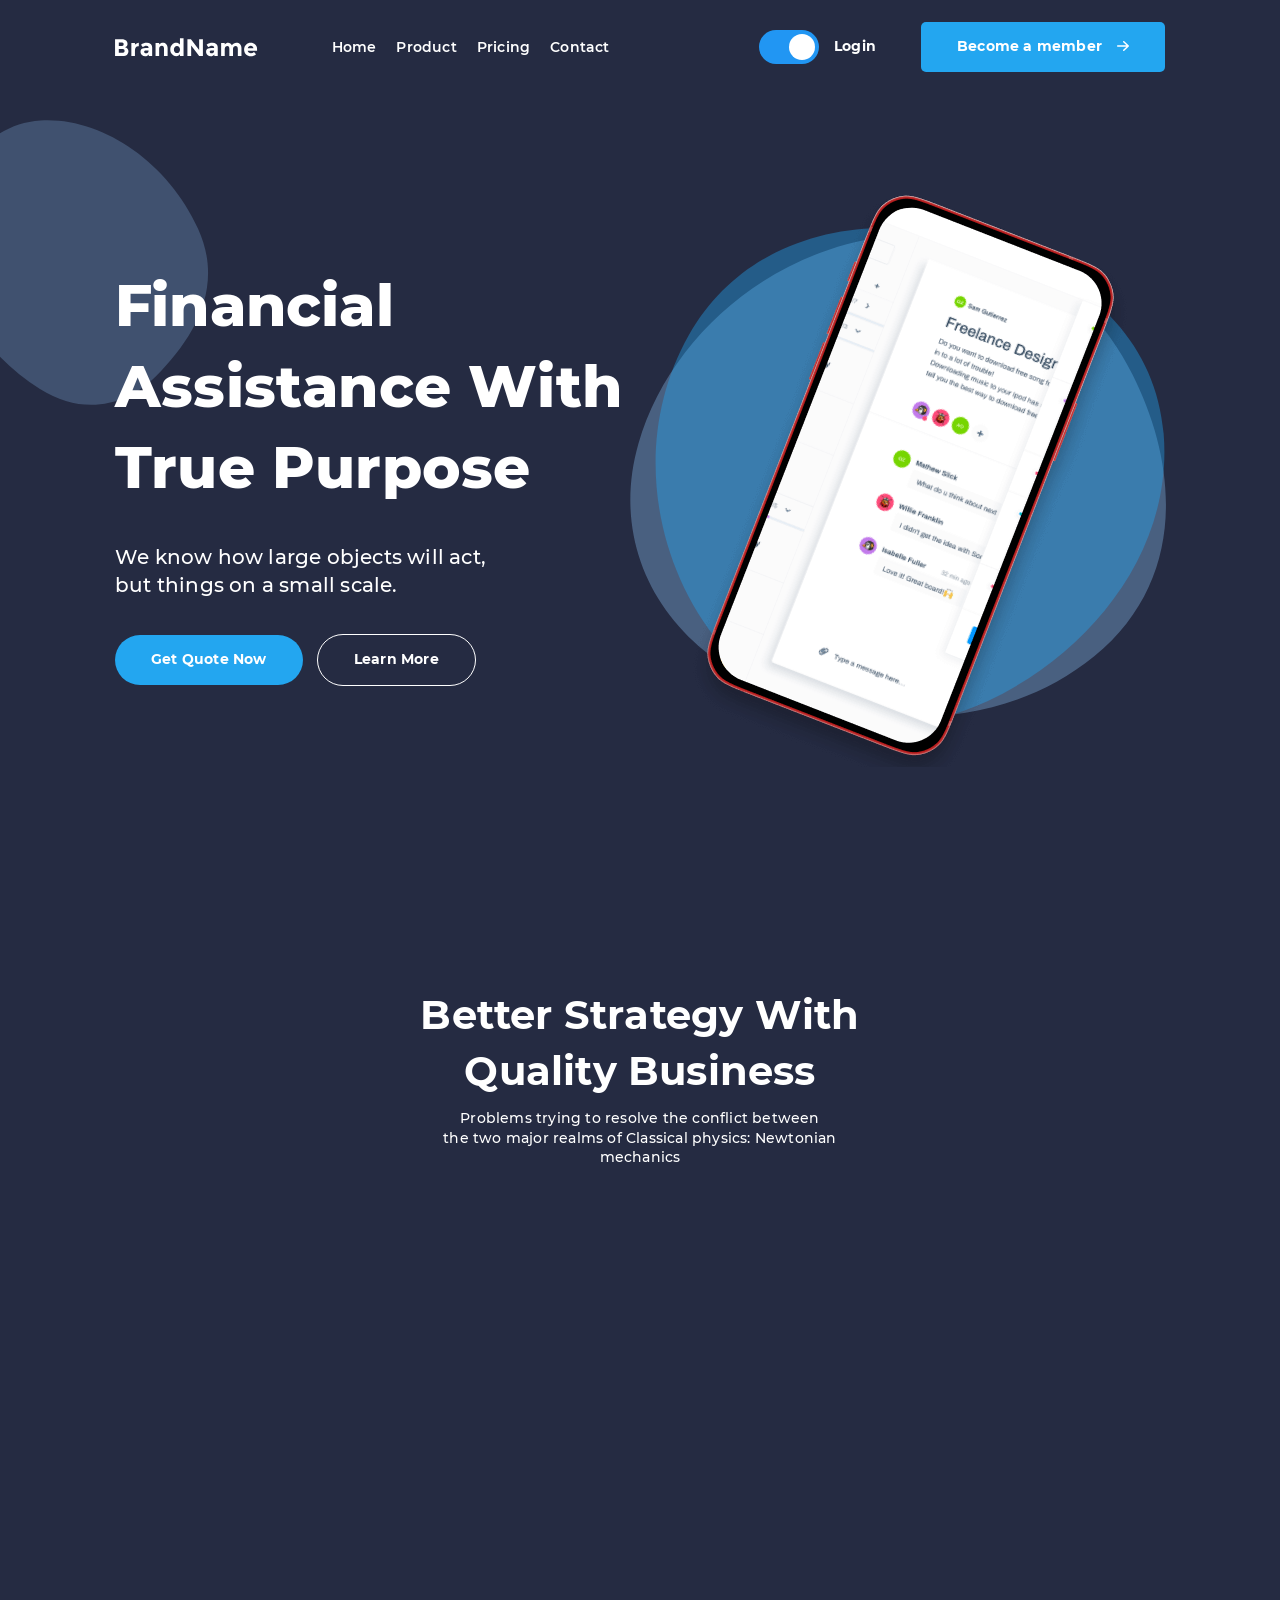
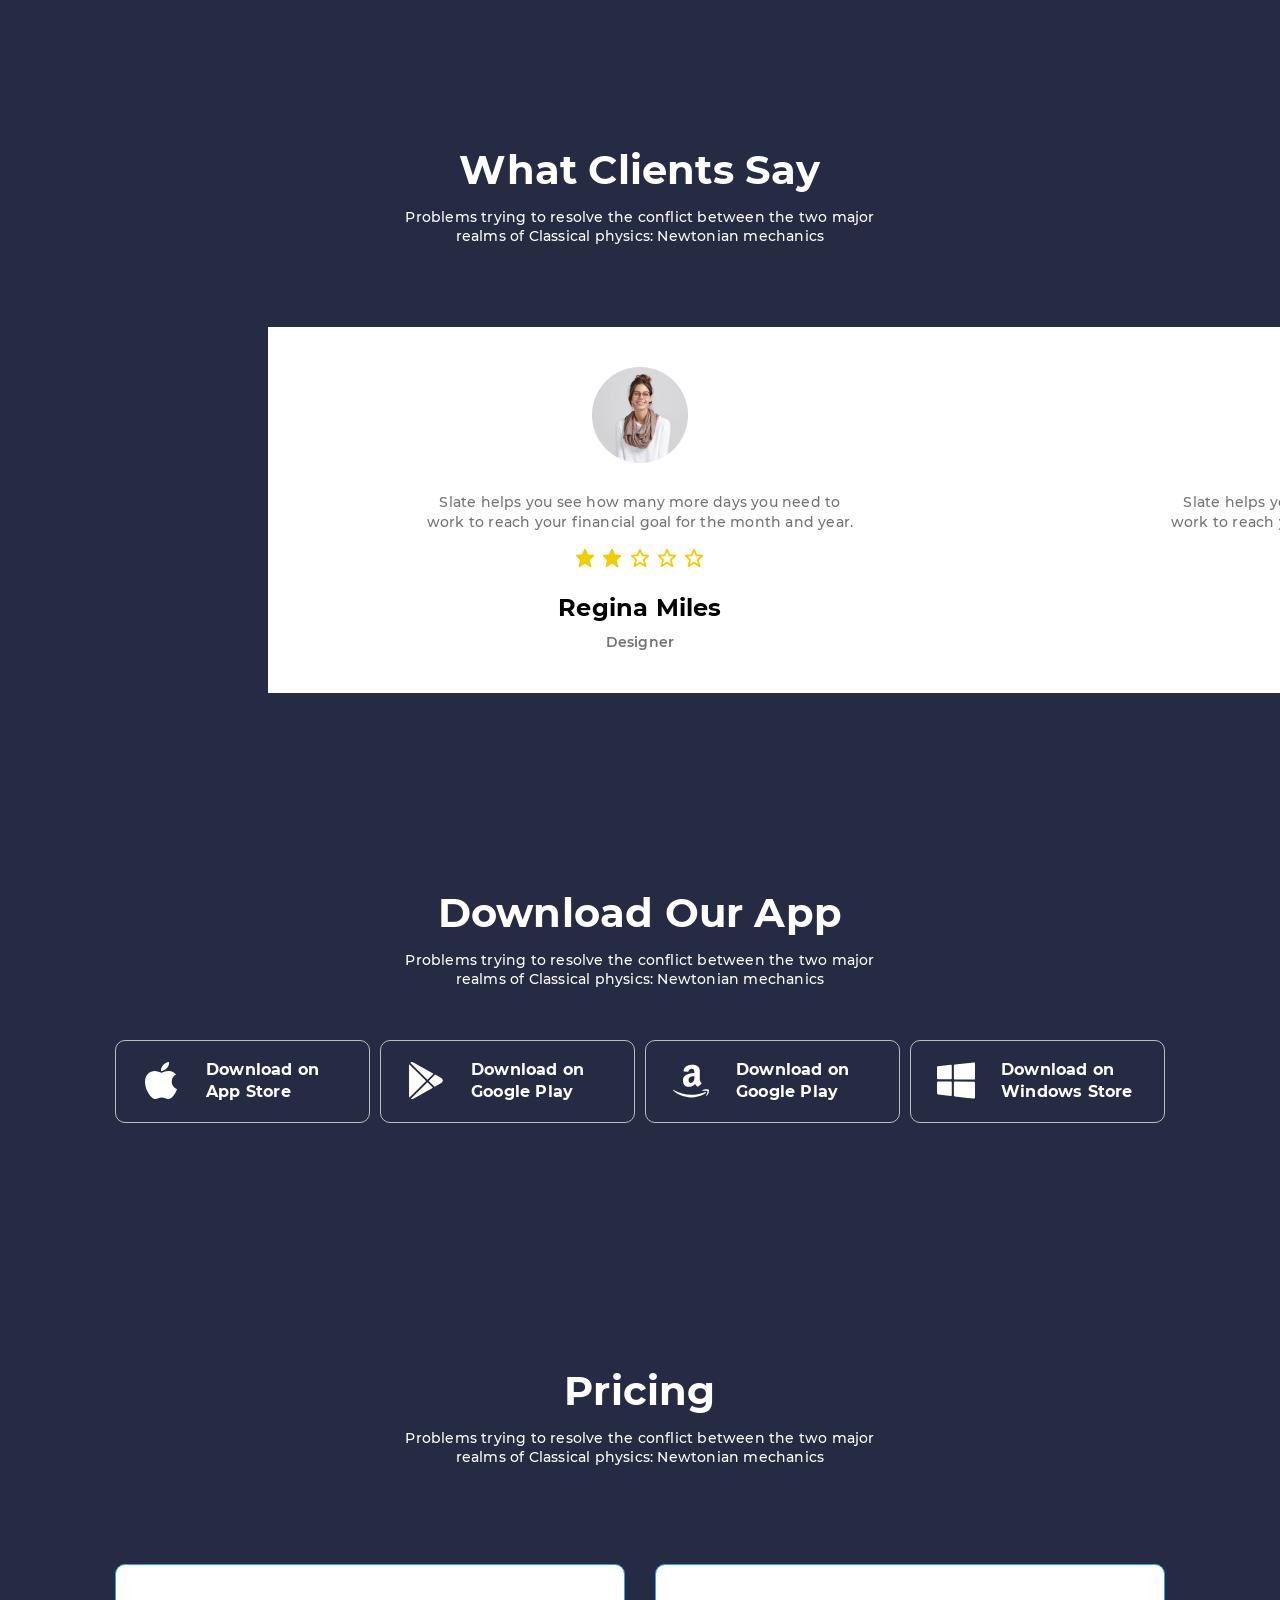
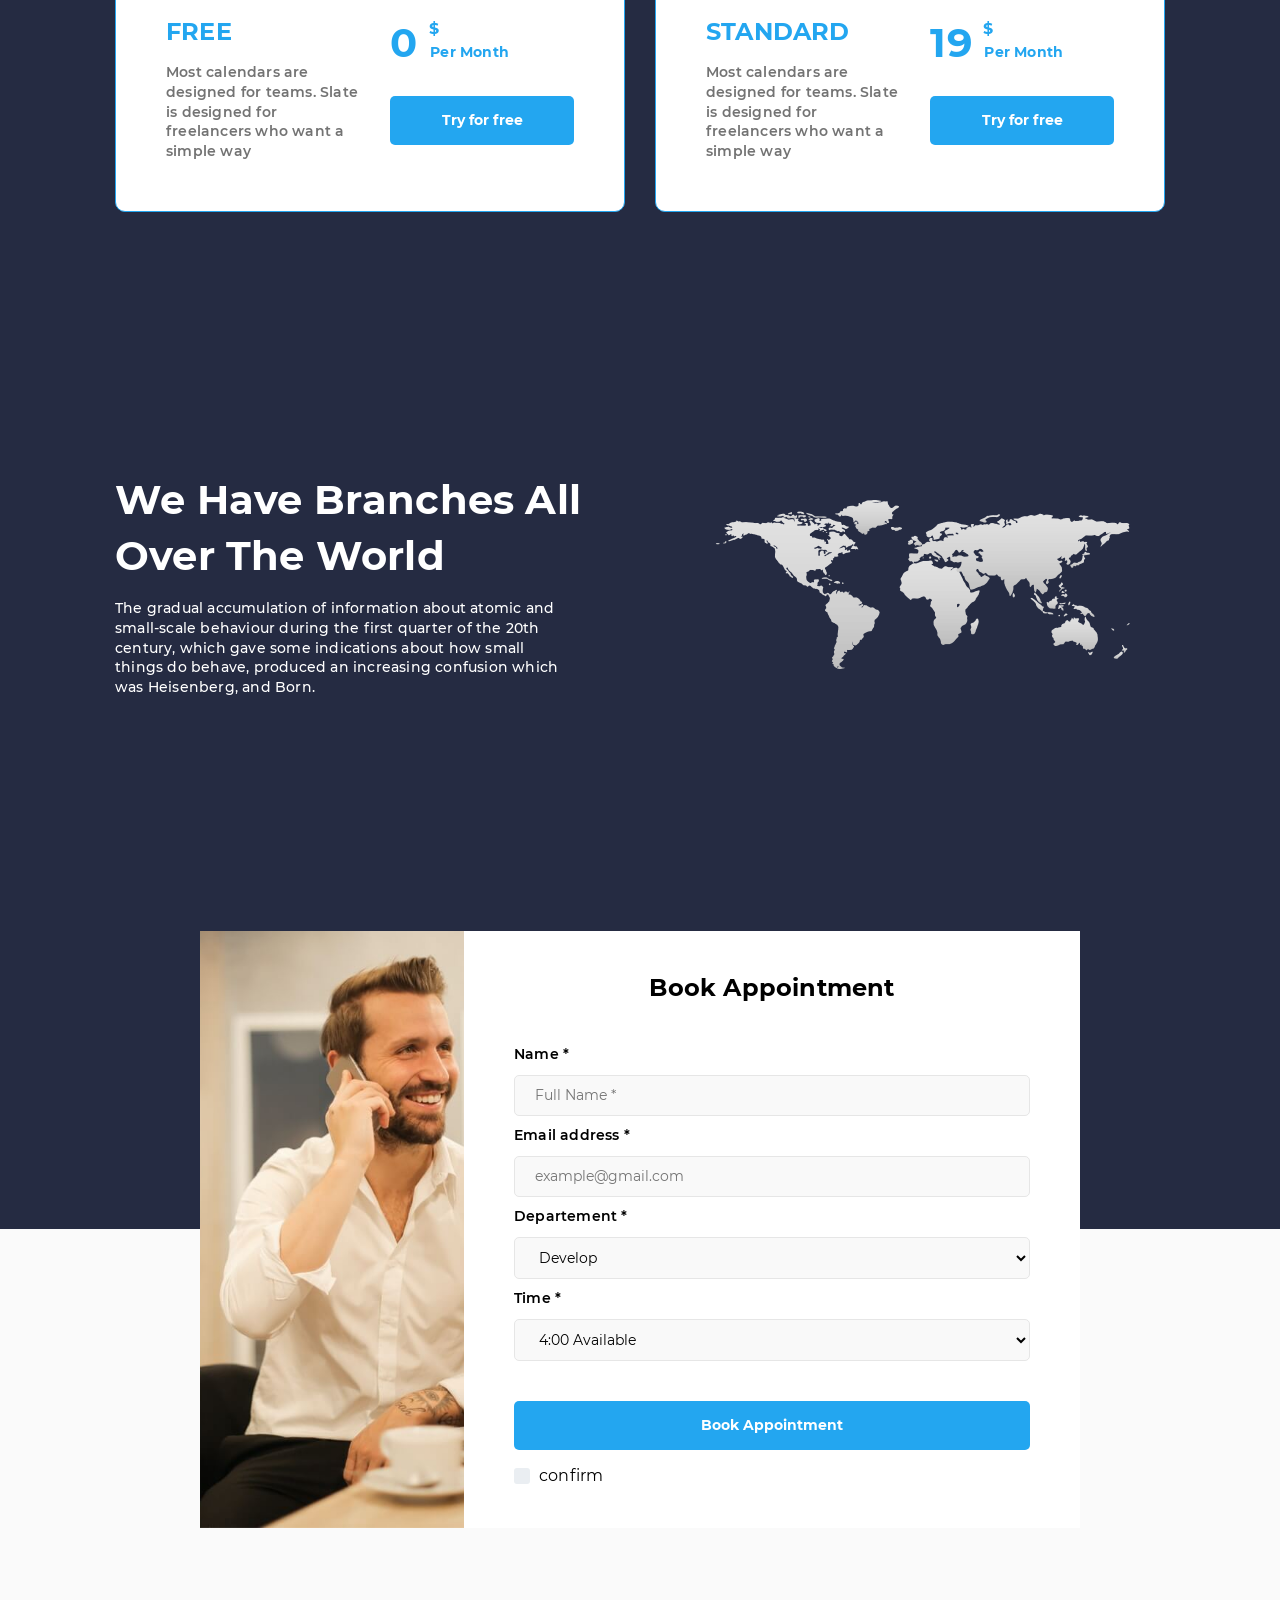
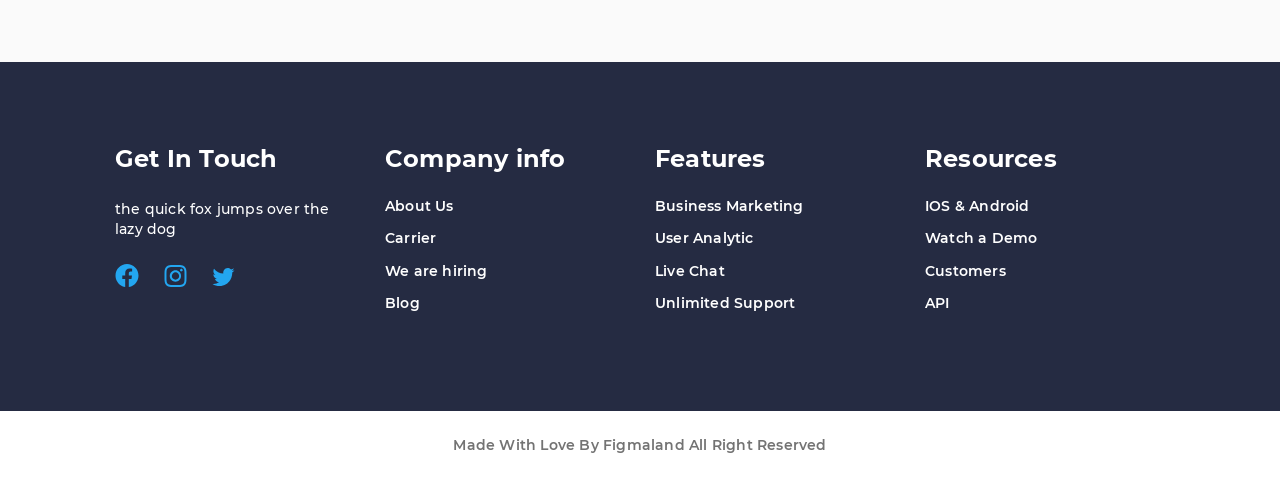
==== commit 08dfe02f: "fix git accept" ====
--- a/index.html
+++ b/index.html
@@ -295,11 +295,7 @@
               </div>
               <div class="contacts__input form-el">
                 <p class="form-el__title">Email address *</p>
-<<<<<<< HEAD
-                <input type="text" name="email" class="form-el__input" placeholder="example@gmail.com">
-=======
                 <input type="email" name="email" class="form-el__input" placeholder="example@gmail.com">
->>>>>>> pre last commit
               </div>
               <div class="contacts__input form-el">
                 <p class="form-el__title">Departement *</p>
